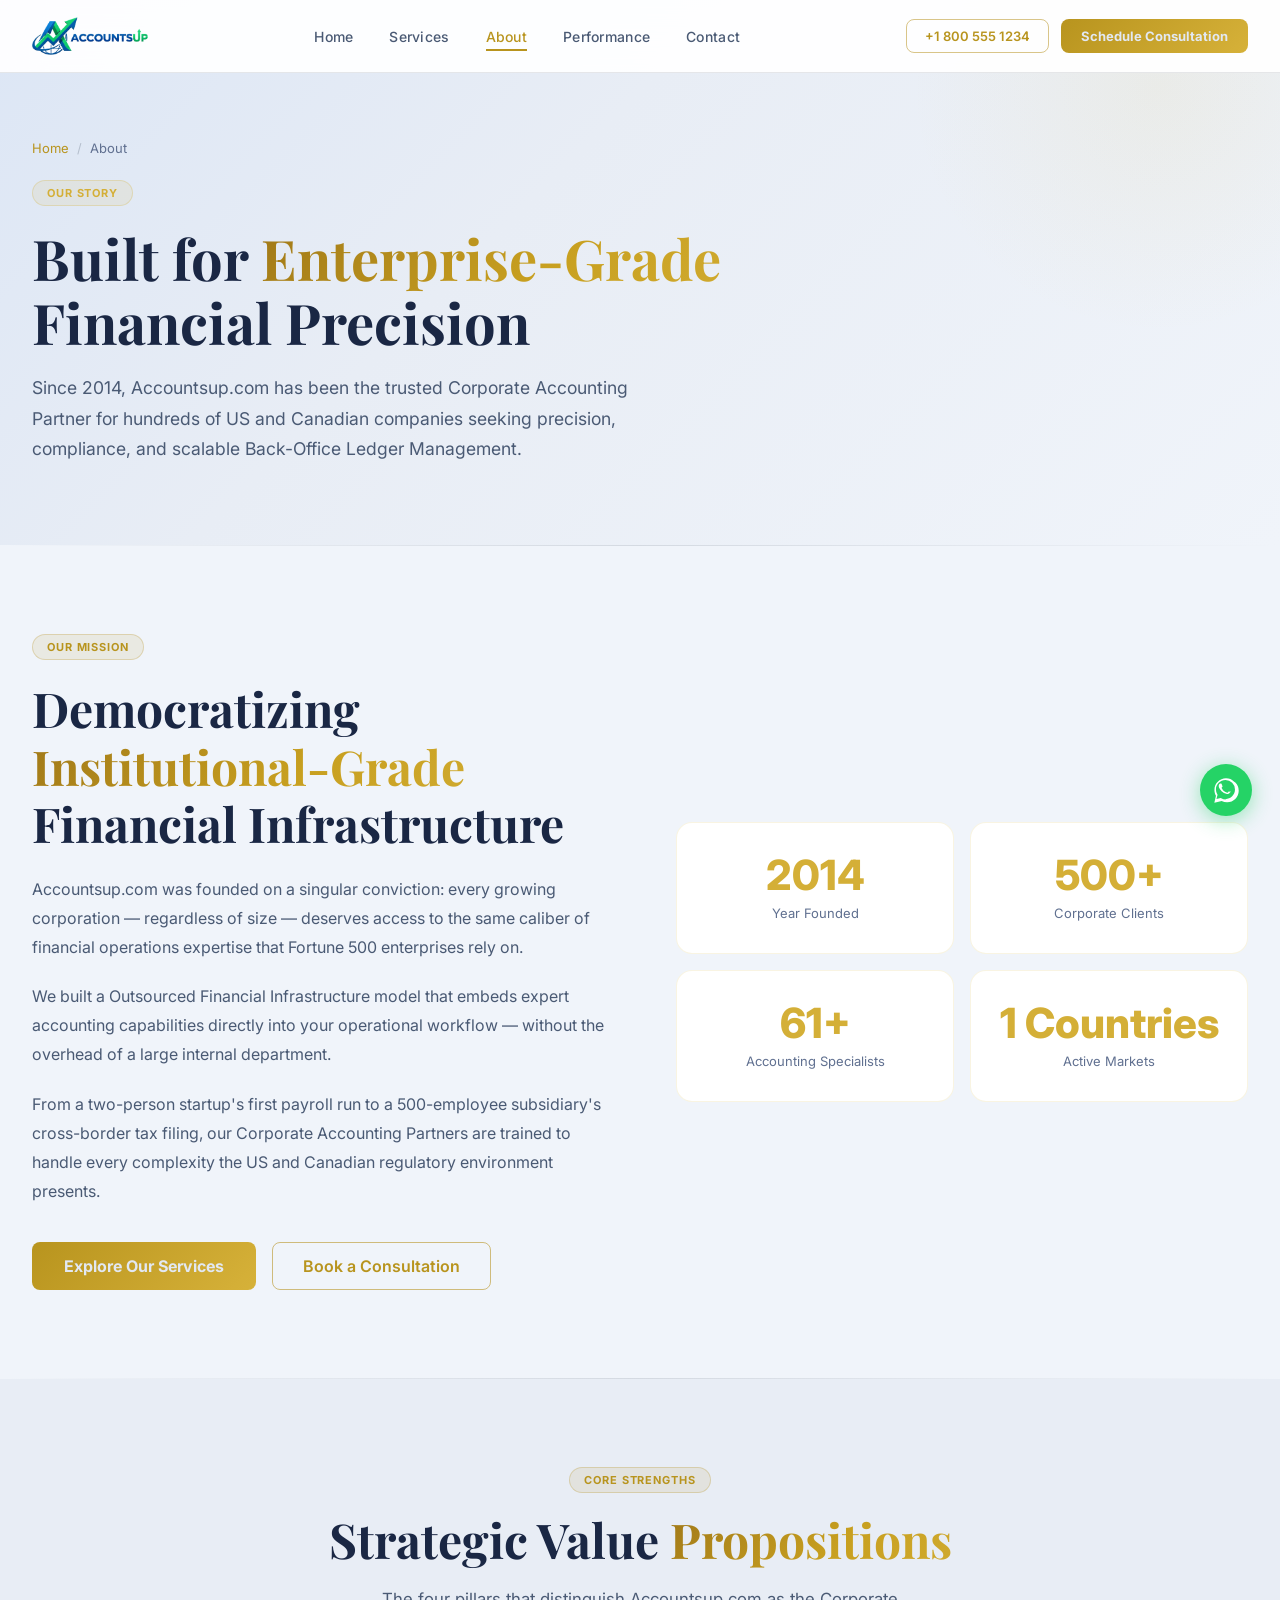
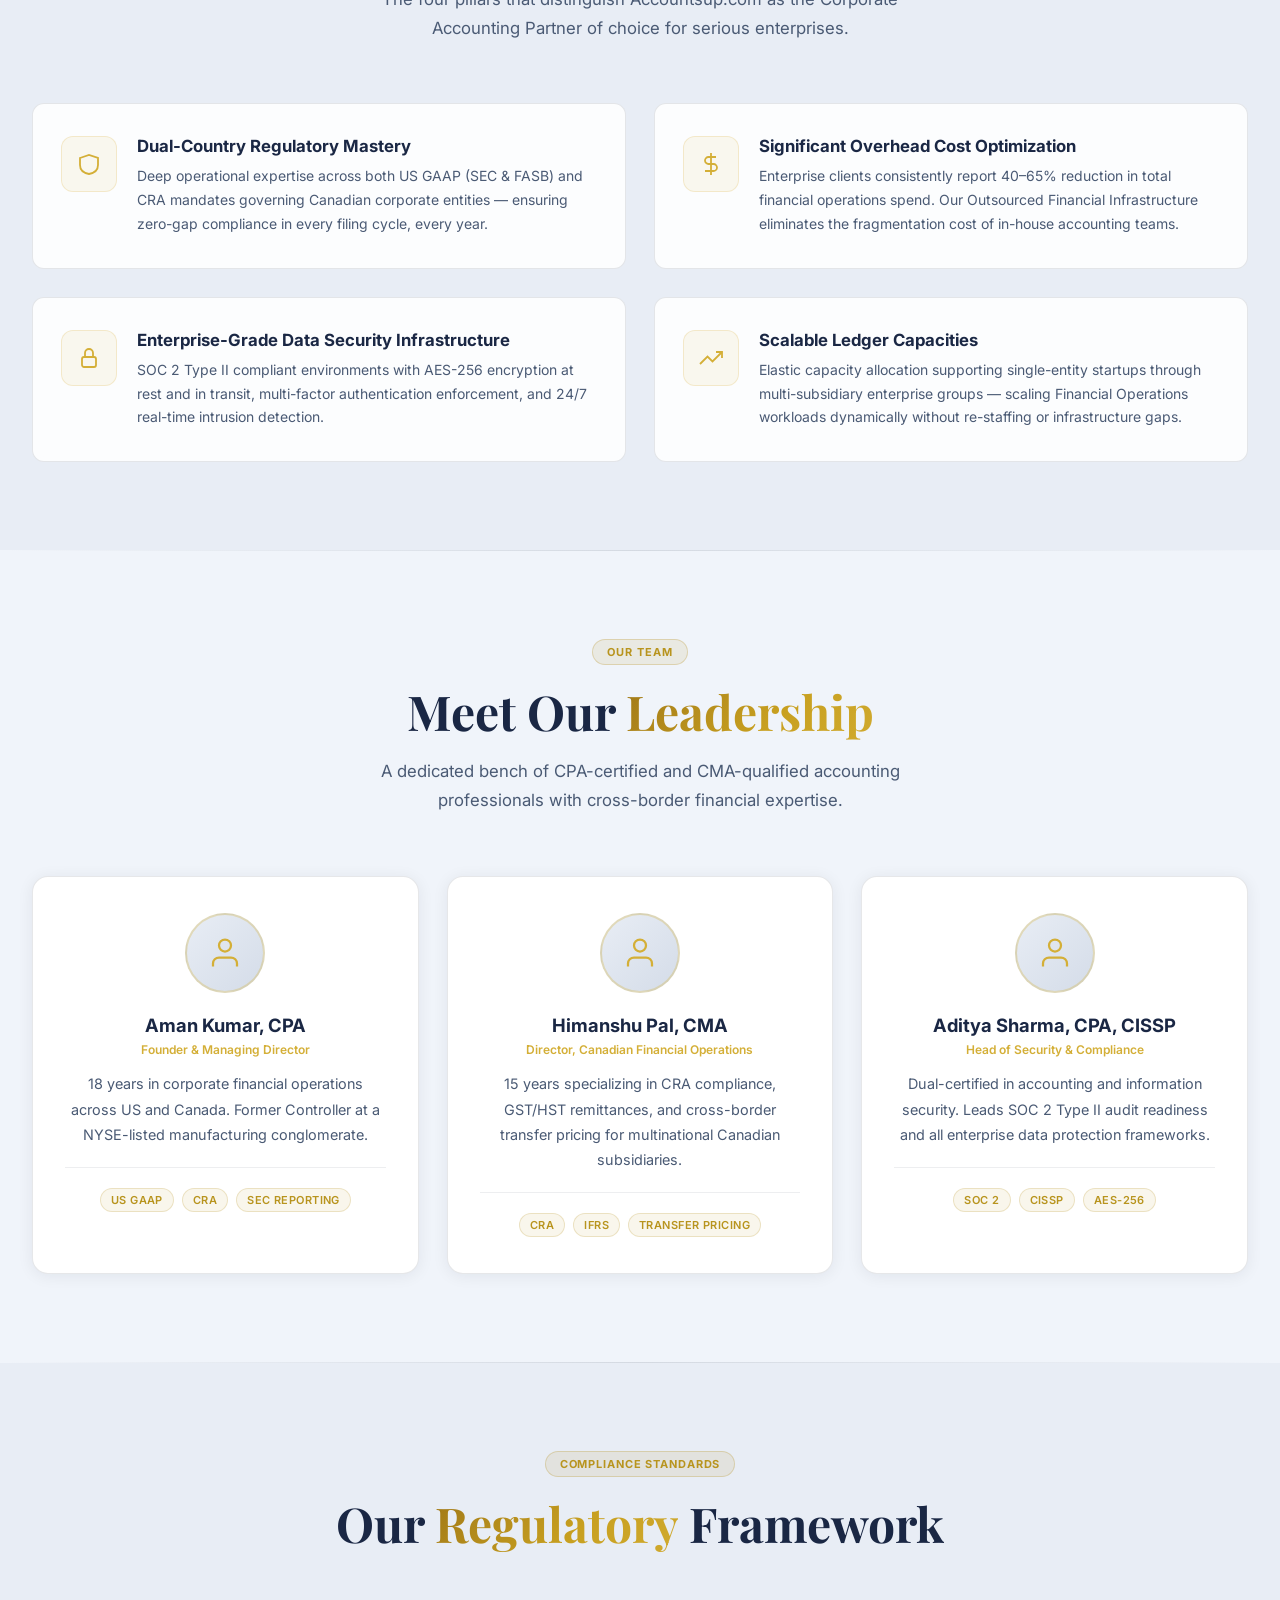
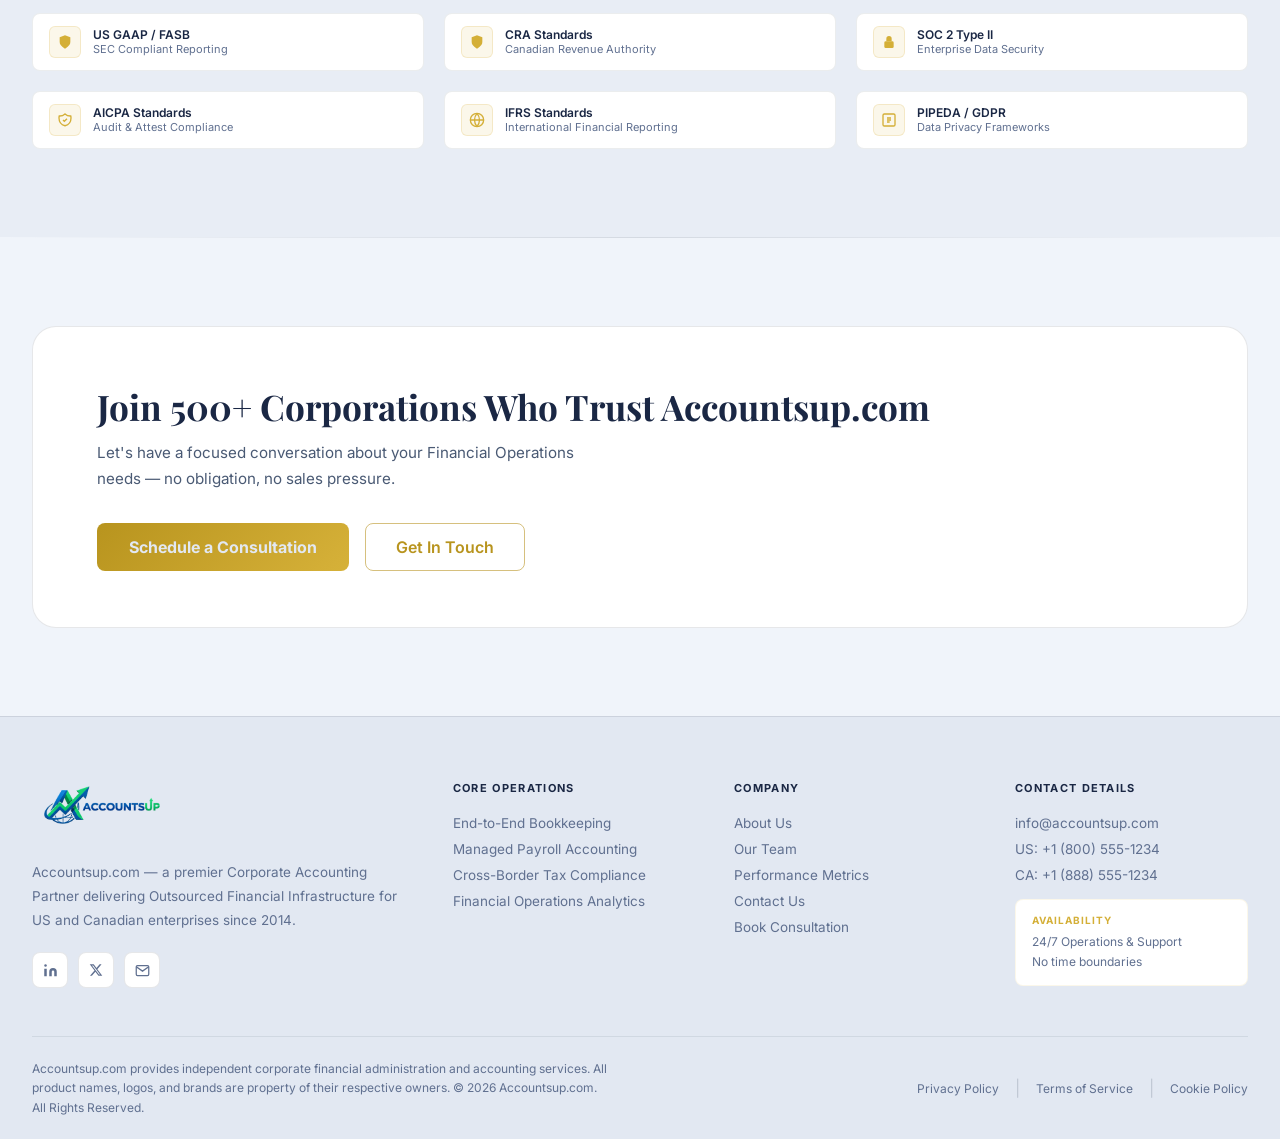
==== about.html @ 9b6dbac3 "Update terminology, WhatsApp icon, hide theme toggle, extract and crop transparent logo" ====
﻿<!DOCTYPE html>
<html lang="en">
<head>
<meta charset="UTF-8">
<meta name="viewport" content="width=device-width, initial-scale=1.0">
<meta name="description" content="About Accountsup.com — Our story, mission, and the Corporate Accounting Partner team delivering Outsourced Financial Infrastructure across US and Canada.">
<title>About Us | Accountsup.com</title>
<link rel="stylesheet" href="css/global.css?v=2?v=2">
</head>
<body class="page-fade-in">

<header id="main-nav">
  <div class="nav-inner">
    <a href="index.html" class="nav-logo">LOGO AREA</a>
    <nav class="nav-links" aria-label="Primary navigation">
      <a href="index.html" class="nav-link" id="nav-home">Home</a>
      <a href="services.html" class="nav-link" id="nav-services">Services</a>
      <a href="about.html" class="nav-link" id="nav-about">About</a>
      <a href="performance.html" class="nav-link" id="nav-performance">Performance</a>
      <a href="contact.html" class="nav-link" id="nav-contact">Contact</a>
    </nav>
    <div class="nav-actions">
      <a href="tel:+18005551234" class="btn-outline-sm">+1 800 555 1234</a>
      <a href="consultation.html" class="btn-gold-sm" id="nav-consultation">Schedule Consultation</a>
    </div>
    <button class="hamburger" id="hamburger-btn" aria-label="Toggle menu"><span></span><span></span><span></span></button>
  </div>
</header>
<div id="mobile-menu">
  <a href="index.html" class="mobile-nav-link" id="mob-nav-home">Home</a>
  <a href="services.html" class="mobile-nav-link" id="mob-nav-services">Services</a>
  <a href="about.html" class="mobile-nav-link" id="mob-nav-about">About</a>
  <a href="performance.html" class="mobile-nav-link" id="mob-nav-performance">Performance</a>
  <a href="contact.html" class="mobile-nav-link" id="mob-nav-contact">Contact</a>
  <a href="consultation.html" class="mobile-cta" id="mob-nav-consultation">Schedule Consultation</a>
</div>

<main>
  <div class="page-hero">
    <div class="page-hero-inner">
      <div class="breadcrumb"><a href="index.html">Home</a><span class="breadcrumb-sep">/</span><span>About</span></div>
      <div class="page-hero-chip">Our Story</div>
      <h1>Built for <span class="gold-gradient-text">Enterprise-Grade</span><br>Financial Precision</h1>
      <p>Since 2014, Accountsup.com has been the trusted Corporate Accounting Partner for hundreds of US and Canadian companies seeking precision, compliance, and scalable Back-Office Ledger Management.</p>
    </div>
  </div>

  <div class="section-divider"></div>

  <section class="section">
    <div class="section-inner">
      <div style="display:grid;grid-template-columns:1fr 1fr;gap:72px;align-items:center;">
        <div class="reveal">
          <div class="section-chip" style="margin-bottom:20px;">Our Mission</div>
          <h2 class="section-title" style="text-align:left;margin-bottom:22px;">Democratizing <span class="gold-gradient-text">Institutional-Grade</span> Financial Infrastructure</h2>
          <p style="color:var(--slate-mid);line-height:1.82;margin-bottom:20px;">Accountsup.com was founded on a singular conviction: every growing corporation — regardless of size — deserves access to the same caliber of financial operations expertise that Fortune 500 enterprises rely on.</p>
          <p style="color:var(--slate-mid);line-height:1.82;margin-bottom:20px;">We built a Outsourced Financial Infrastructure model that embeds expert accounting capabilities directly into your operational workflow — without the overhead of a large internal department.</p>
          <p style="color:var(--slate-mid);line-height:1.82;margin-bottom:36px;">From a two-person startup's first payroll run to a 500-employee subsidiary's cross-border tax filing, our Corporate Accounting Partners are trained to handle every complexity the US and Canadian regulatory environment presents.</p>
          <div style="display:flex;gap:16px;flex-wrap:wrap;">
            <a href="services.html" class="btn-gold" id="about-services-link">Explore Our Services</a>
            <a href="consultation.html" class="btn-outline" id="about-consult-link">Book a Consultation</a>
          </div>
        </div>
        <div class="reveal reveal-delay-2">
          <div style="display:grid;grid-template-columns:1fr 1fr;gap:16px;">
            <div style="background:var(--navy-800);border:1px solid rgba(212,175,55,0.14);border-radius:16px;padding:32px 24px;text-align:center;">
              <div style="font-size:2.6rem;font-weight:800;color:var(--gold);line-height:1;margin-bottom:8px;" data-count="2014" data-suffix="">0</div>
              <div style="font-size:13px;color:var(--slate-soft);">Year Founded</div>
            </div>
            <div style="background:var(--navy-800);border:1px solid rgba(212,175,55,0.14);border-radius:16px;padding:32px 24px;text-align:center;">
              <div style="font-size:2.6rem;font-weight:800;color:var(--gold);line-height:1;margin-bottom:8px;" data-count="500" data-suffix="+">0+</div>
              <div style="font-size:13px;color:var(--slate-soft);">Corporate Clients</div>
            </div>
            <div style="background:var(--navy-800);border:1px solid rgba(212,175,55,0.14);border-radius:16px;padding:32px 24px;text-align:center;">
              <div style="font-size:2.6rem;font-weight:800;color:var(--gold);line-height:1;margin-bottom:8px;" data-count="85" data-suffix="+">0+</div>
              <div style="font-size:13px;color:var(--slate-soft);">Accounting Specialists</div>
            </div>
            <div style="background:var(--navy-800);border:1px solid rgba(212,175,55,0.14);border-radius:16px;padding:32px 24px;text-align:center;">
              <div style="font-size:2.6rem;font-weight:800;color:var(--gold);line-height:1;margin-bottom:8px;" data-count="2" data-suffix=" Countries">0</div>
              <div style="font-size:13px;color:var(--slate-soft);">Active Markets</div>
            </div>
          </div>
        </div>
      </div>
    </div>
  </section>

  <div class="section-divider"></div>

  <section class="section section-alt">
    <div class="section-inner">
      <div class="section-header reveal">
        <div class="section-chip">Core Strengths</div>
        <h2 class="section-title">Strategic Value <span class="gold-gradient-text">Propositions</span></h2>
        <p class="section-subtitle">The four pillars that distinguish Accountsup.com as the Corporate Accounting Partner of choice for serious enterprises.</p>
      </div>
      <div class="grid-2">
        <div class="value-card reveal" id="about-vp-reg">
          <div class="card-icon" style="flex-shrink:0;"><svg width="24" height="24" viewBox="0 0 24 24" fill="none" stroke="var(--gold)" stroke-width="1.8"><path d="M3 6l9-3 9 3v7c0 4.5-3.5 8-9 9C6.5 21 3 17.5 3 13V6z"/></svg></div>
          <div><h3>Dual-Country Regulatory Mastery</h3><p>Deep operational expertise across both US GAAP (SEC &amp; FASB) and CRA mandates governing Canadian corporate entities — ensuring zero-gap compliance in every filing cycle, every year.</p></div>
        </div>
        <div class="value-card reveal reveal-delay-1" id="about-vp-cost">
          <div class="card-icon" style="flex-shrink:0;"><svg width="24" height="24" viewBox="0 0 24 24" fill="none" stroke="var(--gold)" stroke-width="1.8"><path d="M12 1v22M17 5H9.5a3.5 3.5 0 000 7h5a3.5 3.5 0 010 7H6"/></svg></div>
          <div><h3>Significant Overhead Cost Optimization</h3><p>Enterprise clients consistently report 40–65% reduction in total financial operations spend. Our Outsourced Financial Infrastructure eliminates the fragmentation cost of in-house accounting teams.</p></div>
        </div>
        <div class="value-card reveal reveal-delay-2" id="about-vp-sec">
          <div class="card-icon" style="flex-shrink:0;"><svg width="24" height="24" viewBox="0 0 24 24" fill="none" stroke="var(--gold)" stroke-width="1.8"><rect x="5" y="11" width="14" height="10" rx="2"/><path d="M8 11V7a4 4 0 018 0v4"/></svg></div>
          <div><h3>Enterprise-Grade Data Security Infrastructure</h3><p>SOC 2 Type II compliant environments with AES-256 encryption at rest and in transit, multi-factor authentication enforcement, and 24/7 real-time intrusion detection.</p></div>
        </div>
        <div class="value-card reveal reveal-delay-3" id="about-vp-scale">
          <div class="card-icon" style="flex-shrink:0;"><svg width="24" height="24" viewBox="0 0 24 24" fill="none" stroke="var(--gold)" stroke-width="1.8"><polyline points="23 6 13.5 15.5 8.5 10.5 1 18"/><polyline points="17 6 23 6 23 12"/></svg></div>
          <div><h3>Scalable Ledger Capacities</h3><p>Elastic capacity allocation supporting single-entity startups through multi-subsidiary enterprise groups — scaling Financial Operations workloads dynamically without re-staffing or infrastructure gaps.</p></div>
        </div>
      </div>
    </div>
  </section>

  <div class="section-divider"></div>

  <section class="section" id="team">
    <div class="section-inner">
      <div class="section-header reveal">
        <div class="section-chip">Our Team</div>
        <h2 class="section-title">Meet Our <span class="gold-gradient-text">Leadership</span></h2>
        <p class="section-subtitle">A dedicated bench of CPA-certified and CMA-qualified accounting professionals with cross-border financial expertise.</p>
      </div>
      <div class="grid-3">
        <div class="card reveal" id="team-card-1" style="text-align:center;">
          <div style="width:80px;height:80px;border-radius:50%;background:linear-gradient(135deg,var(--navy-700),var(--navy-600));border:2px solid rgba(212,175,55,0.3);margin:0 auto 20px;display:flex;align-items:center;justify-content:center;">
            <svg width="36" height="36" viewBox="0 0 24 24" fill="none" stroke="var(--gold)" stroke-width="1.5"><path d="M20 21v-2a4 4 0 00-4-4H8a4 4 0 00-4 4v2"/><circle cx="12" cy="7" r="4"/></svg>
          </div>
          <h3 class="card-title" style="margin-bottom:4px;">Aman Kumar, CPA</h3>
          <div style="font-size:12px;color:var(--gold);font-weight:600;margin-bottom:14px;">Founder &amp; Managing Director</div>
          <p class="card-text">18 years in corporate financial operations across US and Canada. Former Controller at a NYSE-listed manufacturing conglomerate.</p>
          <div class="card-footer" style="justify-content:center;">
            <span class="tech-badge">US GAAP</span><span class="tech-badge">CRA</span><span class="tech-badge">SEC Reporting</span>
          </div>
        </div>
        <div class="card reveal reveal-delay-1" id="team-card-2" style="text-align:center;">
          <div style="width:80px;height:80px;border-radius:50%;background:linear-gradient(135deg,var(--navy-700),var(--navy-600));border:2px solid rgba(212,175,55,0.3);margin:0 auto 20px;display:flex;align-items:center;justify-content:center;">
            <svg width="36" height="36" viewBox="0 0 24 24" fill="none" stroke="var(--gold)" stroke-width="1.5"><path d="M20 21v-2a4 4 0 00-4-4H8a4 4 0 00-4 4v2"/><circle cx="12" cy="7" r="4"/></svg>
          </div>
          <h3 class="card-title" style="margin-bottom:4px;">Himanshu Pal, CMA</h3>
          <div style="font-size:12px;color:var(--gold);font-weight:600;margin-bottom:14px;">Director, Canadian Financial Operations</div>
          <p class="card-text">15 years specializing in CRA compliance, GST/HST remittances, and cross-border transfer pricing for multinational Canadian subsidiaries.</p>
          <div class="card-footer" style="justify-content:center;">
            <span class="tech-badge">CRA</span><span class="tech-badge">IFRS</span><span class="tech-badge">Transfer Pricing</span>
          </div>
        </div>
        <div class="card reveal reveal-delay-2" id="team-card-3" style="text-align:center;">
          <div style="width:80px;height:80px;border-radius:50%;background:linear-gradient(135deg,var(--navy-700),var(--navy-600));border:2px solid rgba(212,175,55,0.3);margin:0 auto 20px;display:flex;align-items:center;justify-content:center;">
            <svg width="36" height="36" viewBox="0 0 24 24" fill="none" stroke="var(--gold)" stroke-width="1.5"><path d="M20 21v-2a4 4 0 00-4-4H8a4 4 0 00-4 4v2"/><circle cx="12" cy="7" r="4"/></svg>
          </div>
          <h3 class="card-title" style="margin-bottom:4px;">Aditya Sharma, CPA, CISSP</h3>
          <div style="font-size:12px;color:var(--gold);font-weight:600;margin-bottom:14px;">Head of Security &amp; Compliance</div>
          <p class="card-text">Dual-certified in accounting and information security. Leads SOC 2 Type II audit readiness and all enterprise data protection frameworks.</p>
          <div class="card-footer" style="justify-content:center;">
            <span class="tech-badge">SOC 2</span><span class="tech-badge">CISSP</span><span class="tech-badge">AES-256</span>
          </div>
        </div>
      </div>
    </div>
  </section>

  <div class="section-divider"></div>

  <section class="section section-alt">
    <div class="section-inner">
      <div class="section-header reveal">
        <div class="section-chip">Compliance Standards</div>
        <h2 class="section-title">Our <span class="gold-gradient-text">Regulatory</span> Framework</h2>
      </div>
      <div style="display:grid;grid-template-columns:repeat(3,1fr);gap:20px;" class="reveal" id="compliance-grid">
        <div class="compliance-badge"><div class="compliance-badge-icon"><svg width="16" height="16" viewBox="0 0 24 24" fill="var(--gold)"><path d="M12 22s8-4 8-10V5l-8-3-8 3v7c0 6 8 10 8 10z"/></svg></div><div><div class="compliance-badge-title">US GAAP / FASB</div><div class="compliance-badge-sub">SEC Compliant Reporting</div></div></div>
        <div class="compliance-badge"><div class="compliance-badge-icon"><svg width="16" height="16" viewBox="0 0 24 24" fill="var(--gold)"><path d="M12 22s8-4 8-10V5l-8-3-8 3v7c0 6 8 10 8 10z"/></svg></div><div><div class="compliance-badge-title">CRA Standards</div><div class="compliance-badge-sub">Canadian Revenue Authority</div></div></div>
        <div class="compliance-badge"><div class="compliance-badge-icon"><svg width="16" height="16" viewBox="0 0 24 24" fill="var(--gold)"><rect x="5" y="11" width="14" height="10" rx="2"/><path d="M8 11V7a4 4 0 018 0v4"/></svg></div><div><div class="compliance-badge-title">SOC 2 Type II</div><div class="compliance-badge-sub">Enterprise Data Security</div></div></div>
        <div class="compliance-badge"><div class="compliance-badge-icon"><svg width="16" height="16" viewBox="0 0 24 24" fill="none" stroke="var(--gold)" stroke-width="2"><path d="M9 12l2 2 4-4m5.618-4.016A11.955 11.955 0 0112 2.944a11.955 11.955 0 01-8.618 3.04A12.02 12.02 0 003 9c0 5.591 3.824 10.29 9 11.622 5.176-1.332 9-6.03 9-11.622 0-1.042-.133-2.052-.382-3.016z"/></svg></div><div><div class="compliance-badge-title">AICPA Standards</div><div class="compliance-badge-sub">Audit &amp; Attest Compliance</div></div></div>
        <div class="compliance-badge"><div class="compliance-badge-icon"><svg width="16" height="16" viewBox="0 0 24 24" fill="none" stroke="var(--gold)" stroke-width="2"><circle cx="12" cy="12" r="10"/><path d="M2 12h20M12 2a15.3 15.3 0 010 20M12 2a15.3 15.3 0 000 20"/></svg></div><div><div class="compliance-badge-title">IFRS Standards</div><div class="compliance-badge-sub">International Financial Reporting</div></div></div>
        <div class="compliance-badge"><div class="compliance-badge-icon"><svg width="16" height="16" viewBox="0 0 24 24" fill="none" stroke="var(--gold)" stroke-width="2"><rect x="3" y="3" width="18" height="18" rx="2"/><path d="M9 9h6M9 12h6M9 15h4"/></svg></div><div><div class="compliance-badge-title">PIPEDA / GDPR</div><div class="compliance-badge-sub">Data Privacy Frameworks</div></div></div>
      </div>
    </div>
  </section>

  <div class="section-divider"></div>

  <section class="section">
    <div class="section-inner">
      <div class="cta-banner reveal">
        <div><h2>Join 500+ Corporations Who Trust Accountsup.com</h2><p>Let's have a focused conversation about your Financial Operations needs — no obligation, no sales pressure.</p></div>
        <div class="cta-actions">
          <a href="consultation.html" class="btn-gold" id="about-cta-consult">Schedule a Consultation</a>
          <a href="contact.html" class="btn-outline" id="about-cta-contact">Get In Touch</a>
        </div>
      </div>
    </div>
  </section>
</main>

<footer id="main-footer">
  <div class="footer-inner">
    <div class="footer-grid">
      <div><div class="nav-logo" style="margin-bottom:16px;width:140px;height:48px;">LOGO AREA</div><p class="footer-brand-desc">Accountsup.com — a premier Corporate Accounting Partner delivering Outsourced Financial Infrastructure for US and Canadian enterprises since 2014.</p><div class="footer-socials"><a href="#" class="footer-social" aria-label="LinkedIn"><svg width="15" height="15" viewBox="0 0 24 24" fill="currentColor"><path d="M16 8a6 6 0 016 6v7h-4v-7a2 2 0 00-4 0v7h-4v-7a6 6 0 016-6zM2 9h4v12H2z"/><circle cx="4" cy="4" r="2"/></svg></a><a href="#" class="footer-social" aria-label="Twitter"><svg width="14" height="14" viewBox="0 0 24 24" fill="currentColor"><path d="M18.244 2.25h3.308l-7.227 8.26 8.502 11.24H16.17l-5.214-6.817L4.99 21.75H1.68l7.73-8.835L1.254 2.25H8.08l4.713 6.231zm-1.161 17.52h1.833L7.084 4.126H5.117z"/></svg></a><a href="mailto:info@accountsup.com" class="footer-social" aria-label="Email"><svg width="15" height="15" viewBox="0 0 24 24" fill="none" stroke="currentColor" stroke-width="2"><path d="M4 4h16c1.1 0 2 .9 2 2v12c0 1.1-.9 2-2 2H4c-1.1 0-2-.9-2-2V6c0-1.1.9-2 2-2z"/><polyline points="22,6 12,13 2,6"/></svg></a></div></div>
      <div><div class="footer-col-title">Core Operations</div><a href="services.html#bookkeeping" class="footer-link">End-to-End Bookkeeping</a><a href="services.html#payroll" class="footer-link">Managed Payroll Accounting</a><a href="services.html#tax" class="footer-link">Cross-Border Tax Compliance</a><a href="performance.html" class="footer-link">Financial Operations Analytics</a></div>
      <div><div class="footer-col-title">Company</div><a href="about.html" class="footer-link">About Us</a><a href="about.html#team" class="footer-link">Our Team</a><a href="performance.html" class="footer-link">Performance Metrics</a><a href="contact.html" class="footer-link">Contact Us</a><a href="consultation.html" class="footer-link">Book Consultation</a></div>
      <div><div class="footer-col-title">Contact Details</div><a href="mailto:info@accountsup.com" class="footer-link">info@accountsup.com</a><a href="tel:+18005551234" class="footer-link">US: +1 (800) 555-1234</a><a href="tel:+18885551234" class="footer-link">CA: +1 (888) 555-1234</a><div style="margin-top:16px;background:var(--navy-800);border:1px solid rgba(212,175,55,0.1);border-radius:8px;padding:14px 16px;"><div style="font-size:10px;font-weight:700;color:var(--gold);letter-spacing:.1em;text-transform:uppercase;margin-bottom:6px;">Availability</div><div style="font-size:12px;color:var(--slate-soft);line-height:1.6;">24/7 Operations & Support<br>No time boundaries</div></div></div>
    </div>
    <div class="footer-bottom"><p class="footer-legal">Accountsup.com provides independent corporate financial administration and accounting services. All product names, logos, and brands are property of their respective owners. © 2026 Accountsup.com. All Rights Reserved.</p><div class="footer-policy-links"><a href="#">Privacy Policy</a><span>|</span><a href="#">Terms of Service</a><span>|</span><a href="#">Cookie Policy</a></div></div>
  </div>
</footer>
<button id="back-to-top" aria-label="Back to top"><svg width="20" height="20" viewBox="0 0 24 24" fill="none" stroke="#040d1a" stroke-width="2.8"><path d="M18 15l-6-6-6 6"/></svg></button>
<style>@media(max-width:900px){[style*="grid-template-columns:1fr 1fr"]{grid-template-columns:1fr!important}[style*="grid-template-columns:repeat(3,1fr)"]{grid-template-columns:1fr 1fr!important}}</style>
<script src="js/nav.js?v=2?v=2"></script>
</body>
</html>
---- css/global.css ----
@import url('https://fonts.googleapis.com/css2?family=Inter:wght@300;400;500;600;700;800;900&family=Playfair+Display:wght@600;700;800&display=swap');

:root {
  --teal: #20c997;
  --navy-950: #040d1a;
  --navy-900: #0A192F;
  --navy-800: #0d2244;
  --navy-700: #112b57;
  --navy-600: #163769;
  --gold: #D4AF37;
  --gold-light: #e8c84a;
  --gold-dark: #b8941e;
  --gold-pale: #f5e9b0;
  --slate-soft: #8892a4;
  --slate-mid: #a8b2c4;
  --slate-light: #cdd5e0;
  --white: #ffffff;
  --green-400: #4ade80;
  --font-sans: 'Inter', system-ui, sans-serif;
  --font-display: 'Playfair Display', Georgia, serif;
  --transition-base: all 0.3s cubic-bezier(0.25, 0.46, 0.45, 0.94);
  --shadow-card: 0 4px 24px rgba(0,0,0,0.18), 0 1px 4px rgba(0,0,0,0.12);
  --shadow-card-hover: 0 12px 40px rgba(0,0,0,0.32), 0 4px 12px rgba(0,0,0,0.18);
  --shadow-gold: 0 0 32px rgba(212,175,55,0.2);
  --radius-sm: 8px;
  --radius-md: 12px;
  --radius-lg: 16px;
  --radius-xl: 24px;
}

*, *::before, *::after { box-sizing: border-box; margin: 0; padding: 0; }
html { scroll-behavior: smooth; font-size: 16px; }
body {
  font-family: var(--font-sans);
  background: var(--navy-900);
  color: var(--slate-light);
  overflow-x: hidden;
  -webkit-font-smoothing: antialiased;
  -moz-osx-font-smoothing: grayscale;
}
a { text-decoration: none; color: inherit; }
img { max-width: 100%; display: block; }
ul { list-style: none; }
button { cursor: pointer; border: none; background: none; font-family: inherit; }
input, textarea, select { font-family: inherit; }

.page-fade-in { animation: pageFadeIn 0.5s ease both; }
@keyframes pageFadeIn { from { opacity: 0; transform: translateY(12px); } to { opacity: 1; transform: translateY(0); } }

/* ===== NAVIGATION ===== */
#main-nav {
  position: fixed;
  top: 0; left: 0; right: 0;
  z-index: 1000;
  background: rgba(4, 13, 26, 0.88);
  backdrop-filter: blur(20px);
  -webkit-backdrop-filter: blur(20px);
  border-bottom: 1px solid rgba(212, 175, 55, 0.15);
  transition: var(--transition-base), padding 0.3s ease;
}
#main-nav.scrolled {
  background: rgba(4, 13, 26, 0.97);
  box-shadow: 0 4px 32px rgba(4, 13, 26, 0.9);
}
.nav-inner {
  max-width: 1280px;
  margin: 0 auto;
  padding: 0 32px;
  height: 72px;
  display: flex;
  align-items: center;
  justify-content: space-between;
  gap: 24px;
}
.nav-logo {
  display: flex;
  align-items: center;
  justify-content: flex-start;
  width: 180px;
  height: 48px;
  border: none;
  flex-shrink: 0;
  transition: var(--transition-base);
  text-decoration: none;
}
.nav-logo:hover {
  opacity: 0.85;
}
.nav-logo-badge {
  background: transparent !important;
  padding: 0 !important;
  border-radius: 0 !important;
  display: inline-flex;
  align-items: center;
  justify-content: center;
  height: 48px;
  width: auto;
  box-shadow: none !important;
  transition: var(--transition-base);
}
.nav-logo-badge:hover {
  transform: translateY(-1px);
  box-shadow: none !important;
  opacity: 1 !important;
}
.logo-img {
  height: 38px !important;
  width: auto;
  object-fit: contain;
  transition: var(--transition-base);
}
body:not(.light-theme) .logo-img {
  filter: drop-shadow(0 0 1.5px rgba(255, 255, 255, 0.85)) drop-shadow(0 0 4px rgba(255, 255, 255, 0.3));
}
body.light-theme .logo-img {
  filter: none !important;
}
.nav-links {
  display: flex;
  align-items: center;
  gap: 36px;
}
.nav-link {
  color: var(--slate-mid);
  font-size: 14px;
  font-weight: 500;
  letter-spacing: 0.02em;
  position: relative;
  transition: color 0.2s ease;
  padding: 4px 0;
}
.nav-link::after {
  content: '';
  position: absolute;
  bottom: -2px; left: 0;
  width: 0; height: 1.5px;
  background: var(--gold);
  transition: width 0.3s ease;
}
.nav-link:hover { color: var(--gold); }
.nav-link:hover::after { width: 100%; }
.nav-link.active { color: var(--gold); }
.nav-link.active::after { width: 100%; }

.nav-actions { display: flex; align-items: center; gap: 12px; }
.btn-outline-sm {
  border: 1.5px solid rgba(212, 175, 55, 0.5);
  color: var(--gold);
  padding: 8px 18px;
  border-radius: var(--radius-sm);
  font-size: 13px;
  font-weight: 600;
  transition: var(--transition-base);
  white-space: nowrap;
}

/* Secondary outline button using teal for hover */
.btn-outline-teal {
  border: 1.5px solid var(--teal);
  color: var(--teal);
}
.btn-outline-teal:hover {
  background: rgba(32, 201, 151, 0.1);
  border-color: var(--teal);
  box-shadow: 0 0 20px rgba(32, 201, 151, 0.18);
}
.btn-outline-sm:hover {
  background: rgba(212, 175, 55, 0.1);
  border-color: var(--gold);
  box-shadow: 0 0 20px rgba(212, 175, 55, 0.15);
}
.btn-gold-sm {
  background: linear-gradient(135deg, var(--gold-dark), var(--gold), var(--gold-light));
  background-size: 200% auto;
  color: var(--navy-950);
  padding: 9px 20px;
  border-radius: var(--radius-sm);
  font-size: 13px;
  font-weight: 700;
  transition: var(--transition-base);
  white-space: nowrap;
}
.btn-gold-sm:hover {
  background-position: right center;
  box-shadow: 0 6px 24px rgba(212, 175, 55, 0.4);
  transform: translateY(-1px);
}

.hamburger {
  display: none;
  flex-direction: column;
  gap: 5px;
  padding: 6px;
  cursor: pointer;
}
.hamburger span {
  display: block;
  height: 2px;
  background: var(--gold);
  border-radius: 2px;
  transition: var(--transition-base);
}
.hamburger span:nth-child(1) { width: 24px; }
.hamburger span:nth-child(2) { width: 24px; }
.hamburger span:nth-child(3) { width: 16px; }
.hamburger.open span:nth-child(1) { transform: translateY(7px) rotate(45deg); }
.hamburger.open span:nth-child(2) { opacity: 0; transform: scaleX(0); }
.hamburger.open span:nth-child(3) { width: 24px; transform: translateY(-7px) rotate(-45deg); }

#mobile-menu {
  display: none;
  position: fixed;
  top: 72px; left: 0; right: 0;
  background: rgba(4, 13, 26, 0.98);
  backdrop-filter: blur(20px);
  border-bottom: 1px solid rgba(212, 175, 55, 0.15);
  padding: 20px 32px 28px;
  z-index: 999;
  animation: slideDown 0.3s ease;
}
@keyframes slideDown { from { opacity: 0; transform: translateY(-10px); } to { opacity: 1; transform: translateY(0); } }
#mobile-menu.open { display: block; }
.mobile-nav-link {
  display: block;
  color: var(--slate-mid);
  font-size: 15px;
  font-weight: 500;
  padding: 12px 0;
  border-bottom: 1px solid rgba(255,255,255,0.05);
  transition: color 0.2s ease;
}
.mobile-nav-link:hover, .mobile-nav-link.active { color: var(--gold); }
.mobile-cta {
  display: block;
  margin-top: 16px;
  background: linear-gradient(135deg, var(--gold-dark), var(--gold));
  color: var(--navy-950);
  text-align: center;
  padding: 13px;
  border-radius: var(--radius-sm);
  font-weight: 700;
  font-size: 14px;
}

/* ===== PAGE HERO / INNER BANNER ===== */
.page-hero {
  padding: 140px 0 80px;
  background: radial-gradient(ellipse at 60% 40%, #112b57 0%, var(--navy-900) 55%, var(--navy-950) 100%);
  position: relative;
  overflow: hidden;
}
.page-hero::before {
  content: '';
  position: absolute;
  top: -30%; right: -10%;
  width: 500px; height: 500px;
  background: radial-gradient(circle, rgba(212,175,55,0.06) 0%, transparent 70%);
  border-radius: 50%;
  pointer-events: none;
}
.page-hero-inner { max-width: 1280px; margin: 0 auto; padding: 0 32px; }
.page-hero-chip {
  display: inline-flex;
  align-items: center;
  gap: 6px;
  background: rgba(212, 175, 55, 0.1);
  border: 1px solid rgba(212, 175, 55, 0.25);
  border-radius: 20px;
  padding: 5px 14px;
  font-size: 11px;
  font-weight: 700;
  color: var(--gold);
  letter-spacing: 0.08em;
  text-transform: uppercase;
  margin-bottom: 20px;
}
.page-hero h1 {
  font-family: var(--font-display);
  font-size: clamp(2.4rem, 5vw, 3.5rem);
  font-weight: 700;
  color: var(--white);
  line-height: 1.15;
  margin-bottom: 18px;
}
.page-hero p {
  font-size: 1.1rem;
  color: var(--slate-mid);
  line-height: 1.75;
  max-width: 640px;
}
.gold-text { color: var(--gold); }
.gold-gradient-text {
  background: linear-gradient(135deg, var(--gold-dark), var(--gold), var(--gold-light), var(--gold));
  background-size: 200% auto;
  -webkit-background-clip: text;
  -webkit-text-fill-color: transparent;
  background-clip: text;
  animation: shimmer 3s linear infinite;
}
@keyframes shimmer { 0% { background-position: 0% center; } 100% { background-position: 200% center; } }

/* ===== SECTION LAYOUT ===== */
.section { padding: 88px 0; }
.section-alt { background: var(--navy-950); }
.section-inner { max-width: 1280px; margin: 0 auto; padding: 0 32px; }
.section-divider { height: 1px; background: linear-gradient(90deg, transparent, rgba(212,175,55,0.25), transparent); }
.section-header { text-align: center; margin-bottom: 60px; }
.section-chip {
  display: inline-flex;
  align-items: center;
  gap: 6px;
  background: rgba(212, 175, 55, 0.1);
  border: 1px solid rgba(212, 175, 55, 0.25);
  border-radius: 20px;
  padding: 5px 14px;
  font-size: 11px;
  font-weight: 700;
  color: var(--gold);
  letter-spacing: 0.08em;
  text-transform: uppercase;
  margin-bottom: 18px;
}
.section-title {
  font-family: var(--font-display);
  font-size: clamp(2rem, 4vw, 3rem);
  font-weight: 700;
  color: var(--white);
  line-height: 1.2;
  margin-bottom: 16px;
}
.section-subtitle {
  font-size: 1.05rem;
  color: var(--slate-mid);
  max-width: 580px;
  margin: 0 auto;
  line-height: 1.75;
}

/* ===== CARDS ===== */
.grid-3 { display: grid; grid-template-columns: repeat(3, 1fr); gap: 28px; }
.grid-2 { display: grid; grid-template-columns: repeat(2, 1fr); gap: 28px; }
.grid-4 { display: grid; grid-template-columns: repeat(4, 1fr); gap: 24px; }

.card {
  background: linear-gradient(145deg, var(--navy-800) 0%, var(--navy-900) 100%);
  border: 1px solid rgba(212, 175, 55, 0.12);
  border-radius: var(--radius-lg);
  padding: 36px 32px;
  position: relative;
  overflow: hidden;
  transition: var(--transition-base);
}
.card::before {
  content: '';
  position: absolute;
  top: 0; left: 0; right: 0;
  height: 2px;
  background: linear-gradient(90deg, transparent, var(--gold), transparent);
  opacity: 0;
  transition: opacity 0.4s ease;
}
.card:hover { transform: translateY(-6px); box-shadow: var(--shadow-card-hover); border-color: rgba(212, 175, 55, 0.3); }
.card:hover::before { opacity: 1; }

.card-icon {
  width: 56px; height: 56px;
  background: rgba(212, 175, 55, 0.08);
  border: 1px solid rgba(212, 175, 55, 0.2);
  border-radius: var(--radius-md);
  display: flex;
  align-items: center;
  justify-content: center;
  margin-bottom: 24px;
  flex-shrink: 0;
}
.card-label {
  font-size: 11px;
  font-weight: 700;
  color: rgba(212, 175, 55, 0.5);
  letter-spacing: 0.12em;
  text-transform: uppercase;
  margin-bottom: 8px;
}
.card-title {
  font-size: 1.15rem;
  font-weight: 700;
  color: var(--white);
  margin-bottom: 14px;
  line-height: 1.4;
}
.card-text {
  font-size: 0.9rem;
  color: var(--slate-mid);
  line-height: 1.75;
  margin-bottom: 20px;
}
.card-list { margin-bottom: 24px; }
.card-list li {
  display: flex;
  align-items: flex-start;
  gap: 8px;
  font-size: 0.875rem;
  color: var(--slate-light);
  margin-bottom: 8px;
}
.card-list li svg { flex-shrink: 0; margin-top: 2px; }
.card-footer {
  padding-top: 20px;
  border-top: 1px solid rgba(255,255,255,0.06);
  display: flex;
  flex-wrap: wrap;
  gap: 8px;
}

.tech-badge {
  background: rgba(212, 175, 55, 0.07);
  border: 1px solid rgba(212, 175, 55, 0.2);
  color: var(--gold);
  padding: 4px 10px;
  border-radius: 20px;
  font-size: 11px;
  font-weight: 600;
  letter-spacing: 0.04em;
  text-transform: uppercase;
  transition: var(--transition-base);
}
.tech-badge:hover { background: rgba(212, 175, 55, 0.15); }

/* ===== BUTTONS ===== */
.btn-gold {
  display: inline-flex;
  align-items: center;
  justify-content: center;
  gap: 8px;
  background: linear-gradient(135deg, var(--gold-dark), var(--gold), var(--gold-light));
  background-size: 200% auto;
  color: var(--navy-950);
  font-weight: 700;
  font-size: 1rem;
  padding: 14px 32px;
  border-radius: var(--radius-sm);
  transition: var(--transition-base);
  border: none;
  cursor: pointer;
  font-family: inherit;
}
.btn-gold:hover {
  background-position: right center;
  box-shadow: 0 8px 32px rgba(212, 175, 55, 0.42);
  transform: translateY(-2px);
}
.btn-outline {
  display: inline-flex;
  align-items: center;
  justify-content: center;
  gap: 8px;
  border: 1.5px solid rgba(212, 175, 55, 0.55);
  color: var(--gold);
  font-weight: 600;
  font-size: 1rem;
  padding: 13px 30px;
  border-radius: var(--radius-sm);
  transition: var(--transition-base);
  background: transparent;
  cursor: pointer;
  font-family: inherit;
}
.btn-outline:hover {
  background: rgba(212, 175, 55, 0.1);
  border-color: var(--gold);
  box-shadow: 0 0 20px rgba(212, 175, 55, 0.18);
}
.btn-sm { padding: 10px 22px; font-size: 0.875rem; }

/* ===== VALUE CARD ===== */
.value-card {
  background: rgba(13, 34, 68, 0.55);
  border: 1px solid rgba(212, 175, 55, 0.1);
  border-radius: var(--radius-md);
  padding: 32px 28px;
  display: flex;
  align-items: flex-start;
  gap: 20px;
  transition: var(--transition-base);
  backdrop-filter: blur(6px);
}
.value-card:hover {
  background: rgba(13, 34, 68, 0.9);
  border-color: rgba(212, 175, 55, 0.28);
  transform: translateY(-4px);
}
.value-card h3 { font-size: 1.05rem; font-weight: 700; color: var(--white); margin-bottom: 8px; }
.value-card p { font-size: 0.875rem; color: var(--slate-mid); line-height: 1.7; }

/* ===== STAT BAR ===== */
.stats-bar {
  display: flex;
  align-items: center;
  justify-content: center;
  gap: 0;
  flex-wrap: wrap;
  background: var(--navy-800);
  border-top: 1px solid rgba(212, 175, 55, 0.12);
  border-bottom: 1px solid rgba(212, 175, 55, 0.12);
  padding: 36px 32px;
}
.stat-item {
  text-align: center;
  flex: 1;
  min-width: 160px;
  padding: 12px 24px;
}
.stat-item + .stat-item { border-left: 1px solid rgba(255,255,255,0.07); }
.stat-number {
  font-size: 2.5rem;
  font-weight: 800;
  color: var(--gold);
  font-variant-numeric: tabular-nums;
  line-height: 1;
  margin-bottom: 6px;
}
.stat-label { font-size: 0.8rem; color: var(--slate-soft); letter-spacing: 0.05em; text-transform: uppercase; font-weight: 600; }

/* ===== FORMS ===== */
.form-group { margin-bottom: 22px; }
.form-label {
  display: block;
  font-size: 13px;
  font-weight: 600;
  color: var(--slate-light);
  margin-bottom: 8px;
}
.form-label .req { color: var(--gold); margin-left: 2px; }
.form-input, .form-select, .form-textarea {
  width: 100%;
  background: var(--navy-900);
  border: 1.5px solid rgba(255,255,255,0.1);
  border-radius: var(--radius-sm);
  padding: 12px 16px;
  font-size: 14px;
  color: var(--white);
  transition: border-color 0.2s ease, box-shadow 0.2s ease;
  outline: none;
  font-family: inherit;
}
.form-input::placeholder, .form-textarea::placeholder { color: rgba(136,146,164,0.5); }
.form-input:focus, .form-select:focus, .form-textarea:focus {
  border-color: rgba(212, 175, 55, 0.55);
  box-shadow: 0 0 0 3px rgba(212, 175, 55, 0.08);
}
.form-input.error, .form-select.error, .form-textarea.error {
  border-color: rgba(239, 68, 68, 0.7);
  box-shadow: 0 0 0 3px rgba(239, 68, 68, 0.08);
}
.form-select { appearance: none; cursor: pointer; color: var(--slate-mid); }
.form-select option { background: var(--navy-900); color: var(--white); }
.form-textarea { resize: vertical; min-height: 120px; line-height: 1.6; }
.form-error { font-size: 12px; color: #f87171; margin-top: 5px; display: none; }
.form-error.visible { display: block; }
.form-row { display: grid; grid-template-columns: 1fr 1fr; gap: 20px; }
.form-container {
  background: var(--navy-800);
  border: 1px solid rgba(212, 175, 55, 0.14);
  border-radius: var(--radius-xl);
  padding: 48px;
  box-shadow: var(--shadow-card);
}

/* ===== FOOTER ===== */
#main-footer {
  background: var(--navy-950);
  border-top: 1px solid rgba(212, 175, 55, 0.1);
  padding: 64px 0 0;
}
.footer-inner {
  max-width: 1280px;
  margin: 0 auto;
  padding: 0 32px;
}
.footer-grid {
  display: grid;
  grid-template-columns: 1.6fr 1fr 1fr 1fr;
  gap: 48px;
  padding-bottom: 48px;
  border-bottom: 1px solid rgba(255,255,255,0.06);
}
.footer-brand-desc { font-size: 13.5px; color: var(--slate-soft); line-height: 1.75; margin: 16px 0 20px; }
.footer-socials { display: flex; gap: 10px; }
.footer-social {
  width: 36px; height: 36px;
  background: var(--navy-800);
  border: 1px solid rgba(255,255,255,0.08);
  border-radius: var(--radius-sm);
  display: flex;
  align-items: center;
  justify-content: center;
  color: var(--slate-mid);
  transition: var(--transition-base);
}
.footer-social:hover { color: var(--gold); border-color: rgba(212,175,55,0.3); }
.footer-col-title {
  font-size: 11px;
  font-weight: 700;
  color: var(--white);
  letter-spacing: 0.12em;
  text-transform: uppercase;
  margin-bottom: 20px;
}
.footer-link {
  display: block;
  font-size: 13.5px;
  color: var(--slate-soft);
  margin-bottom: 10px;
  transition: color 0.2s ease;
}
.footer-link:hover { color: var(--gold); }
.footer-bottom {
  padding: 22px 0;
  display: flex;
  align-items: center;
  justify-content: space-between;
  flex-wrap: wrap;
  gap: 12px;
}
.footer-legal { font-size: 12px; color: var(--slate-soft); line-height: 1.6; max-width: 580px; }
.footer-policy-links { display: flex; align-items: center; gap: 16px; flex-shrink: 0; }
.footer-policy-links a { font-size: 12px; color: var(--slate-soft); transition: color 0.2s; }
.footer-policy-links a:hover { color: var(--gold); }
.footer-policy-links span { color: rgba(255,255,255,0.15); }

/* ===== BACK TO TOP ===== */
#back-to-top {
  position: fixed;
  bottom: 28px;
  right: 28px;
  width: 46px;
  height: 46px;
  background: linear-gradient(135deg, var(--gold-dark), var(--gold));
  border-radius: 50%;
  display: flex;
  align-items: center;
  justify-content: center;
  z-index: 500;
  cursor: pointer;
  box-shadow: 0 4px 20px rgba(212, 175, 55, 0.4);
  opacity: 0;
  transform: translateY(16px);
  transition: opacity 0.3s ease, transform 0.3s ease;
  border: none;
}
#back-to-top.visible { opacity: 1; transform: translateY(0); }
#back-to-top:hover { box-shadow: 0 8px 32px rgba(212, 175, 55, 0.55); transform: translateY(-3px); }

/* ===== CTA BANNER ===== */
.cta-banner {
  background: var(--navy-800);
  border: 1px solid rgba(212, 175, 55, 0.18);
  border-radius: var(--radius-xl);
  padding: 56px 64px;
  display: flex;
  align-items: center;
  justify-content: space-between;
  gap: 32px;
  flex-wrap: wrap;
}
.cta-banner h2 {
  font-family: var(--font-display);
  font-size: clamp(1.5rem, 3vw, 2.2rem);
  color: var(--white);
  font-weight: 700;
  margin-bottom: 10px;
}
.cta-banner p { font-size: 0.95rem; color: var(--slate-mid); line-height: 1.7; max-width: 520px; }
.cta-actions { display: flex; gap: 16px; flex-shrink: 0; flex-wrap: wrap; }

/* ===== BREADCRUMB ===== */
.breadcrumb {
  display: flex;
  align-items: center;
  gap: 8px;
  font-size: 13px;
  color: var(--slate-soft);
  margin-bottom: 24px;
}
.breadcrumb a { color: var(--gold); transition: opacity 0.2s; }
.breadcrumb a:hover { opacity: 0.8; }
.breadcrumb-sep { color: rgba(255,255,255,0.2); }

/* ===== SCROLL REVEAL ===== */
.reveal { opacity: 0; transform: translateY(28px); transition: opacity 0.65s ease, transform 0.65s ease; }
.reveal.revealed { opacity: 1; transform: translateY(0); }
.reveal-delay-1 { transition-delay: 0.1s; }
.reveal-delay-2 { transition-delay: 0.2s; }
.reveal-delay-3 { transition-delay: 0.3s; }
.reveal-delay-4 { transition-delay: 0.4s; }

/* ===== COMPLIANCE BADGE ===== */
.compliance-badge {
  display: flex;
  align-items: center;
  gap: 12px;
  background: var(--navy-800);
  border: 1px solid rgba(255,255,255,0.06);
  border-radius: var(--radius-sm);
  padding: 12px 16px;
  transition: var(--transition-base);
}
.compliance-badge:hover { border-color: rgba(212,175,55,0.25); }
.compliance-badge-icon {
  width: 32px; height: 32px;
  background: rgba(212, 175, 55, 0.1);
  border: 1px solid rgba(212, 175, 55, 0.2);
  border-radius: 6px;
  display: flex;
  align-items: center;
  justify-content: center;
  flex-shrink: 0;
}
.compliance-badge-title { font-size: 12px; font-weight: 600; color: var(--white); }
.compliance-badge-sub { font-size: 11px; color: var(--slate-soft); }

/* ===== SUCCESS STATE ===== */
.success-state {
  text-align: center;
  padding: 48px 24px;
  display: none;
}
.success-state.show { display: block; }
.success-icon {
  width: 72px; height: 72px;
  background: rgba(74, 222, 128, 0.1);
  border: 2px solid rgba(74, 222, 128, 0.35);
  border-radius: 50%;
  display: flex;
  align-items: center;
  justify-content: center;
  margin: 0 auto 24px;
}

/* ===== RESPONSIVE ===== */
@media (max-width: 1024px) {
  .footer-grid { grid-template-columns: 1fr 1fr; gap: 36px; }
  .grid-3 { grid-template-columns: 1fr 1fr; }
  .grid-4 { grid-template-columns: repeat(2, 1fr); }
  .cta-banner { padding: 40px; }
}
@media (max-width: 768px) {
  .nav-links, .nav-actions { display: none; }
  .hamburger { display: flex; }
  .nav-inner { padding: 0 20px; }
  .section { padding: 60px 0; }
  .section-inner { padding: 0 20px; }
  .page-hero { padding: 110px 0 56px; }
  .page-hero-inner { padding: 0 20px; }
  .grid-3, .grid-2 { grid-template-columns: 1fr; }
  .grid-4 { grid-template-columns: 1fr 1fr; }
  .footer-grid { grid-template-columns: 1fr; gap: 32px; }
  .footer-inner { padding: 0 20px; }
  .form-row { grid-template-columns: 1fr; }
  .form-container { padding: 28px 20px; }
  .cta-banner { padding: 32px 24px; flex-direction: column; }
  .stats-bar { gap: 0; }
  .stat-item { min-width: 130px; }
  .stat-number { font-size: 1.9rem; }
  .footer-bottom { flex-direction: column; text-align: center; }
}
@media (max-width: 480px) {
  .grid-4 { grid-template-columns: 1fr; }
  .stat-item + .stat-item { border-left: none; border-top: 1px solid rgba(255,255,255,0.07); }
}

/* ===== WHATSAPP FLOATING BUTTON ===== */
#whatsapp-btn {
  position: fixed;
  bottom: 84px;
  right: 28px;
  width: 52px;
  height: 52px;
  background: #25D366;
  border-radius: 50%;
  display: flex;
  align-items: center;
  justify-content: center;
  z-index: 500;
  cursor: pointer;
  box-shadow: 0 4px 20px rgba(37, 211, 102, 0.45);
  border: none;
  transition: transform 0.3s ease, box-shadow 0.3s ease;
  text-decoration: none;
  animation: waPulse 2.5s ease-in-out infinite;
}
#whatsapp-btn:hover {
  transform: scale(1.12) translateY(-2px);
  box-shadow: 0 10px 36px rgba(37, 211, 102, 0.6);
  animation: none;
}
#whatsapp-btn svg { flex-shrink: 0; }

#whatsapp-tooltip {
  position: fixed;
  bottom: 96px;
  right: 88px;
  background: #1a1a2e;
  color: #fff;
  font-size: 12px;
  font-weight: 600;
  padding: 7px 13px;
  border-radius: 8px;
  white-space: nowrap;
  z-index: 499;
  opacity: 0;
  transform: translateX(8px);
  transition: opacity 0.25s ease, transform 0.25s ease;
  pointer-events: none;
}
#whatsapp-tooltip::after {
  content: '';
  position: absolute;
  right: -5px;
  top: 50%;
  transform: translateY(-50%);
  width: 0; height: 0;
  border-top: 5px solid transparent;
  border-bottom: 5px solid transparent;
  border-left: 6px solid #1a1a2e;
}
#whatsapp-btn:hover + #whatsapp-tooltip,
#whatsapp-tooltip.show { opacity: 1; transform: translateX(0); }

@keyframes waPulse {
  0%, 100% { box-shadow: 0 4px 20px rgba(37,211,102,0.45); }
  50% { box-shadow: 0 4px 20px rgba(37,211,102,0.45), 0 0 0 10px rgba(37,211,102,0); }
}

/* ===== THEME TOGGLE BUTTON (Nav Bar) ===== */
#theme-toggle {
  width: 48px;
  height: 26px;
  background: rgba(212, 175, 55, 0.12);
  border: 1.5px solid rgba(212, 175, 55, 0.3);
  border-radius: 13px;
  cursor: pointer;
  transition: background 0.35s ease, border-color 0.35s ease;
  display: flex;
  align-items: center;
  padding: 2px;
  flex-shrink: 0;
  position: relative;
}
#theme-toggle:hover {
  background: rgba(212, 175, 55, 0.22);
  border-color: rgba(212, 175, 55, 0.6);
}
#theme-toggle-knob {
  width: 20px;
  height: 20px;
  border-radius: 50%;
  background: linear-gradient(135deg, var(--gold-dark), var(--gold));
  display: flex;
  align-items: center;
  justify-content: center;
  transition: transform 0.35s cubic-bezier(0.34, 1.56, 0.64, 1);
  box-shadow: 0 2px 8px rgba(212, 175, 55, 0.5);
  flex-shrink: 0;
}
body.light-theme #theme-toggle { background: rgba(10, 25, 47, 0.08); border-color: rgba(10, 25, 47, 0.22); }
body.light-theme #theme-toggle:hover { background: rgba(10, 25, 47, 0.14); }
body.light-theme #theme-toggle-knob { transform: translateX(22px); background: linear-gradient(135deg, #0A192F, #163769); }
body.light-theme #theme-toggle-knob svg.icon-moon { display: none; }
body.light-theme #theme-toggle-knob svg.icon-sun { display: flex; }
#theme-toggle-knob svg.icon-sun { display: none; }
#theme-toggle-knob svg.icon-moon { display: flex; }

/* Theme toggle tooltip */
#theme-toggle::after {
  content: attr(data-tooltip);
  position: absolute;
  top: calc(100% + 10px);
  right: 0;
  background: rgba(4, 13, 26, 0.92);
  color: #fff;
  font-size: 11px;
  font-weight: 600;
  padding: 5px 10px;
  border-radius: 6px;
  white-space: nowrap;
  opacity: 0;
  transform: translateY(-4px);
  transition: opacity 0.2s ease, transform 0.2s ease;
  pointer-events: none;
  letter-spacing: 0.03em;
  border: 1px solid rgba(212,175,55,0.15);
}
body.light-theme #theme-toggle::after { background: rgba(26,39,68,0.95); border-color: rgba(10,25,47,0.15); }
#theme-toggle:hover::after { opacity: 1; transform: translateY(0); }

/* Mobile theme toggle in mobile menu */
#mobile-theme-row {
  display: flex;
  align-items: center;
  justify-content: space-between;
  padding: 14px 0;
  border-bottom: 1px solid rgba(255,255,255,0.05);
}
body.light-theme #mobile-theme-row { border-bottom-color: rgba(10,25,47,0.06); }
#mobile-theme-label {
  font-size: 14px;
  font-weight: 500;
  color: var(--slate-mid);
}

/* ===== LIGHT THEME OVERRIDES ===== */
body.light-theme {
  background: #f0f4fa;
  color: #253555;
  --navy-950: #e2e8f2;
  --navy-900: #f0f4fa;
  --navy-800: #ffffff;
  --navy-700: #e8edf5;
  --navy-600: #d4dce8;
  --slate-soft: #607090;
  --slate-mid: #4a5a74;
  --slate-light: #2a3a54;
  --white: #1a2744;
  --shadow-card: 0 4px 24px rgba(10,25,47,0.10), 0 1px 4px rgba(10,25,47,0.06);
  --shadow-card-hover: 0 12px 40px rgba(10,25,47,0.16), 0 4px 12px rgba(10,25,47,0.10);
}

body.light-theme #main-nav {
  background: rgba(255, 255, 255, 0.92);
  border-bottom-color: rgba(10, 25, 47, 0.1);
}
body.light-theme #main-nav.scrolled {
  background: rgba(255, 255, 255, 0.99);
  box-shadow: 0 4px 24px rgba(10, 25, 47, 0.1);
}
body.light-theme .nav-link { color: #4a5a74; }
body.light-theme .nav-link:hover,
body.light-theme .nav-link.active { color: var(--gold-dark); }
body.light-theme .nav-link::after { background: var(--gold-dark); }
body.light-theme .nav-logo { color: rgba(180, 140, 20, 0.7); border-color: rgba(180, 140, 20, 0.4); }
body.light-theme .btn-outline-sm { border-color: rgba(180, 140, 20, 0.5); color: var(--gold-dark); }
body.light-theme .hamburger span { background: var(--gold-dark); }

body.light-theme #mobile-menu {
  background: rgba(255, 255, 255, 0.98);
  border-bottom-color: rgba(10, 25, 47, 0.1);
}
body.light-theme .mobile-nav-link { color: #4a5a74; border-bottom-color: rgba(10,25,47,0.06); }
body.light-theme .mobile-nav-link:hover, body.light-theme .mobile-nav-link.active { color: var(--gold-dark); }

body.light-theme .page-hero {
  background: linear-gradient(135deg, #dce6f5 0%, #e8edf5 40%, #f0f4fa 100%);
}
body.light-theme .page-hero h1 { color: #1a2744; }
body.light-theme .page-hero p { color: #4a5a74; }
body.light-theme .page-hero::before { background: radial-gradient(circle, rgba(212,175,55,0.08) 0%, transparent 70%); }

body.light-theme .section-alt { background: #e8edf5; }
body.light-theme .section-title { color: #1a2744; }
body.light-theme .section-subtitle { color: #4a5a74; }
body.light-theme .section-chip { background: rgba(180,140,20,0.1); border-color: rgba(180,140,20,0.25); color: var(--gold-dark); }
body.light-theme .section-divider { background: linear-gradient(90deg, transparent, rgba(10,25,47,0.12), transparent); }

body.light-theme .card {
  background: #ffffff;
  border-color: rgba(10, 25, 47, 0.1);
  box-shadow: 0 2px 16px rgba(10,25,47,0.07);
}
body.light-theme .card:hover {
  box-shadow: 0 12px 40px rgba(10,25,47,0.14);
  border-color: rgba(180, 140, 20, 0.35);
}
body.light-theme .card-title { color: #1a2744; }
body.light-theme .card-text { color: #4a5a74; }
body.light-theme .card-footer { border-top-color: rgba(10,25,47,0.07); }
body.light-theme .card-list li { color: #2a3a54; }

body.light-theme .value-card {
  background: rgba(255, 255, 255, 0.85);
  border-color: rgba(10, 25, 47, 0.1);
}
body.light-theme .value-card:hover { background: #ffffff; border-color: rgba(180,140,20,0.3); }
body.light-theme .value-card h3 { color: #1a2744; }
body.light-theme .value-card p { color: #4a5a74; }

body.light-theme .stats-bar { background: #ffffff; border-color: rgba(10,25,47,0.08); }
body.light-theme .stat-item + .stat-item { border-left-color: rgba(10,25,47,0.08); }
body.light-theme .stat-label { color: #607090; }

body.light-theme .form-input,
body.light-theme .form-select,
body.light-theme .form-textarea {
  background: #f8fafc;
  border-color: rgba(10, 25, 47, 0.15);
  color: #1a2744;
}
body.light-theme .form-input::placeholder,
body.light-theme .form-textarea::placeholder { color: rgba(74, 90, 116, 0.45); }
body.light-theme .form-input:focus,
body.light-theme .form-select:focus,
body.light-theme .form-textarea:focus {
  border-color: rgba(180, 140, 20, 0.55);
  box-shadow: 0 0 0 3px rgba(180, 140, 20, 0.08);
}
body.light-theme .form-select { color: #4a5a74; }
body.light-theme .form-select option { background: #ffffff; color: #1a2744; }
body.light-theme .form-label { color: #2a3a54; }
body.light-theme .form-container { background: #ffffff; border-color: rgba(10,25,47,0.1); }

body.light-theme .cta-banner { background: #ffffff; border-color: rgba(10,25,47,0.1); }
body.light-theme .cta-banner h2 { color: #1a2744; }
body.light-theme .cta-banner p { color: #4a5a74; }

body.light-theme .btn-outline {
  border-color: rgba(180,140,20,0.55);
  color: var(--gold-dark);
}
body.light-theme .btn-outline:hover { background: rgba(180,140,20,0.08); }

body.light-theme #main-footer {
  background: #e2e8f2;
  border-top-color: rgba(10, 25, 47, 0.1);
}
body.light-theme .footer-brand-desc { color: #607090; }
body.light-theme .footer-social { background: #ffffff; border-color: rgba(10,25,47,0.1); color: #607090; }
body.light-theme .footer-col-title { color: #1a2744; }
body.light-theme .footer-link { color: #607090; }
body.light-theme .footer-legal { color: #607090; }
body.light-theme .footer-policy-links a { color: #607090; }
body.light-theme .footer-policy-links span { color: rgba(10,25,47,0.15); }
body.light-theme .footer-grid { border-bottom-color: rgba(10,25,47,0.08); }

body.light-theme .compliance-badge { background: #ffffff; border-color: rgba(10,25,47,0.08); }
body.light-theme .compliance-badge-title { color: #1a2744; }
body.light-theme .compliance-badge-sub { color: #607090; }

body.light-theme .breadcrumb { color: #607090; }
body.light-theme .breadcrumb-sep { color: rgba(10,25,47,0.2); }
body.light-theme .breadcrumb a { color: var(--gold-dark); }

body.light-theme .tech-badge { background: rgba(180,140,20,0.08); border-color: rgba(180,140,20,0.2); color: var(--gold-dark); }
body.light-theme .gold-gradient-text {
  background: linear-gradient(135deg, #a07818, #c8a020, #d4af37, #c8a020);
  background-size: 200% auto;
  -webkit-background-clip: text;
  -webkit-text-fill-color: transparent;
  background-clip: text;
}
body.light-theme .gold-text { color: var(--gold-dark); }

body.light-theme #back-to-top { box-shadow: 0 4px 20px rgba(180,140,20,0.35); }

body.light-theme #whatsapp-tooltip { background: #1a2744; }
body.light-theme #whatsapp-tooltip::after { border-left-color: #1a2744; }
body.light-theme #theme-label { color: #607090; }

@media (max-width: 480px) {
  #theme-label { display: none; }
  #whatsapp-tooltip { display: none; }
}

#theme-toggle, #theme-label, #mobile-theme-row {
  display: none !important;
}
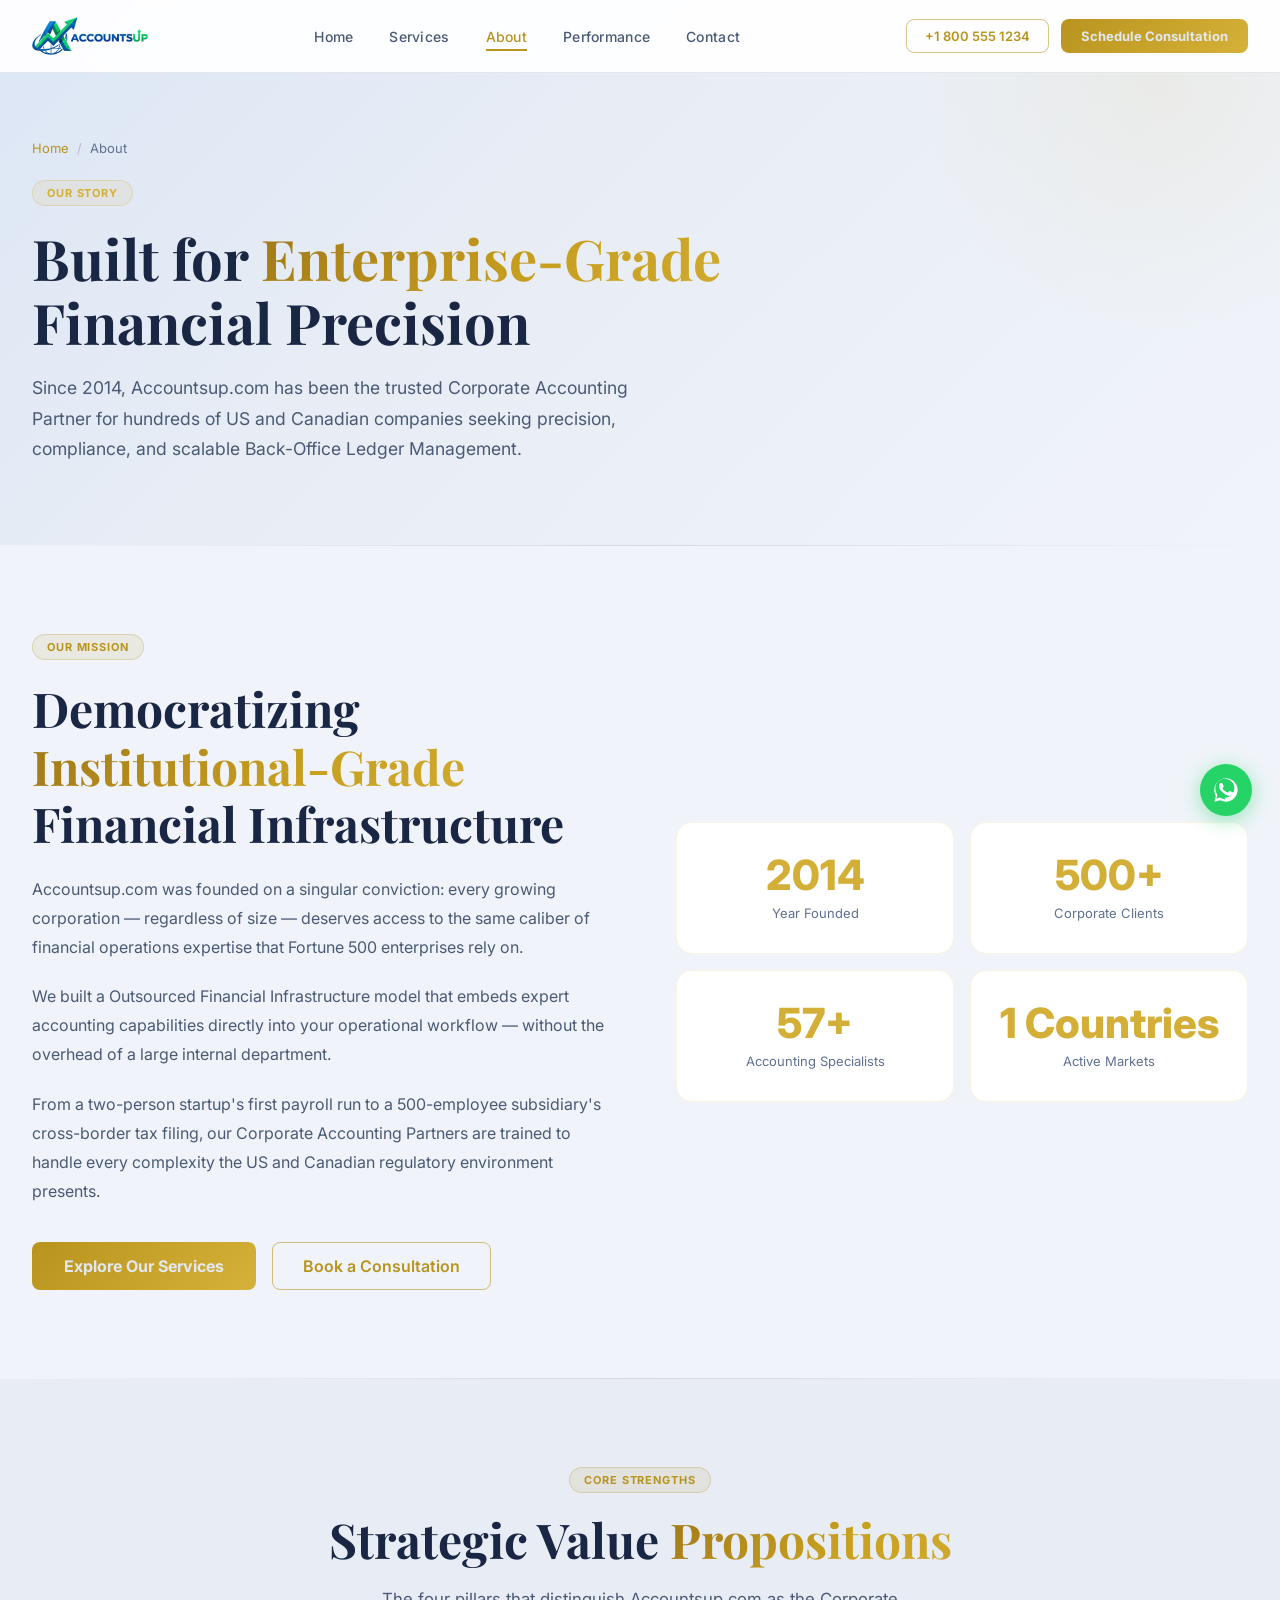
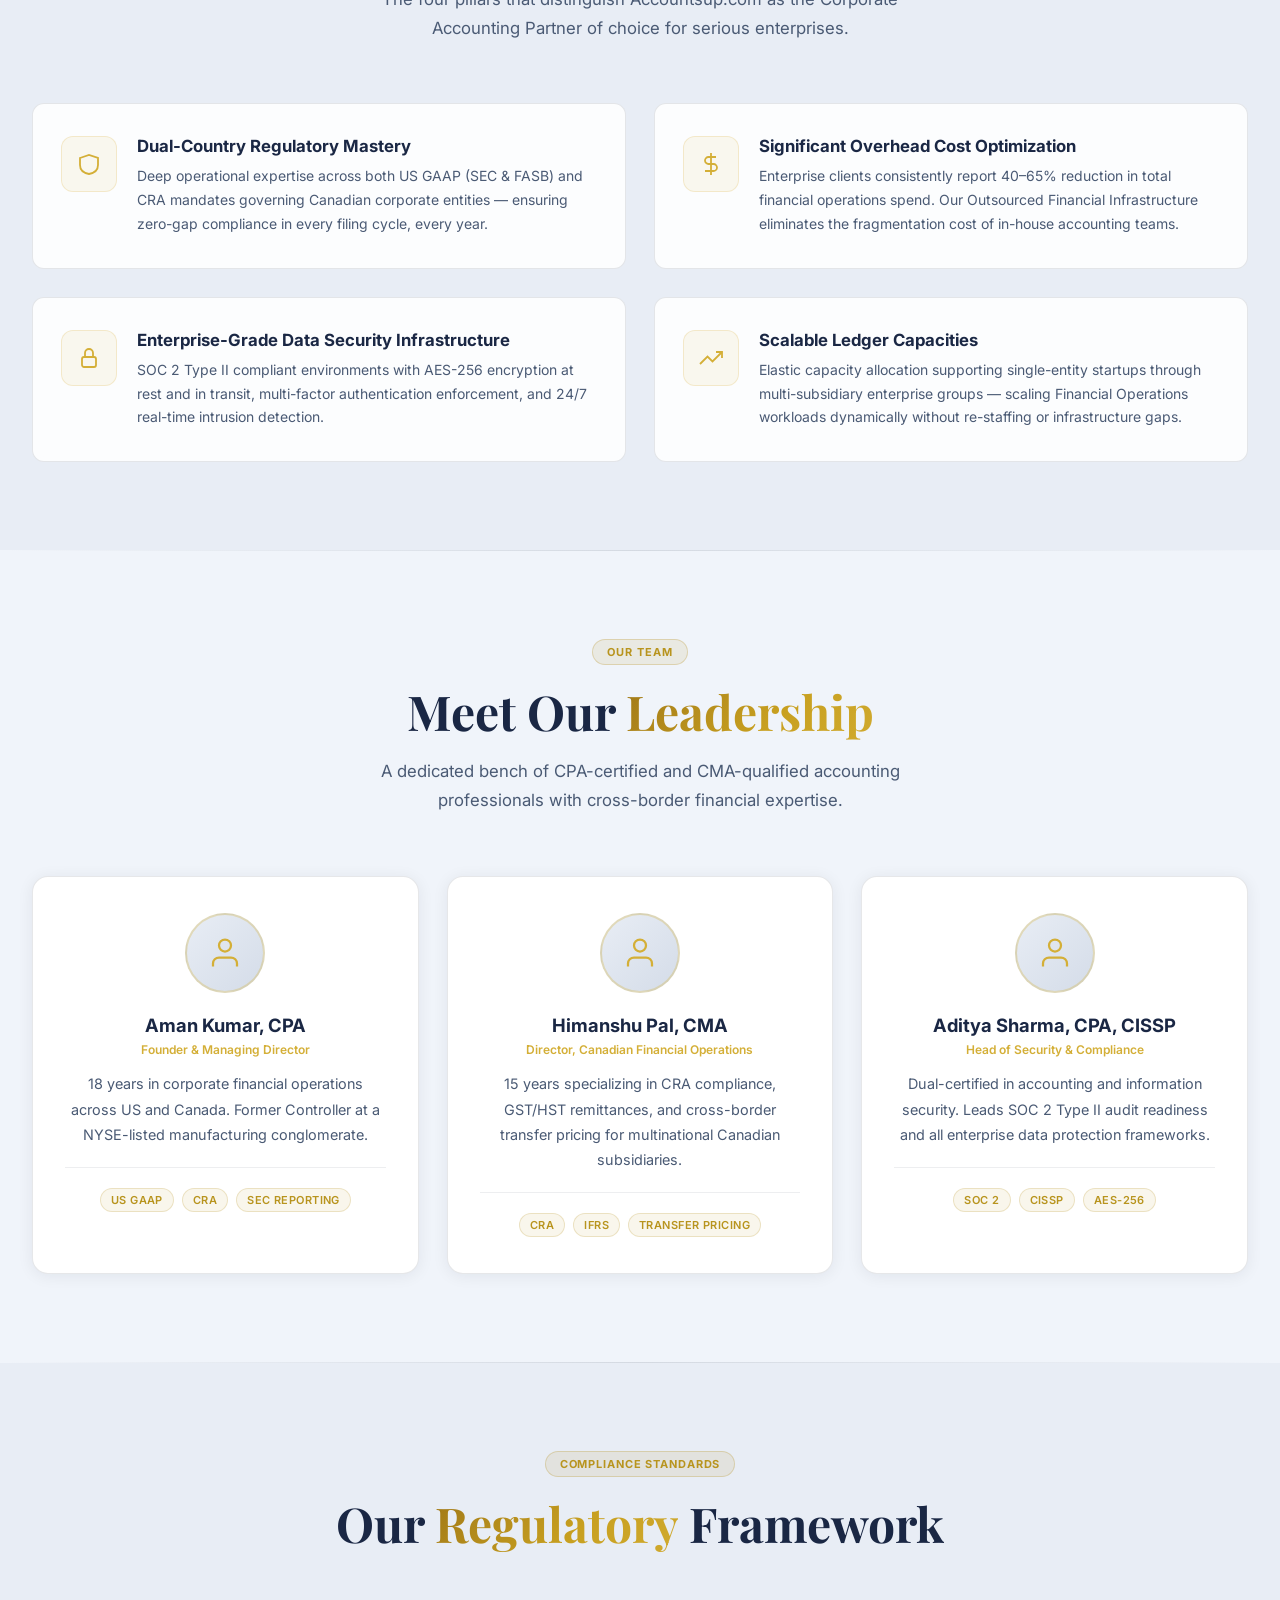
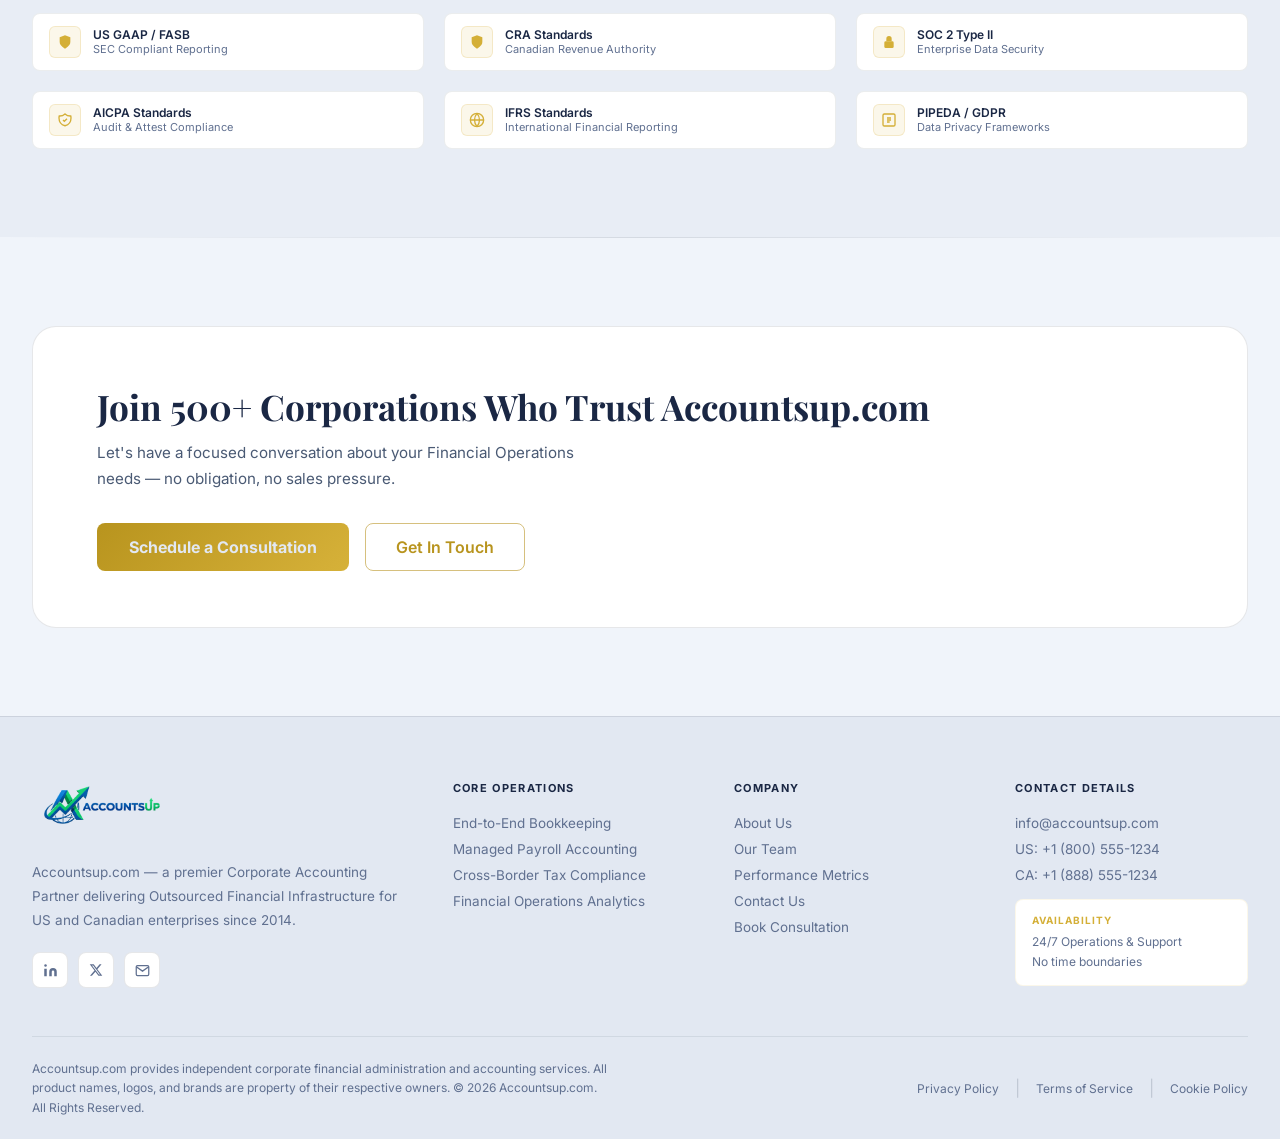
==== commit 4204f96d: "Update terminology, WhatsApp icon, hide theme toggle, extract and crop transparent logo" ====
--- a/about.html
+++ b/about.html
@@ -5,7 +5,7 @@
 <meta name="viewport" content="width=device-width, initial-scale=1.0">
 <meta name="description" content="About Accountsup.com — Our story, mission, and the Corporate Accounting Partner team delivering Outsourced Financial Infrastructure across US and Canada.">
 <title>About Us | Accountsup.com</title>
-<link rel="stylesheet" href="css/global.css?v=2?v=2">
+<link rel="stylesheet" href="css/global.css?v=3?v=2?v=2">
 </head>
 <body class="page-fade-in">
 
@@ -209,6 +209,6 @@
 </footer>
 <button id="back-to-top" aria-label="Back to top"><svg width="20" height="20" viewBox="0 0 24 24" fill="none" stroke="#040d1a" stroke-width="2.8"><path d="M18 15l-6-6-6 6"/></svg></button>
 <style>@media(max-width:900px){[style*="grid-template-columns:1fr 1fr"]{grid-template-columns:1fr!important}[style*="grid-template-columns:repeat(3,1fr)"]{grid-template-columns:1fr 1fr!important}}</style>
-<script src="js/nav.js?v=2?v=2"></script>
+<script src="js/nav.js?v=3?v=2?v=2"></script>
 </body>
 </html>
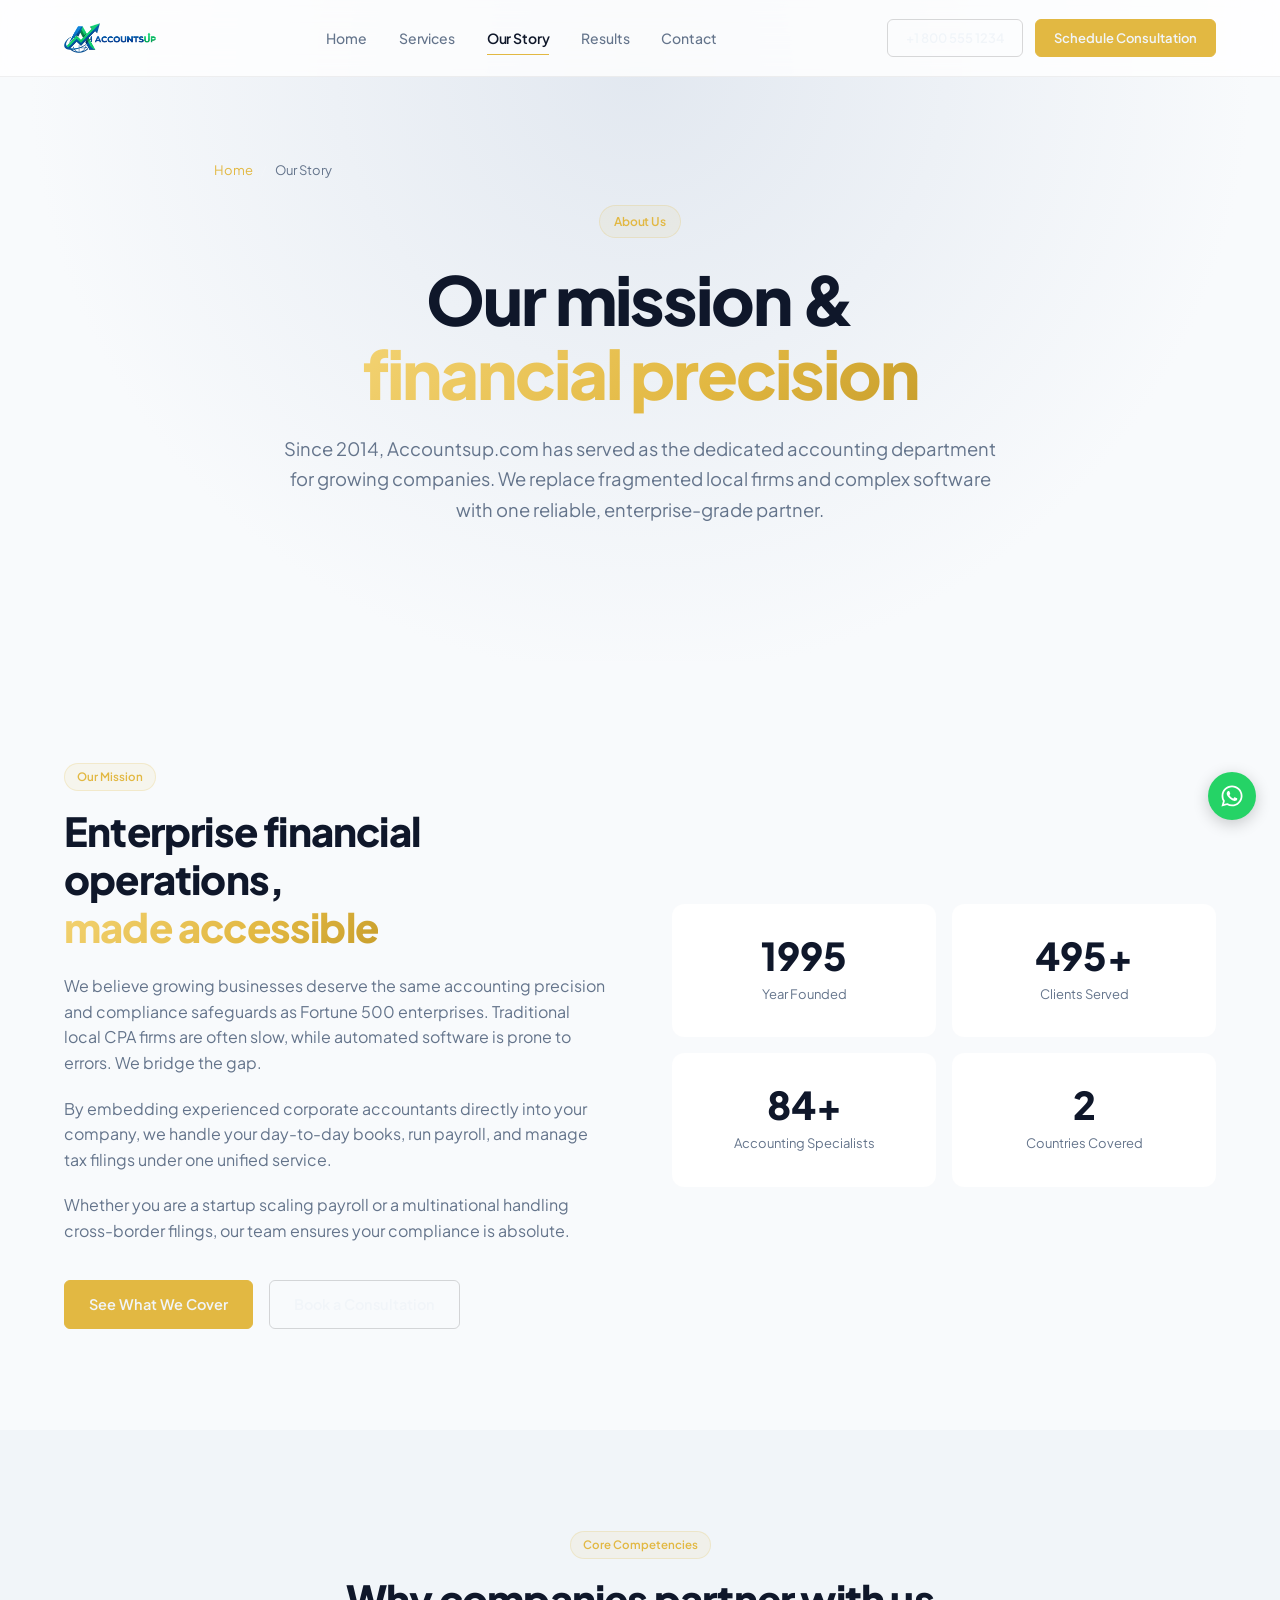
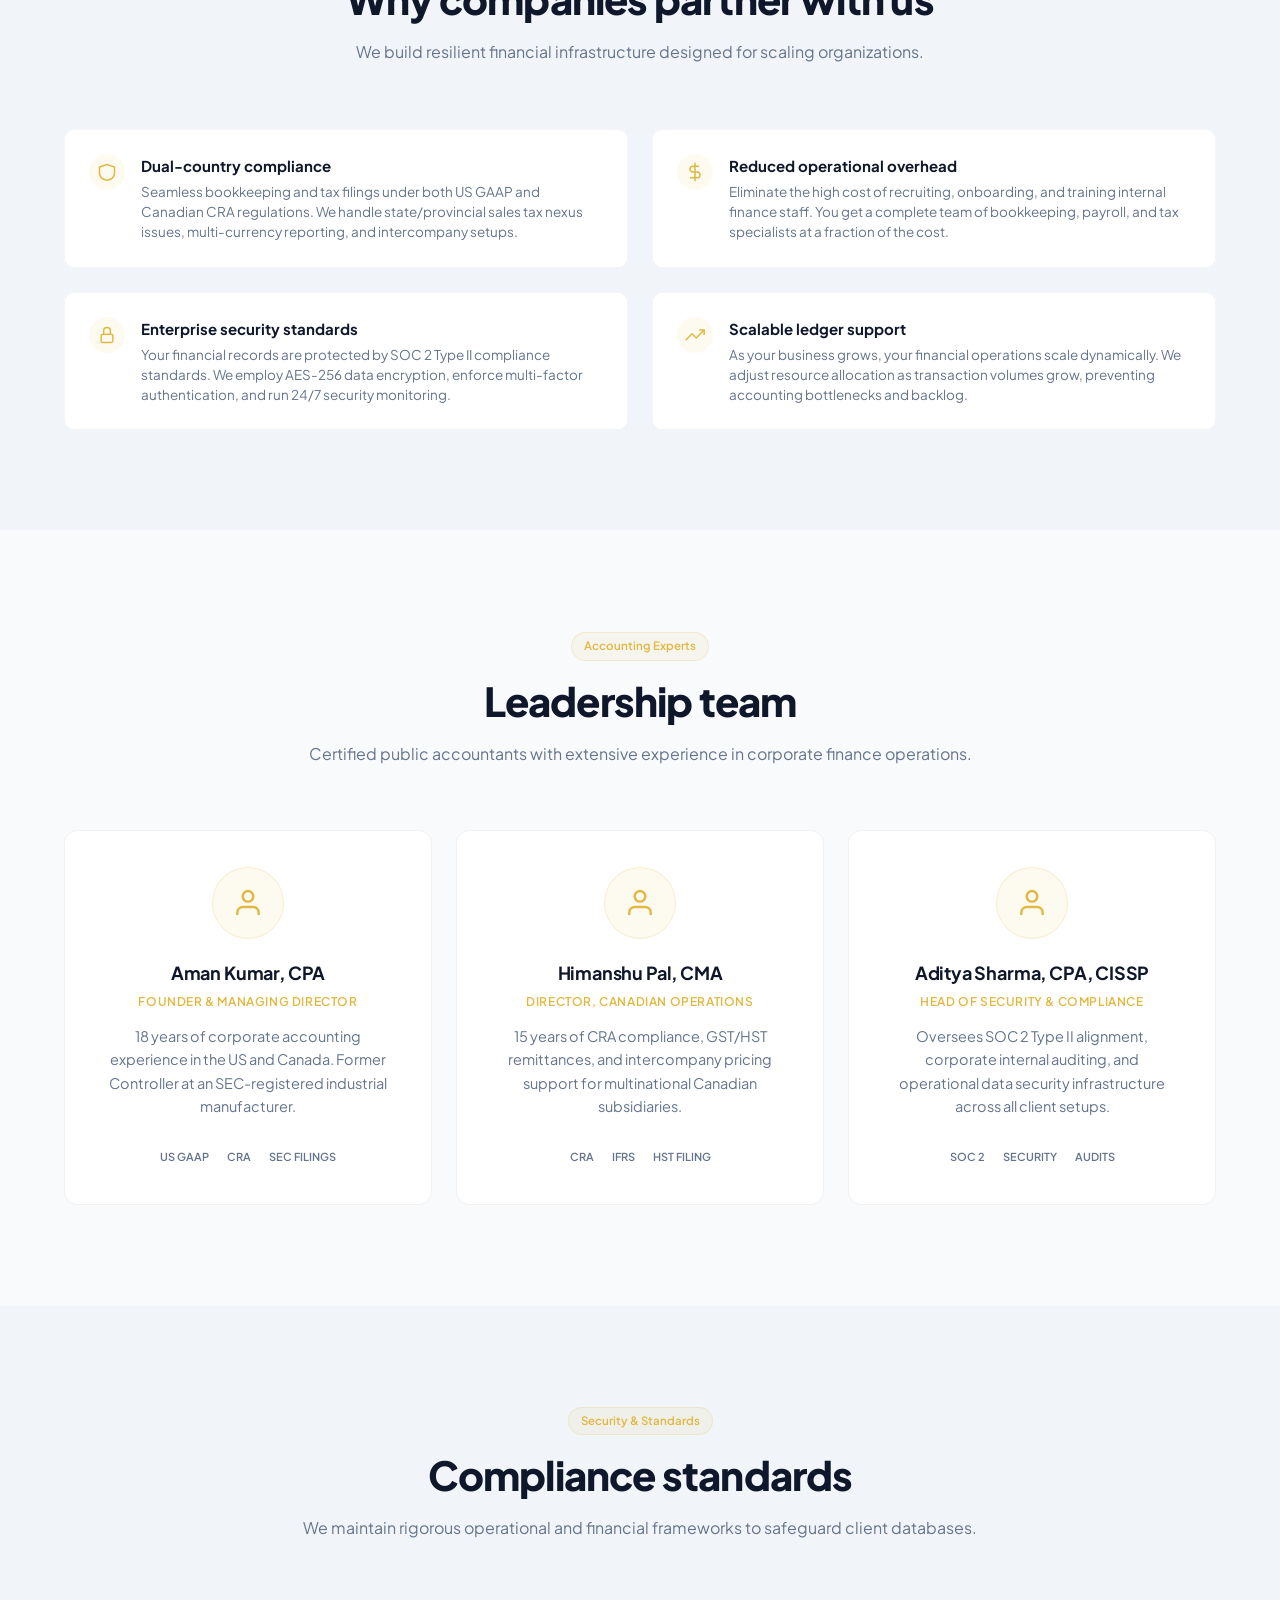
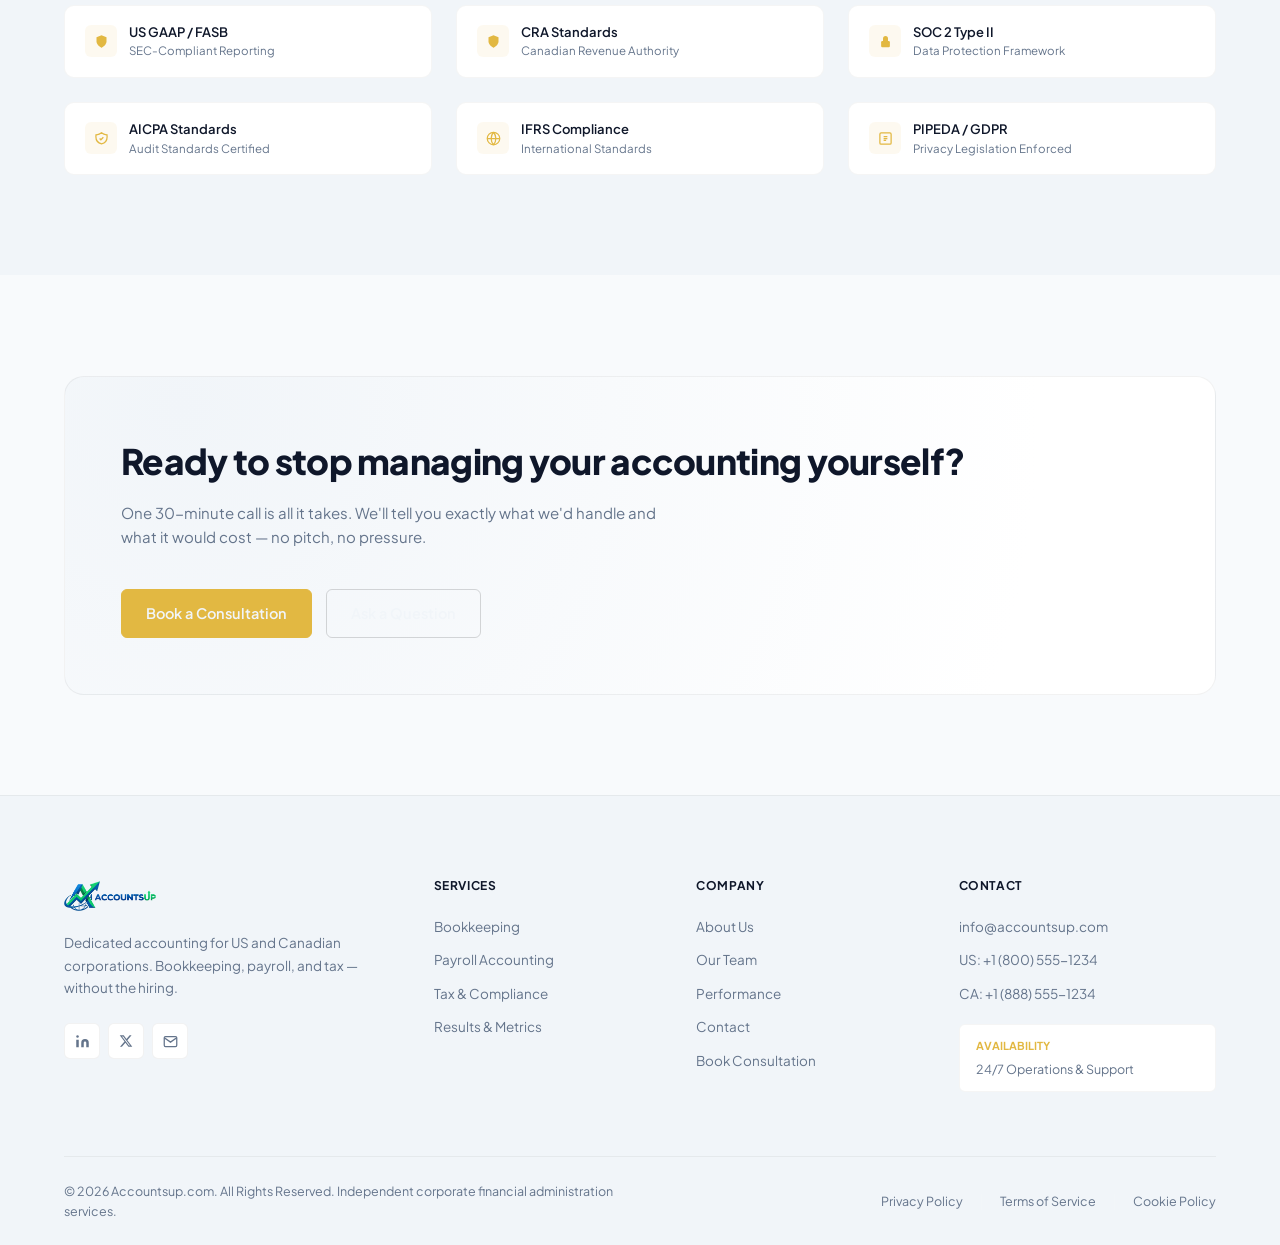
==== commit f4dcd594: "Update terminology, WhatsApp icon, hide theme toggle, extract and crop transparent logo" ====
--- a/about.html
+++ b/about.html
@@ -3,81 +3,90 @@
 <head>
 <meta charset="UTF-8">
 <meta name="viewport" content="width=device-width, initial-scale=1.0">
-<meta name="description" content="About Accountsup.com — Our story, mission, and the Corporate Accounting Partner team delivering Outsourced Financial Infrastructure across US and Canada.">
-<title>About Us | Accountsup.com</title>
-<link rel="stylesheet" href="css/global.css?v=3?v=2?v=2">
+<meta name="description" content="About Accountsup.com — Our story, mission, and leadership team delivering corporate bookkeeping, payroll, and tax compliance across US and Canada.">
+<meta name="theme-color" content="#040d1a">
+<title>Our Story | Accountsup.com</title>
+<link rel="icon" type="image/png" href="assets/logo.png?v=3">
+<link rel="preconnect" href="https://fonts.googleapis.com">
+<link rel="preconnect" href="https://fonts.gstatic.com" crossorigin>
+<link rel="stylesheet" href="css/global.css?v=3">
 </head>
 <body class="page-fade-in">
 
+<a class="skip-link" href="#main-content">Skip to main content</a>
+
 <header id="main-nav">
   <div class="nav-inner">
-    <a href="index.html" class="nav-logo">LOGO AREA</a>
-    <nav class="nav-links" aria-label="Primary navigation">
+    <a href="index.html" class="nav-logo" id="logo-nav" aria-label="Accountsup home"></a>
+    <nav class="nav-links" aria-label="Primary navigation" role="navigation">
       <a href="index.html" class="nav-link" id="nav-home">Home</a>
       <a href="services.html" class="nav-link" id="nav-services">Services</a>
-      <a href="about.html" class="nav-link" id="nav-about">About</a>
-      <a href="performance.html" class="nav-link" id="nav-performance">Performance</a>
+      <a href="about.html" class="nav-link" id="nav-about">Our Story</a>
+      <a href="performance.html" class="nav-link" id="nav-performance">Results</a>
       <a href="contact.html" class="nav-link" id="nav-contact">Contact</a>
     </nav>
     <div class="nav-actions">
-      <a href="tel:+18005551234" class="btn-outline-sm">+1 800 555 1234</a>
+      <a href="tel:+18005551234" class="btn-outline-sm" aria-label="Call US office">+1 800 555 1234</a>
       <a href="consultation.html" class="btn-gold-sm" id="nav-consultation">Schedule Consultation</a>
     </div>
-    <button class="hamburger" id="hamburger-btn" aria-label="Toggle menu"><span></span><span></span><span></span></button>
+    <button class="hamburger" id="hamburger-btn" aria-label="Toggle navigation menu" aria-expanded="false">
+      <span></span><span></span><span></span>
+    </button>
   </div>
 </header>
-<div id="mobile-menu">
+
+<div id="mobile-menu" role="navigation" aria-label="Mobile navigation">
   <a href="index.html" class="mobile-nav-link" id="mob-nav-home">Home</a>
   <a href="services.html" class="mobile-nav-link" id="mob-nav-services">Services</a>
-  <a href="about.html" class="mobile-nav-link" id="mob-nav-about">About</a>
-  <a href="performance.html" class="mobile-nav-link" id="mob-nav-performance">Performance</a>
+  <a href="about.html" class="mobile-nav-link" id="mob-nav-about">Our Story</a>
+  <a href="performance.html" class="mobile-nav-link" id="mob-nav-performance">Results</a>
   <a href="contact.html" class="mobile-nav-link" id="mob-nav-contact">Contact</a>
   <a href="consultation.html" class="mobile-cta" id="mob-nav-consultation">Schedule Consultation</a>
 </div>
 
-<main>
+<main id="main-content">
   <div class="page-hero">
     <div class="page-hero-inner">
-      <div class="breadcrumb"><a href="index.html">Home</a><span class="breadcrumb-sep">/</span><span>About</span></div>
-      <div class="page-hero-chip">Our Story</div>
-      <h1>Built for <span class="gold-gradient-text">Enterprise-Grade</span><br>Financial Precision</h1>
-      <p>Since 2014, Accountsup.com has been the trusted Corporate Accounting Partner for hundreds of US and Canadian companies seeking precision, compliance, and scalable Back-Office Ledger Management.</p>
+      <div class="breadcrumb"><a href="index.html">Home</a><span class="breadcrumb-sep">/</span><span>Our Story</span></div>
+      <div class="page-hero-chip">About Us</div>
+      <h1>Our mission &amp;<br><span class="gold-gradient-text">financial precision</span></h1>
+      <p class="hero-sub">Since 2014, Accountsup.com has served as the dedicated accounting department for growing companies. We replace fragmented local firms and complex software with one reliable, enterprise-grade partner.</p>
     </div>
   </div>
 
   <div class="section-divider"></div>
 
-  <section class="section">
-    <div class="section-inner">
-      <div style="display:grid;grid-template-columns:1fr 1fr;gap:72px;align-items:center;">
+  <section class="section" aria-labelledby="mission-heading">
+    <div class="section-inner">
+      <div class="two-col-grid">
         <div class="reveal">
-          <div class="section-chip" style="margin-bottom:20px;">Our Mission</div>
-          <h2 class="section-title" style="text-align:left;margin-bottom:22px;">Democratizing <span class="gold-gradient-text">Institutional-Grade</span> Financial Infrastructure</h2>
-          <p style="color:var(--slate-mid);line-height:1.82;margin-bottom:20px;">Accountsup.com was founded on a singular conviction: every growing corporation — regardless of size — deserves access to the same caliber of financial operations expertise that Fortune 500 enterprises rely on.</p>
-          <p style="color:var(--slate-mid);line-height:1.82;margin-bottom:20px;">We built a Outsourced Financial Infrastructure model that embeds expert accounting capabilities directly into your operational workflow — without the overhead of a large internal department.</p>
-          <p style="color:var(--slate-mid);line-height:1.82;margin-bottom:36px;">From a two-person startup's first payroll run to a 500-employee subsidiary's cross-border tax filing, our Corporate Accounting Partners are trained to handle every complexity the US and Canadian regulatory environment presents.</p>
+          <div class="section-chip">Our Mission</div>
+          <h2 class="section-title" style="text-align:left;margin-bottom:22px;" id="mission-heading">Enterprise financial operations,<br><span class="gold-gradient-text">made accessible</span></h2>
+          <p class="body-text" style="margin-bottom:20px; color:var(--slate-soft);">We believe growing businesses deserve the same accounting precision and compliance safeguards as Fortune 500 enterprises. Traditional local CPA firms are often slow, while automated software is prone to errors. We bridge the gap.</p>
+          <p class="body-text" style="margin-bottom:20px; color:var(--slate-soft);">By embedding experienced corporate accountants directly into your company, we handle your day-to-day books, run payroll, and manage tax filings under one unified service.</p>
+          <p class="body-text" style="margin-bottom:36px; color:var(--slate-soft);">Whether you are a startup scaling payroll or a multinational handling cross-border filings, our team ensures your compliance is absolute.</p>
           <div style="display:flex;gap:16px;flex-wrap:wrap;">
-            <a href="services.html" class="btn-gold" id="about-services-link">Explore Our Services</a>
+            <a href="services.html" class="btn-gold" id="about-services-link">See What We Cover</a>
             <a href="consultation.html" class="btn-outline" id="about-consult-link">Book a Consultation</a>
           </div>
         </div>
         <div class="reveal reveal-delay-2">
           <div style="display:grid;grid-template-columns:1fr 1fr;gap:16px;">
-            <div style="background:var(--navy-800);border:1px solid rgba(212,175,55,0.14);border-radius:16px;padding:32px 24px;text-align:center;">
-              <div style="font-size:2.6rem;font-weight:800;color:var(--gold);line-height:1;margin-bottom:8px;" data-count="2014" data-suffix="">0</div>
+            <div style="background:var(--navy-800);border:1px solid rgba(255,255,255,0.04);border-radius:12px;padding:32px 24px;text-align:center;">
+              <div style="font-size:2.4rem;font-weight:800;color:var(--white);line-height:1;margin-bottom:8px;" data-count="2014">0</div>
               <div style="font-size:13px;color:var(--slate-soft);">Year Founded</div>
             </div>
-            <div style="background:var(--navy-800);border:1px solid rgba(212,175,55,0.14);border-radius:16px;padding:32px 24px;text-align:center;">
-              <div style="font-size:2.6rem;font-weight:800;color:var(--gold);line-height:1;margin-bottom:8px;" data-count="500" data-suffix="+">0+</div>
-              <div style="font-size:13px;color:var(--slate-soft);">Corporate Clients</div>
+            <div style="background:var(--navy-800);border:1px solid rgba(255,255,255,0.04);border-radius:12px;padding:32px 24px;text-align:center;">
+              <div style="font-size:2.4rem;font-weight:800;color:var(--white);line-height:1;margin-bottom:8px;" data-count="500" data-suffix="+">0+</div>
+              <div style="font-size:13px;color:var(--slate-soft);">Clients Served</div>
             </div>
-            <div style="background:var(--navy-800);border:1px solid rgba(212,175,55,0.14);border-radius:16px;padding:32px 24px;text-align:center;">
-              <div style="font-size:2.6rem;font-weight:800;color:var(--gold);line-height:1;margin-bottom:8px;" data-count="85" data-suffix="+">0+</div>
+            <div style="background:var(--navy-800);border:1px solid rgba(255,255,255,0.04);border-radius:12px;padding:32px 24px;text-align:center;">
+              <div style="font-size:2.4rem;font-weight:800;color:var(--white);line-height:1;margin-bottom:8px;" data-count="85" data-suffix="+">0+</div>
               <div style="font-size:13px;color:var(--slate-soft);">Accounting Specialists</div>
             </div>
-            <div style="background:var(--navy-800);border:1px solid rgba(212,175,55,0.14);border-radius:16px;padding:32px 24px;text-align:center;">
-              <div style="font-size:2.6rem;font-weight:800;color:var(--gold);line-height:1;margin-bottom:8px;" data-count="2" data-suffix=" Countries">0</div>
-              <div style="font-size:13px;color:var(--slate-soft);">Active Markets</div>
+            <div style="background:var(--navy-800);border:1px solid rgba(255,255,255,0.04);border-radius:12px;padding:32px 24px;text-align:center;">
+              <div style="font-size:2.4rem;font-weight:800;color:var(--white);line-height:1;margin-bottom:8px;" data-count="2">0</div>
+              <div style="font-size:13px;color:var(--slate-soft);">Countries Covered</div>
             </div>
           </div>
         </div>
@@ -87,109 +96,182 @@
 
   <div class="section-divider"></div>
 
-  <section class="section section-alt">
+  <section class="section section-alt" aria-labelledby="why-partner-heading">
     <div class="section-inner">
       <div class="section-header reveal">
-        <div class="section-chip">Core Strengths</div>
-        <h2 class="section-title">Strategic Value <span class="gold-gradient-text">Propositions</span></h2>
-        <p class="section-subtitle">The four pillars that distinguish Accountsup.com as the Corporate Accounting Partner of choice for serious enterprises.</p>
+        <div class="section-chip">Core Competencies</div>
+        <h2 class="section-title" id="why-partner-heading">Why companies partner with us</h2>
+        <p class="section-subtitle">We build resilient financial infrastructure designed for scaling organizations.</p>
       </div>
       <div class="grid-2">
         <div class="value-card reveal" id="about-vp-reg">
-          <div class="card-icon" style="flex-shrink:0;"><svg width="24" height="24" viewBox="0 0 24 24" fill="none" stroke="var(--gold)" stroke-width="1.8"><path d="M3 6l9-3 9 3v7c0 4.5-3.5 8-9 9C6.5 21 3 17.5 3 13V6z"/></svg></div>
-          <div><h3>Dual-Country Regulatory Mastery</h3><p>Deep operational expertise across both US GAAP (SEC &amp; FASB) and CRA mandates governing Canadian corporate entities — ensuring zero-gap compliance in every filing cycle, every year.</p></div>
+          <div class="value-icon" style="flex-shrink:0;">
+            <svg width="20" height="20" viewBox="0 0 24 24" fill="none" stroke="var(--gold)" stroke-width="1.8"><path d="M3 6l9-3 9 3v7c0 4.5-3.5 8-9 9C6.5 21 3 17.5 3 13V6z"/></svg>
+          </div>
+          <div>
+            <h4 class="value-title">Dual-country compliance</h4>
+            <p class="value-text">Seamless bookkeeping and tax filings under both US GAAP and Canadian CRA regulations. We handle state/provincial sales tax nexus issues, multi-currency reporting, and intercompany setups.</p>
+          </div>
         </div>
         <div class="value-card reveal reveal-delay-1" id="about-vp-cost">
-          <div class="card-icon" style="flex-shrink:0;"><svg width="24" height="24" viewBox="0 0 24 24" fill="none" stroke="var(--gold)" stroke-width="1.8"><path d="M12 1v22M17 5H9.5a3.5 3.5 0 000 7h5a3.5 3.5 0 010 7H6"/></svg></div>
-          <div><h3>Significant Overhead Cost Optimization</h3><p>Enterprise clients consistently report 40–65% reduction in total financial operations spend. Our Outsourced Financial Infrastructure eliminates the fragmentation cost of in-house accounting teams.</p></div>
+          <div class="value-icon" style="flex-shrink:0;">
+            <svg width="20" height="20" viewBox="0 0 24 24" fill="none" stroke="var(--gold)" stroke-width="1.8"><path d="M12 1v22M17 5H9.5a3.5 3.5 0 000 7h5a3.5 3.5 0 010 7H6"/></svg>
+          </div>
+          <div>
+            <h4 class="value-title">Reduced operational overhead</h4>
+            <p class="value-text">Eliminate the high cost of recruiting, onboarding, and training internal finance staff. You get a complete team of bookkeeping, payroll, and tax specialists at a fraction of the cost.</p>
+          </div>
         </div>
         <div class="value-card reveal reveal-delay-2" id="about-vp-sec">
-          <div class="card-icon" style="flex-shrink:0;"><svg width="24" height="24" viewBox="0 0 24 24" fill="none" stroke="var(--gold)" stroke-width="1.8"><rect x="5" y="11" width="14" height="10" rx="2"/><path d="M8 11V7a4 4 0 018 0v4"/></svg></div>
-          <div><h3>Enterprise-Grade Data Security Infrastructure</h3><p>SOC 2 Type II compliant environments with AES-256 encryption at rest and in transit, multi-factor authentication enforcement, and 24/7 real-time intrusion detection.</p></div>
+          <div class="value-icon" style="flex-shrink:0;">
+            <svg width="20" height="20" viewBox="0 0 24 24" fill="none" stroke="var(--gold)" stroke-width="1.8"><rect x="5" y="11" width="14" height="10" rx="2"/><path d="M8 11V7a4 4 0 018 0v4"/></svg>
+          </div>
+          <div>
+            <h4 class="value-title">Enterprise security standards</h4>
+            <p class="value-text">Your financial records are protected by SOC 2 Type II compliance standards. We employ AES-256 data encryption, enforce multi-factor authentication, and run 24/7 security monitoring.</p>
+          </div>
         </div>
         <div class="value-card reveal reveal-delay-3" id="about-vp-scale">
-          <div class="card-icon" style="flex-shrink:0;"><svg width="24" height="24" viewBox="0 0 24 24" fill="none" stroke="var(--gold)" stroke-width="1.8"><polyline points="23 6 13.5 15.5 8.5 10.5 1 18"/><polyline points="17 6 23 6 23 12"/></svg></div>
-          <div><h3>Scalable Ledger Capacities</h3><p>Elastic capacity allocation supporting single-entity startups through multi-subsidiary enterprise groups — scaling Financial Operations workloads dynamically without re-staffing or infrastructure gaps.</p></div>
-        </div>
-      </div>
-    </div>
-  </section>
-
-  <div class="section-divider"></div>
-
-  <section class="section" id="team">
+          <div class="value-icon" style="flex-shrink:0;">
+            <svg width="20" height="20" viewBox="0 0 24 24" fill="none" stroke="var(--gold)" stroke-width="1.8"><polyline points="23 6 13.5 15.5 8.5 10.5 1 18"/><polyline points="17 6 23 6 23 12"/></svg>
+          </div>
+          <div>
+            <h4 class="value-title">Scalable ledger support</h4>
+            <p class="value-text">As your business grows, your financial operations scale dynamically. We adjust resource allocation as transaction volumes grow, preventing accounting bottlenecks and backlog.</p>
+          </div>
+        </div>
+      </div>
+    </div>
+  </section>
+
+  <div class="section-divider"></div>
+
+  <section class="section" id="team" aria-labelledby="team-heading">
     <div class="section-inner">
       <div class="section-header reveal">
-        <div class="section-chip">Our Team</div>
-        <h2 class="section-title">Meet Our <span class="gold-gradient-text">Leadership</span></h2>
-        <p class="section-subtitle">A dedicated bench of CPA-certified and CMA-qualified accounting professionals with cross-border financial expertise.</p>
+        <div class="section-chip">Accounting Experts</div>
+        <h2 class="section-title" id="team-heading">Leadership team</h2>
+        <p class="section-subtitle">Certified public accountants with extensive experience in corporate finance operations.</p>
       </div>
       <div class="grid-3">
         <div class="card reveal" id="team-card-1" style="text-align:center;">
-          <div style="width:80px;height:80px;border-radius:50%;background:linear-gradient(135deg,var(--navy-700),var(--navy-600));border:2px solid rgba(212,175,55,0.3);margin:0 auto 20px;display:flex;align-items:center;justify-content:center;">
-            <svg width="36" height="36" viewBox="0 0 24 24" fill="none" stroke="var(--gold)" stroke-width="1.5"><path d="M20 21v-2a4 4 0 00-4-4H8a4 4 0 00-4 4v2"/><circle cx="12" cy="7" r="4"/></svg>
+          <div style="width:72px;height:72px;border-radius:50%;background:rgba(226, 184, 66, 0.08);border:1.5px solid rgba(226, 184, 66, 0.2);margin:0 auto 20px;display:flex;align-items:center;justify-content:center;">
+            <svg width="32" height="32" viewBox="0 0 24 24" fill="none" stroke="var(--gold)" stroke-width="1.8" aria-hidden="true"><path d="M20 21v-2a4 4 0 00-4-4H8a4 4 0 00-4 4v2"/><circle cx="12" cy="7" r="4"/></svg>
           </div>
           <h3 class="card-title" style="margin-bottom:4px;">Aman Kumar, CPA</h3>
-          <div style="font-size:12px;color:var(--gold);font-weight:600;margin-bottom:14px;">Founder &amp; Managing Director</div>
-          <p class="card-text">18 years in corporate financial operations across US and Canada. Former Controller at a NYSE-listed manufacturing conglomerate.</p>
+          <div style="font-size:12px;color:var(--gold);font-weight:600;margin-bottom:14px;text-transform:uppercase;letter-spacing:0.05em;">Founder &amp; Managing Director</div>
+          <p class="card-text">18 years of corporate accounting experience in the US and Canada. Former Controller at an SEC-registered industrial manufacturer.</p>
           <div class="card-footer" style="justify-content:center;">
-            <span class="tech-badge">US GAAP</span><span class="tech-badge">CRA</span><span class="tech-badge">SEC Reporting</span>
+            <span class="tech-badge">US GAAP</span><span class="tech-badge">CRA</span><span class="tech-badge">SEC Filings</span>
           </div>
         </div>
         <div class="card reveal reveal-delay-1" id="team-card-2" style="text-align:center;">
-          <div style="width:80px;height:80px;border-radius:50%;background:linear-gradient(135deg,var(--navy-700),var(--navy-600));border:2px solid rgba(212,175,55,0.3);margin:0 auto 20px;display:flex;align-items:center;justify-content:center;">
-            <svg width="36" height="36" viewBox="0 0 24 24" fill="none" stroke="var(--gold)" stroke-width="1.5"><path d="M20 21v-2a4 4 0 00-4-4H8a4 4 0 00-4 4v2"/><circle cx="12" cy="7" r="4"/></svg>
+          <div style="width:72px;height:72px;border-radius:50%;background:rgba(226, 184, 66, 0.08);border:1.5px solid rgba(226, 184, 66, 0.2);margin:0 auto 20px;display:flex;align-items:center;justify-content:center;">
+            <svg width="32" height="32" viewBox="0 0 24 24" fill="none" stroke="var(--gold)" stroke-width="1.8" aria-hidden="true"><path d="M20 21v-2a4 4 0 00-4-4H8a4 4 0 00-4 4v2"/><circle cx="12" cy="7" r="4"/></svg>
           </div>
           <h3 class="card-title" style="margin-bottom:4px;">Himanshu Pal, CMA</h3>
-          <div style="font-size:12px;color:var(--gold);font-weight:600;margin-bottom:14px;">Director, Canadian Financial Operations</div>
-          <p class="card-text">15 years specializing in CRA compliance, GST/HST remittances, and cross-border transfer pricing for multinational Canadian subsidiaries.</p>
+          <div style="font-size:12px;color:var(--gold);font-weight:600;margin-bottom:14px;text-transform:uppercase;letter-spacing:0.05em;">Director, Canadian Operations</div>
+          <p class="card-text">15 years of CRA compliance, GST/HST remittances, and intercompany pricing support for multinational Canadian subsidiaries.</p>
           <div class="card-footer" style="justify-content:center;">
-            <span class="tech-badge">CRA</span><span class="tech-badge">IFRS</span><span class="tech-badge">Transfer Pricing</span>
+            <span class="tech-badge">CRA</span><span class="tech-badge">IFRS</span><span class="tech-badge">HST Filing</span>
           </div>
         </div>
         <div class="card reveal reveal-delay-2" id="team-card-3" style="text-align:center;">
-          <div style="width:80px;height:80px;border-radius:50%;background:linear-gradient(135deg,var(--navy-700),var(--navy-600));border:2px solid rgba(212,175,55,0.3);margin:0 auto 20px;display:flex;align-items:center;justify-content:center;">
-            <svg width="36" height="36" viewBox="0 0 24 24" fill="none" stroke="var(--gold)" stroke-width="1.5"><path d="M20 21v-2a4 4 0 00-4-4H8a4 4 0 00-4 4v2"/><circle cx="12" cy="7" r="4"/></svg>
+          <div style="width:72px;height:72px;border-radius:50%;background:rgba(226, 184, 66, 0.08);border:1.5px solid rgba(226, 184, 66, 0.2);margin:0 auto 20px;display:flex;align-items:center;justify-content:center;">
+            <svg width="32" height="32" viewBox="0 0 24 24" fill="none" stroke="var(--gold)" stroke-width="1.8" aria-hidden="true"><path d="M20 21v-2a4 4 0 00-4-4H8a4 4 0 00-4 4v2"/><circle cx="12" cy="7" r="4"/></svg>
           </div>
           <h3 class="card-title" style="margin-bottom:4px;">Aditya Sharma, CPA, CISSP</h3>
-          <div style="font-size:12px;color:var(--gold);font-weight:600;margin-bottom:14px;">Head of Security &amp; Compliance</div>
-          <p class="card-text">Dual-certified in accounting and information security. Leads SOC 2 Type II audit readiness and all enterprise data protection frameworks.</p>
+          <div style="font-size:12px;color:var(--gold);font-weight:600;margin-bottom:14px;text-transform:uppercase;letter-spacing:0.05em;">Head of Security &amp; Compliance</div>
+          <p class="card-text">Oversees SOC 2 Type II alignment, corporate internal auditing, and operational data security infrastructure across all client setups.</p>
           <div class="card-footer" style="justify-content:center;">
-            <span class="tech-badge">SOC 2</span><span class="tech-badge">CISSP</span><span class="tech-badge">AES-256</span>
-          </div>
-        </div>
-      </div>
-    </div>
-  </section>
-
-  <div class="section-divider"></div>
-
-  <section class="section section-alt">
+            <span class="tech-badge">SOC 2</span><span class="tech-badge">Security</span><span class="tech-badge">Audits</span>
+          </div>
+        </div>
+      </div>
+    </div>
+  </section>
+
+  <div class="section-divider"></div>
+
+  <section class="section section-alt" aria-labelledby="compliance-heading">
     <div class="section-inner">
       <div class="section-header reveal">
-        <div class="section-chip">Compliance Standards</div>
-        <h2 class="section-title">Our <span class="gold-gradient-text">Regulatory</span> Framework</h2>
-      </div>
-      <div style="display:grid;grid-template-columns:repeat(3,1fr);gap:20px;" class="reveal" id="compliance-grid">
-        <div class="compliance-badge"><div class="compliance-badge-icon"><svg width="16" height="16" viewBox="0 0 24 24" fill="var(--gold)"><path d="M12 22s8-4 8-10V5l-8-3-8 3v7c0 6 8 10 8 10z"/></svg></div><div><div class="compliance-badge-title">US GAAP / FASB</div><div class="compliance-badge-sub">SEC Compliant Reporting</div></div></div>
-        <div class="compliance-badge"><div class="compliance-badge-icon"><svg width="16" height="16" viewBox="0 0 24 24" fill="var(--gold)"><path d="M12 22s8-4 8-10V5l-8-3-8 3v7c0 6 8 10 8 10z"/></svg></div><div><div class="compliance-badge-title">CRA Standards</div><div class="compliance-badge-sub">Canadian Revenue Authority</div></div></div>
-        <div class="compliance-badge"><div class="compliance-badge-icon"><svg width="16" height="16" viewBox="0 0 24 24" fill="var(--gold)"><rect x="5" y="11" width="14" height="10" rx="2"/><path d="M8 11V7a4 4 0 018 0v4"/></svg></div><div><div class="compliance-badge-title">SOC 2 Type II</div><div class="compliance-badge-sub">Enterprise Data Security</div></div></div>
-        <div class="compliance-badge"><div class="compliance-badge-icon"><svg width="16" height="16" viewBox="0 0 24 24" fill="none" stroke="var(--gold)" stroke-width="2"><path d="M9 12l2 2 4-4m5.618-4.016A11.955 11.955 0 0112 2.944a11.955 11.955 0 01-8.618 3.04A12.02 12.02 0 003 9c0 5.591 3.824 10.29 9 11.622 5.176-1.332 9-6.03 9-11.622 0-1.042-.133-2.052-.382-3.016z"/></svg></div><div><div class="compliance-badge-title">AICPA Standards</div><div class="compliance-badge-sub">Audit &amp; Attest Compliance</div></div></div>
-        <div class="compliance-badge"><div class="compliance-badge-icon"><svg width="16" height="16" viewBox="0 0 24 24" fill="none" stroke="var(--gold)" stroke-width="2"><circle cx="12" cy="12" r="10"/><path d="M2 12h20M12 2a15.3 15.3 0 010 20M12 2a15.3 15.3 0 000 20"/></svg></div><div><div class="compliance-badge-title">IFRS Standards</div><div class="compliance-badge-sub">International Financial Reporting</div></div></div>
-        <div class="compliance-badge"><div class="compliance-badge-icon"><svg width="16" height="16" viewBox="0 0 24 24" fill="none" stroke="var(--gold)" stroke-width="2"><rect x="3" y="3" width="18" height="18" rx="2"/><path d="M9 9h6M9 12h6M9 15h4"/></svg></div><div><div class="compliance-badge-title">PIPEDA / GDPR</div><div class="compliance-badge-sub">Data Privacy Frameworks</div></div></div>
-      </div>
-    </div>
-  </section>
-
-  <div class="section-divider"></div>
-
-  <section class="section">
+        <div class="section-chip">Security &amp; Standards</div>
+        <h2 class="section-title" id="compliance-heading">Compliance standards</h2>
+        <p class="section-subtitle">We maintain rigorous operational and financial frameworks to safeguard client databases.</p>
+      </div>
+      <div class="grid-3" id="compliance-grid">
+        <div class="compliance-badge">
+          <div class="compliance-badge-icon" aria-hidden="true">
+            <svg width="15" height="15" viewBox="0 0 24 24" fill="var(--gold)"><path d="M12 22s8-4 8-10V5l-8-3-8 3v7c0 6 8 10 8 10z"/></svg>
+          </div>
+          <div>
+            <div class="compliance-badge-title">US GAAP / FASB</div>
+            <div class="compliance-badge-sub">SEC-Compliant Reporting</div>
+          </div>
+        </div>
+        <div class="compliance-badge">
+          <div class="compliance-badge-icon" aria-hidden="true">
+            <svg width="15" height="15" viewBox="0 0 24 24" fill="var(--gold)"><path d="M12 22s8-4 8-10V5l-8-3-8 3v7c0 6 8 10 8 10z"/></svg>
+          </div>
+          <div>
+            <div class="compliance-badge-title">CRA Standards</div>
+            <div class="compliance-badge-sub">Canadian Revenue Authority</div>
+          </div>
+        </div>
+        <div class="compliance-badge">
+          <div class="compliance-badge-icon" aria-hidden="true">
+            <svg width="15" height="15" viewBox="0 0 24 24" fill="var(--gold)"><rect x="5" y="11" width="14" height="10" rx="2"/><path d="M8 11V7a4 4 0 018 0v4"/></svg>
+          </div>
+          <div>
+            <div class="compliance-badge-title">SOC 2 Type II</div>
+            <div class="compliance-badge-sub">Data Protection Framework</div>
+          </div>
+        </div>
+        <div class="compliance-badge">
+          <div class="compliance-badge-icon" aria-hidden="true">
+            <svg width="15" height="15" viewBox="0 0 24 24" fill="none" stroke="var(--gold)" stroke-width="2"><path d="M9 12l2 2 4-4m5.618-4.016A11.955 11.955 0 0112 2.944a11.955 11.955 0 01-8.618 3.04A12.02 12.02 0 003 9c0 5.591 3.824 10.29 9 11.622 5.176-1.332 9-6.03 9-11.622 0-1.042-.133-2.052-.382-3.016z"/></svg>
+          </div>
+          <div>
+            <div class="compliance-badge-title">AICPA Standards</div>
+            <div class="compliance-badge-sub">Audit Standards Certified</div>
+          </div>
+        </div>
+        <div class="compliance-badge">
+          <div class="compliance-badge-icon" aria-hidden="true">
+            <svg width="15" height="15" viewBox="0 0 24 24" fill="none" stroke="var(--gold)" stroke-width="2"><circle cx="12" cy="12" r="10"/><path d="M2 12h20M12 2a15.3 15.3 0 010 20M12 2a15.3 15.3 0 000 20"/></svg>
+          </div>
+          <div>
+            <div class="compliance-badge-title">IFRS Compliance</div>
+            <div class="compliance-badge-sub">International Standards</div>
+          </div>
+        </div>
+        <div class="compliance-badge">
+          <div class="compliance-badge-icon" aria-hidden="true">
+            <svg width="15" height="15" viewBox="0 0 24 24" fill="none" stroke="var(--gold)" stroke-width="2"><rect x="3" y="3" width="18" height="18" rx="2"/><path d="M9 9h6M9 12h6M9 15h4"/></svg>
+          </div>
+          <div>
+            <div class="compliance-badge-title">PIPEDA / GDPR</div>
+            <div class="compliance-badge-sub">Privacy Legislation Enforced</div>
+          </div>
+        </div>
+      </div>
+    </div>
+  </section>
+
+  <div class="section-divider"></div>
+
+  <!-- CTA -->
+  <section class="section" aria-labelledby="cta-heading">
     <div class="section-inner">
       <div class="cta-banner reveal">
-        <div><h2>Join 500+ Corporations Who Trust Accountsup.com</h2><p>Let's have a focused conversation about your Financial Operations needs — no obligation, no sales pressure.</p></div>
+        <div>
+          <h2 id="cta-heading">Ready to stop managing your accounting yourself?</h2>
+          <p>One 30-minute call is all it takes. We'll tell you exactly what we'd handle and what it would cost — no pitch, no pressure.</p>
+        </div>
         <div class="cta-actions">
-          <a href="consultation.html" class="btn-gold" id="about-cta-consult">Schedule a Consultation</a>
-          <a href="contact.html" class="btn-outline" id="about-cta-contact">Get In Touch</a>
+          <a href="consultation.html" class="btn-gold" id="about-cta-consult">Book a Consultation</a>
+          <a href="contact.html" class="btn-outline" id="about-cta-contact">Ask a Question</a>
         </div>
       </div>
     </div>
@@ -199,16 +281,54 @@
 <footer id="main-footer">
   <div class="footer-inner">
     <div class="footer-grid">
-      <div><div class="nav-logo" style="margin-bottom:16px;width:140px;height:48px;">LOGO AREA</div><p class="footer-brand-desc">Accountsup.com — a premier Corporate Accounting Partner delivering Outsourced Financial Infrastructure for US and Canadian enterprises since 2014.</p><div class="footer-socials"><a href="#" class="footer-social" aria-label="LinkedIn"><svg width="15" height="15" viewBox="0 0 24 24" fill="currentColor"><path d="M16 8a6 6 0 016 6v7h-4v-7a2 2 0 00-4 0v7h-4v-7a6 6 0 016-6zM2 9h4v12H2z"/><circle cx="4" cy="4" r="2"/></svg></a><a href="#" class="footer-social" aria-label="Twitter"><svg width="14" height="14" viewBox="0 0 24 24" fill="currentColor"><path d="M18.244 2.25h3.308l-7.227 8.26 8.502 11.24H16.17l-5.214-6.817L4.99 21.75H1.68l7.73-8.835L1.254 2.25H8.08l4.713 6.231zm-1.161 17.52h1.833L7.084 4.126H5.117z"/></svg></a><a href="mailto:info@accountsup.com" class="footer-social" aria-label="Email"><svg width="15" height="15" viewBox="0 0 24 24" fill="none" stroke="currentColor" stroke-width="2"><path d="M4 4h16c1.1 0 2 .9 2 2v12c0 1.1-.9 2-2 2H4c-1.1 0-2-.9-2-2V6c0-1.1.9-2 2-2z"/><polyline points="22,6 12,13 2,6"/></svg></a></div></div>
-      <div><div class="footer-col-title">Core Operations</div><a href="services.html#bookkeeping" class="footer-link">End-to-End Bookkeeping</a><a href="services.html#payroll" class="footer-link">Managed Payroll Accounting</a><a href="services.html#tax" class="footer-link">Cross-Border Tax Compliance</a><a href="performance.html" class="footer-link">Financial Operations Analytics</a></div>
-      <div><div class="footer-col-title">Company</div><a href="about.html" class="footer-link">About Us</a><a href="about.html#team" class="footer-link">Our Team</a><a href="performance.html" class="footer-link">Performance Metrics</a><a href="contact.html" class="footer-link">Contact Us</a><a href="consultation.html" class="footer-link">Book Consultation</a></div>
-      <div><div class="footer-col-title">Contact Details</div><a href="mailto:info@accountsup.com" class="footer-link">info@accountsup.com</a><a href="tel:+18005551234" class="footer-link">US: +1 (800) 555-1234</a><a href="tel:+18885551234" class="footer-link">CA: +1 (888) 555-1234</a><div style="margin-top:16px;background:var(--navy-800);border:1px solid rgba(212,175,55,0.1);border-radius:8px;padding:14px 16px;"><div style="font-size:10px;font-weight:700;color:var(--gold);letter-spacing:.1em;text-transform:uppercase;margin-bottom:6px;">Availability</div><div style="font-size:12px;color:var(--slate-soft);line-height:1.6;">24/7 Operations & Support<br>No time boundaries</div></div></div>
-    </div>
-    <div class="footer-bottom"><p class="footer-legal">Accountsup.com provides independent corporate financial administration and accounting services. All product names, logos, and brands are property of their respective owners. © 2026 Accountsup.com. All Rights Reserved.</p><div class="footer-policy-links"><a href="#">Privacy Policy</a><span>|</span><a href="#">Terms of Service</a><span>|</span><a href="#">Cookie Policy</a></div></div>
+      <div>
+        <a href="index.html" class="nav-logo footer-logo" aria-label="Accountsup home"></a>
+        <p class="footer-brand-desc">Dedicated accounting for US and Canadian corporations. Bookkeeping, payroll, and tax — without the hiring.</p>
+        <div class="footer-socials">
+          <a href="#" class="footer-social" aria-label="LinkedIn"><svg width="15" height="15" viewBox="0 0 24 24" fill="currentColor" aria-hidden="true"><path d="M16 8a6 6 0 016 6v7h-4v-7a2 2 0 00-4 0v7h-4v-7a6 6 0 016-6zM2 9h4v12H2z"/><circle cx="4" cy="4" r="2"/></svg></a>
+          <a href="#" class="footer-social" aria-label="X (Twitter)"><svg width="14" height="14" viewBox="0 0 24 24" fill="currentColor" aria-hidden="true"><path d="M18.244 2.25h3.308l-7.227 8.26 8.502 11.24H16.17l-5.214-6.817L4.99 21.75H1.68l7.73-8.835L1.254 2.25H8.08l4.713 6.231zm-1.161 17.52h1.833L7.084 4.126H5.117z"/></svg></a>
+          <a href="mailto:info@accountsup.com" class="footer-social" aria-label="Email us"><svg width="15" height="15" viewBox="0 0 24 24" fill="none" stroke="currentColor" stroke-width="2" aria-hidden="true"><path d="M4 4h16c1.1 0 2 .9 2 2v12c0 1.1-.9 2-2 2H4c-1.1 0-2-.9-2-2V6c0-1.1.9-2 2-2z"/><polyline points="22,6 12,13 2,6"/></svg></a>
+        </div>
+      </div>
+      <div>
+        <div class="footer-col-title">Services</div>
+        <a href="services.html#bookkeeping" class="footer-link">Bookkeeping</a>
+        <a href="services.html#payroll" class="footer-link">Payroll Accounting</a>
+        <a href="services.html#tax" class="footer-link">Tax &amp; Compliance</a>
+        <a href="performance.html" class="footer-link">Results &amp; Metrics</a>
+      </div>
+      <div>
+        <div class="footer-col-title">Company</div>
+        <a href="about.html" class="footer-link">About Us</a>
+        <a href="about.html#team" class="footer-link">Our Team</a>
+        <a href="performance.html" class="footer-link">Performance</a>
+        <a href="contact.html" class="footer-link">Contact</a>
+        <a href="consultation.html" class="footer-link">Book Consultation</a>
+      </div>
+      <div>
+        <div class="footer-col-title">Contact</div>
+        <a href="mailto:info@accountsup.com" class="footer-link">info@accountsup.com</a>
+        <a href="tel:+18005551234" class="footer-link">US: +1 (800) 555-1234</a>
+        <a href="tel:+18885551234" class="footer-link">CA: +1 (888) 555-1234</a>
+        <div class="footer-availability">
+          <div class="footer-availability-label">Availability</div>
+          <div class="footer-availability-text">24/7 Operations &amp; Support</div>
+        </div>
+      </div>
+    </div>
+    <div class="footer-bottom">
+      <p class="footer-legal">© 2026 Accountsup.com. All Rights Reserved. Independent corporate financial administration services.</p>
+      <div class="footer-policy-links">
+        <a href="#">Privacy Policy</a><span aria-hidden="true">|</span><a href="#">Terms of Service</a><span aria-hidden="true">|</span><a href="#">Cookie Policy</a>
+      </div>
+    </div>
   </div>
 </footer>
-<button id="back-to-top" aria-label="Back to top"><svg width="20" height="20" viewBox="0 0 24 24" fill="none" stroke="#040d1a" stroke-width="2.8"><path d="M18 15l-6-6-6 6"/></svg></button>
-<style>@media(max-width:900px){[style*="grid-template-columns:1fr 1fr"]{grid-template-columns:1fr!important}[style*="grid-template-columns:repeat(3,1fr)"]{grid-template-columns:1fr 1fr!important}}</style>
-<script src="js/nav.js?v=3?v=2?v=2"></script>
+
+<button id="back-to-top" aria-label="Back to top">
+  <svg width="18" height="18" viewBox="0 0 24 24" fill="none" stroke="#040d1a" stroke-width="2.8" aria-hidden="true"><path d="M18 15l-6-6-6 6"/></svg>
+</button>
+
+<script src="js/nav.js?v=3"></script>
 </body>
 </html>
--- a/css/global.css
+++ b/css/global.css
@@ -1,72 +1,96 @@
-@import url('https://fonts.googleapis.com/css2?family=Inter:wght@300;400;500;600;700;800;900&family=Playfair+Display:wght@600;700;800&display=swap');
+@import url('https://fonts.googleapis.com/css2?family=Plus+Jakarta+Sans:wght@300;400;500;600;700;800&family=Playfair+Display:ital,wght@0,600;0,700;1,600&display=swap');
 
 :root {
-  --teal: #20c997;
-  --navy-950: #040d1a;
-  --navy-900: #0A192F;
-  --navy-800: #0d2244;
-  --navy-700: #112b57;
-  --navy-600: #163769;
-  --gold: #D4AF37;
-  --gold-light: #e8c84a;
-  --gold-dark: #b8941e;
-  --gold-pale: #f5e9b0;
-  --slate-soft: #8892a4;
-  --slate-mid: #a8b2c4;
-  --slate-light: #cdd5e0;
+  --teal: #14b8a6;
+  --navy-950: #030712;
+  --navy-900: #0b0f19;
+  --navy-800: #151b2c;
+  --navy-700: #1f293d;
+  --navy-600: #2e3e5a;
+  --gold: #e2b842;
+  --gold-light: #f3d373;
+  --gold-dark: #b88e1e;
+  --gold-pale: #fcf1ce;
+  --slate-soft: #9ca3af;
+  --slate-mid: #cbd5e1;
+  --slate-light: #f1f5f9;
   --white: #ffffff;
-  --green-400: #4ade80;
-  --font-sans: 'Inter', system-ui, sans-serif;
+  --green-400: #10b981;
+  --font-sans: 'Plus Jakarta Sans', system-ui, -apple-system, sans-serif;
   --font-display: 'Playfair Display', Georgia, serif;
-  --transition-base: all 0.3s cubic-bezier(0.25, 0.46, 0.45, 0.94);
-  --shadow-card: 0 4px 24px rgba(0,0,0,0.18), 0 1px 4px rgba(0,0,0,0.12);
-  --shadow-card-hover: 0 12px 40px rgba(0,0,0,0.32), 0 4px 12px rgba(0,0,0,0.18);
-  --shadow-gold: 0 0 32px rgba(212,175,55,0.2);
-  --radius-sm: 8px;
-  --radius-md: 12px;
-  --radius-lg: 16px;
-  --radius-xl: 24px;
-}
-
+  --transition-base: all 0.25s cubic-bezier(0.16, 1, 0.3, 1);
+  --shadow-card: 0 4px 30px rgba(0, 0, 0, 0.3), 0 1px 3px rgba(0, 0, 0, 0.1);
+  --shadow-card-hover: 0 12px 48px rgba(0, 0, 0, 0.45), 0 4px 12px rgba(0, 0, 0, 0.2);
+  --radius-sm: 6px;
+  --radius-md: 10px;
+  --radius-lg: 14px;
+  --radius-xl: 20px;
+}
+
+/* Base resets & styles */
 *, *::before, *::after { box-sizing: border-box; margin: 0; padding: 0; }
-html { scroll-behavior: smooth; font-size: 16px; }
+html { scroll-behavior: smooth; font-size: 16px; -webkit-tap-highlight-color: transparent; }
 body {
   font-family: var(--font-sans);
   background: var(--navy-900);
-  color: var(--slate-light);
+  color: var(--slate-mid);
   overflow-x: hidden;
   -webkit-font-smoothing: antialiased;
   -moz-osx-font-smoothing: grayscale;
-}
-a { text-decoration: none; color: inherit; }
-img { max-width: 100%; display: block; }
+  line-height: 1.6;
+}
+a { text-decoration: none; color: inherit; transition: var(--transition-base); }
+img { max-width: 100%; display: block; height: auto; }
 ul { list-style: none; }
-button { cursor: pointer; border: none; background: none; font-family: inherit; }
+button { cursor: pointer; border: none; background: none; font-family: inherit; color: inherit; }
 input, textarea, select { font-family: inherit; }
 
-.page-fade-in { animation: pageFadeIn 0.5s ease both; }
-@keyframes pageFadeIn { from { opacity: 0; transform: translateY(12px); } to { opacity: 1; transform: translateY(0); } }
+/* Skip Link for accessibility */
+.skip-link {
+  position: absolute;
+  top: -80px;
+  left: 20px;
+  background: var(--gold);
+  color: var(--navy-950);
+  padding: 10px 20px;
+  font-weight: 700;
+  border-radius: var(--radius-sm);
+  z-index: 9999;
+  transition: top 0.2s ease;
+}
+.skip-link:focus { top: 20px; outline: 3px solid var(--white); }
+
+/* Global Focus States for WCAG AA */
+a:focus-visible, button:focus-visible, input:focus-visible, select:focus-visible, textarea:focus-visible {
+  outline: 2px solid var(--gold);
+  outline-offset: 3px;
+}
+
+/* Page fade-in transition */
+.page-fade-in { animation: pageFadeIn 0.4s cubic-bezier(0.16, 1, 0.3, 1) both; }
+@keyframes pageFadeIn { from { opacity: 0; transform: translateY(8px); } to { opacity: 1; transform: translateY(0); } }
 
 /* ===== NAVIGATION ===== */
 #main-nav {
   position: fixed;
   top: 0; left: 0; right: 0;
   z-index: 1000;
-  background: rgba(4, 13, 26, 0.88);
-  backdrop-filter: blur(20px);
-  -webkit-backdrop-filter: blur(20px);
-  border-bottom: 1px solid rgba(212, 175, 55, 0.15);
+  background: rgba(11, 15, 25, 0.8);
+  backdrop-filter: blur(16px);
+  -webkit-backdrop-filter: blur(16px);
+  border-bottom: 1px solid rgba(255, 255, 255, 0.05);
   transition: var(--transition-base), padding 0.3s ease;
 }
 #main-nav.scrolled {
-  background: rgba(4, 13, 26, 0.97);
-  box-shadow: 0 4px 32px rgba(4, 13, 26, 0.9);
+  background: rgba(11, 15, 25, 0.95);
+  border-bottom: 1px solid rgba(255, 255, 255, 0.08);
+  box-shadow: 0 8px 30px rgba(0, 0, 0, 0.3);
 }
 .nav-inner {
-  max-width: 1280px;
+  max-width: 1200px;
   margin: 0 auto;
-  padding: 0 32px;
-  height: 72px;
+  padding: 0 24px;
+  height: 76px;
   display: flex;
   align-items: center;
   justify-content: space-between;
@@ -76,116 +100,115 @@
   display: flex;
   align-items: center;
   justify-content: flex-start;
-  width: 180px;
-  height: 48px;
-  border: none;
+  height: 40px;
   flex-shrink: 0;
-  transition: var(--transition-base);
-  text-decoration: none;
-}
-.nav-logo:hover {
-  opacity: 0.85;
 }
 .nav-logo-badge {
-  background: transparent !important;
-  padding: 0 !important;
-  border-radius: 0 !important;
-  display: inline-flex;
-  align-items: center;
-  justify-content: center;
-  height: 48px;
-  width: auto;
-  box-shadow: none !important;
-  transition: var(--transition-base);
-}
-.nav-logo-badge:hover {
-  transform: translateY(-1px);
-  box-shadow: none !important;
-  opacity: 1 !important;
+  background: transparent;
+  padding: 0;
+  border-radius: 0;
+  box-shadow: none;
 }
 .logo-img {
-  height: 38px !important;
+  height: 30px;
   width: auto;
   object-fit: contain;
-  transition: var(--transition-base);
-}
-body:not(.light-theme) .logo-img {
-  filter: drop-shadow(0 0 1.5px rgba(255, 255, 255, 0.85)) drop-shadow(0 0 4px rgba(255, 255, 255, 0.3));
-}
-body.light-theme .logo-img {
-  filter: none !important;
 }
 .nav-links {
   display: flex;
   align-items: center;
-  gap: 36px;
+  gap: 32px;
 }
 .nav-link {
-  color: var(--slate-mid);
+  color: var(--slate-soft);
   font-size: 14px;
   font-weight: 500;
-  letter-spacing: 0.02em;
+  letter-spacing: -0.01em;
   position: relative;
-  transition: color 0.2s ease;
-  padding: 4px 0;
+  padding: 6px 0;
 }
 .nav-link::after {
   content: '';
   position: absolute;
-  bottom: -2px; left: 0;
+  bottom: 0; left: 0;
   width: 0; height: 1.5px;
   background: var(--gold);
-  transition: width 0.3s ease;
-}
-.nav-link:hover { color: var(--gold); }
-.nav-link:hover::after { width: 100%; }
-.nav-link.active { color: var(--gold); }
-.nav-link.active::after { width: 100%; }
+  transition: width 0.25s cubic-bezier(0.16, 1, 0.3, 1);
+}
+.nav-link:hover { color: var(--white); }
+.nav-link:hover::after, .nav-link.active::after { width: 100%; }
+.nav-link.active { color: var(--white); font-weight: 600; }
 
 .nav-actions { display: flex; align-items: center; gap: 12px; }
-.btn-outline-sm {
-  border: 1.5px solid rgba(212, 175, 55, 0.5);
-  color: var(--gold);
+
+/* ===== BUTTONS (Standardized) ===== */
+.btn-gold {
+  display: inline-flex;
+  align-items: center;
+  justify-content: center;
+  gap: 8px;
+  background: var(--gold);
+  color: var(--navy-950);
+  font-weight: 600;
+  font-size: 14.5px;
+  padding: 12px 24px;
+  border-radius: var(--radius-sm);
+  transition: var(--transition-base);
+  border: 1px solid var(--gold);
+}
+.btn-gold:hover {
+  background: var(--gold-light);
+  border-color: var(--gold-light);
+  transform: translateY(-1px);
+  box-shadow: 0 4px 20px rgba(226, 184, 66, 0.25);
+}
+.btn-outline {
+  display: inline-flex;
+  align-items: center;
+  justify-content: center;
+  gap: 8px;
+  border: 1px solid rgba(255, 255, 255, 0.15);
+  color: var(--white);
+  font-weight: 600;
+  font-size: 14.5px;
+  padding: 12px 24px;
+  border-radius: var(--radius-sm);
+  transition: var(--transition-base);
+  background: transparent;
+}
+.btn-outline:hover {
+  background: rgba(255, 255, 255, 0.05);
+  border-color: rgba(255, 255, 255, 0.3);
+  transform: translateY(-1px);
+}
+.btn-gold-sm {
+  background: var(--gold);
+  color: var(--navy-950);
   padding: 8px 18px;
   border-radius: var(--radius-sm);
   font-size: 13px;
   font-weight: 600;
-  transition: var(--transition-base);
-  white-space: nowrap;
-}
-
-/* Secondary outline button using teal for hover */
-.btn-outline-teal {
-  border: 1.5px solid var(--teal);
-  color: var(--teal);
-}
-.btn-outline-teal:hover {
-  background: rgba(32, 201, 151, 0.1);
-  border-color: var(--teal);
-  box-shadow: 0 0 20px rgba(32, 201, 151, 0.18);
-}
-.btn-outline-sm:hover {
-  background: rgba(212, 175, 55, 0.1);
-  border-color: var(--gold);
-  box-shadow: 0 0 20px rgba(212, 175, 55, 0.15);
-}
-.btn-gold-sm {
-  background: linear-gradient(135deg, var(--gold-dark), var(--gold), var(--gold-light));
-  background-size: 200% auto;
-  color: var(--navy-950);
-  padding: 9px 20px;
+  border: 1px solid var(--gold);
+}
+.btn-gold-sm:hover {
+  background: var(--gold-light);
+  border-color: var(--gold-light);
+}
+.btn-outline-sm {
+  border: 1px solid rgba(255, 255, 255, 0.15);
+  color: var(--white);
+  padding: 8px 18px;
   border-radius: var(--radius-sm);
   font-size: 13px;
-  font-weight: 700;
-  transition: var(--transition-base);
-  white-space: nowrap;
-}
-.btn-gold-sm:hover {
-  background-position: right center;
-  box-shadow: 0 6px 24px rgba(212, 175, 55, 0.4);
-  transform: translateY(-1px);
-}
-
+  font-weight: 600;
+}
+.btn-outline-sm:hover {
+  background: rgba(255, 255, 255, 0.05);
+  border-color: rgba(255, 255, 255, 0.3);
+}
+.btn-sm { padding: 8px 16px; font-size: 13px; }
+
+/* Hamburger */
 .hamburger {
   display: none;
   flex-direction: column;
@@ -196,303 +219,292 @@
 .hamburger span {
   display: block;
   height: 2px;
-  background: var(--gold);
+  background: var(--white);
   border-radius: 2px;
   transition: var(--transition-base);
 }
-.hamburger span:nth-child(1) { width: 24px; }
-.hamburger span:nth-child(2) { width: 24px; }
-.hamburger span:nth-child(3) { width: 16px; }
+.hamburger span:nth-child(1) { width: 20px; }
+.hamburger span:nth-child(2) { width: 20px; }
+.hamburger span:nth-child(3) { width: 14px; }
 .hamburger.open span:nth-child(1) { transform: translateY(7px) rotate(45deg); }
-.hamburger.open span:nth-child(2) { opacity: 0; transform: scaleX(0); }
-.hamburger.open span:nth-child(3) { width: 24px; transform: translateY(-7px) rotate(-45deg); }
-
+.hamburger.open span:nth-child(2) { opacity: 0; }
+.hamburger.open span:nth-child(3) { width: 20px; transform: translateY(-7px) rotate(-45deg); }
+
+/* Mobile Menu */
 #mobile-menu {
   display: none;
   position: fixed;
-  top: 72px; left: 0; right: 0;
-  background: rgba(4, 13, 26, 0.98);
-  backdrop-filter: blur(20px);
-  border-bottom: 1px solid rgba(212, 175, 55, 0.15);
-  padding: 20px 32px 28px;
+  top: 76px; left: 0; right: 0;
+  background: var(--navy-950);
+  border-bottom: 1px solid rgba(255, 255, 255, 0.08);
+  padding: 16px 24px 24px;
   z-index: 999;
-  animation: slideDown 0.3s ease;
-}
-@keyframes slideDown { from { opacity: 0; transform: translateY(-10px); } to { opacity: 1; transform: translateY(0); } }
+  animation: slideDown 0.25s cubic-bezier(0.16, 1, 0.3, 1);
+}
+@keyframes slideDown { from { opacity: 0; transform: translateY(-8px); } to { opacity: 1; transform: translateY(0); } }
 #mobile-menu.open { display: block; }
 .mobile-nav-link {
   display: block;
-  color: var(--slate-mid);
+  color: var(--slate-soft);
   font-size: 15px;
   font-weight: 500;
   padding: 12px 0;
-  border-bottom: 1px solid rgba(255,255,255,0.05);
-  transition: color 0.2s ease;
-}
-.mobile-nav-link:hover, .mobile-nav-link.active { color: var(--gold); }
+  border-bottom: 1px solid rgba(255, 255, 255, 0.05);
+}
+.mobile-nav-link:hover, .mobile-nav-link.active { color: var(--white); }
 .mobile-cta {
   display: block;
   margin-top: 16px;
-  background: linear-gradient(135deg, var(--gold-dark), var(--gold));
+  background: var(--gold);
   color: var(--navy-950);
   text-align: center;
-  padding: 13px;
+  padding: 12px;
   border-radius: var(--radius-sm);
-  font-weight: 700;
+  font-weight: 600;
   font-size: 14px;
 }
 
-/* ===== PAGE HERO / INNER BANNER ===== */
+/* ===== HERO ===== */
 .page-hero {
-  padding: 140px 0 80px;
-  background: radial-gradient(ellipse at 60% 40%, #112b57 0%, var(--navy-900) 55%, var(--navy-950) 100%);
+  padding: 160px 0 100px;
+  background: radial-gradient(circle at 50% 10%, #162035 0%, var(--navy-900) 70%);
   position: relative;
-  overflow: hidden;
-}
-.page-hero::before {
-  content: '';
-  position: absolute;
-  top: -30%; right: -10%;
-  width: 500px; height: 500px;
-  background: radial-gradient(circle, rgba(212,175,55,0.06) 0%, transparent 70%);
-  border-radius: 50%;
-  pointer-events: none;
-}
-.page-hero-inner { max-width: 1280px; margin: 0 auto; padding: 0 32px; }
+}
+.page-hero-inner { max-width: 900px; margin: 0 auto; padding: 0 24px; text-align: center; }
 .page-hero-chip {
   display: inline-flex;
   align-items: center;
-  gap: 6px;
-  background: rgba(212, 175, 55, 0.1);
-  border: 1px solid rgba(212, 175, 55, 0.25);
-  border-radius: 20px;
-  padding: 5px 14px;
-  font-size: 11px;
-  font-weight: 700;
+  background: rgba(226, 184, 66, 0.08);
+  border: 1px solid rgba(226, 184, 66, 0.2);
+  border-radius: 99px;
+  padding: 6px 14px;
+  font-size: 12px;
+  font-weight: 600;
   color: var(--gold);
-  letter-spacing: 0.08em;
-  text-transform: uppercase;
-  margin-bottom: 20px;
+  margin-bottom: 24px;
+  letter-spacing: -0.01em;
 }
 .page-hero h1 {
-  font-family: var(--font-display);
-  font-size: clamp(2.4rem, 5vw, 3.5rem);
-  font-weight: 700;
+  font-size: clamp(2.5rem, 6.5vw, 4.2rem);
+  font-weight: 800;
   color: var(--white);
-  line-height: 1.15;
-  margin-bottom: 18px;
-}
-.page-hero p {
-  font-size: 1.1rem;
-  color: var(--slate-mid);
-  line-height: 1.75;
-  max-width: 640px;
-}
-.gold-text { color: var(--gold); }
+  line-height: 1.1;
+  margin-bottom: 24px;
+  letter-spacing: -0.03em;
+}
+.hero-sub {
+  font-size: clamp(1rem, 2.5vw, 1.15rem);
+  color: var(--slate-soft);
+  line-height: 1.65;
+  max-width: 720px;
+  margin: 0 auto 36px;
+}
+.hero-cta-row { display: flex; gap: 14px; justify-content: center; flex-wrap: wrap; margin-bottom: 40px; }
+.hero-trust-row { display: flex; gap: 24px; justify-content: center; flex-wrap: wrap; font-size: 13px; color: var(--slate-soft); }
+.hero-trust-item { display: inline-flex; align-items: center; gap: 6px; }
+
+/* Text Gradient & Styles */
 .gold-gradient-text {
-  background: linear-gradient(135deg, var(--gold-dark), var(--gold), var(--gold-light), var(--gold));
+  background: linear-gradient(135deg, var(--gold-light), var(--gold), var(--gold-dark), var(--gold-light));
   background-size: 200% auto;
   -webkit-background-clip: text;
   -webkit-text-fill-color: transparent;
   background-clip: text;
-  animation: shimmer 3s linear infinite;
-}
-@keyframes shimmer { 0% { background-position: 0% center; } 100% { background-position: 200% center; } }
+}
 
 /* ===== SECTION LAYOUT ===== */
-.section { padding: 88px 0; }
+.section { padding: 100px 0; }
 .section-alt { background: var(--navy-950); }
-.section-inner { max-width: 1280px; margin: 0 auto; padding: 0 32px; }
-.section-divider { height: 1px; background: linear-gradient(90deg, transparent, rgba(212,175,55,0.25), transparent); }
-.section-header { text-align: center; margin-bottom: 60px; }
+.section-inner { max-width: 1200px; margin: 0 auto; padding: 0 24px; }
+.section-divider { height: 1px; background: linear-gradient(90deg, transparent, rgba(255, 255, 255, 0.08), transparent); }
+.section-header { text-align: center; max-width: 700px; margin: 0 auto 64px; }
 .section-chip {
   display: inline-flex;
   align-items: center;
-  gap: 6px;
-  background: rgba(212, 175, 55, 0.1);
-  border: 1px solid rgba(212, 175, 55, 0.25);
-  border-radius: 20px;
-  padding: 5px 14px;
+  background: rgba(226, 184, 66, 0.08);
+  border: 1px solid rgba(226, 184, 66, 0.2);
+  border-radius: 99px;
+  padding: 4px 12px;
+  font-size: 11.5px;
+  font-weight: 600;
+  color: var(--gold);
+  margin-bottom: 16px;
+}
+.section-title {
+  font-size: clamp(1.8rem, 4.5vw, 2.5rem);
+  font-weight: 800;
+  color: var(--white);
+  line-height: 1.2;
+  letter-spacing: -0.02em;
+  margin-bottom: 16px;
+}
+.section-subtitle {
+  font-size: 16px;
+  color: var(--slate-soft);
+  line-height: 1.6;
+}
+
+/* ===== CARDS (Premium Style) ===== */
+.grid-3 { display: grid; grid-template-columns: repeat(3, 1fr); gap: 24px; }
+.grid-2 { display: grid; grid-template-columns: repeat(2, 1fr); gap: 24px; }
+
+.card {
+  background: var(--navy-800);
+  border: 1px solid rgba(255, 255, 255, 0.04);
+  border-radius: var(--radius-lg);
+  padding: 36px;
+  transition: var(--transition-base);
+  display: flex;
+  flex-direction: column;
+  position: relative;
+  overflow: hidden;
+}
+.card:hover {
+  transform: translateY(-3px);
+  border-color: rgba(226, 184, 66, 0.2);
+  box-shadow: var(--shadow-card-hover);
+}
+.card-icon {
+  width: 44px; height: 44px;
+  background: rgba(226, 184, 66, 0.08);
+  border: 1px solid rgba(226, 184, 66, 0.15);
+  border-radius: var(--radius-sm);
+  display: flex;
+  align-items: center;
+  justify-content: center;
+  margin-bottom: 24px;
+}
+.card-title {
+  font-size: 18px;
+  font-weight: 700;
+  color: var(--white);
+  margin-bottom: 12px;
+  letter-spacing: -0.01em;
+}
+.card-text {
+  font-size: 14.5px;
+  color: var(--slate-soft);
+  line-height: 1.6;
+  margin-bottom: 24px;
+  flex-grow: 1;
+}
+.card-learn-more {
+  font-size: 13.5px;
+  font-weight: 600;
+  color: var(--gold);
+  display: inline-flex;
+  align-items: center;
+  gap: 4px;
+  align-self: flex-start;
+}
+.card-learn-more svg {
+  transition: transform 0.2s cubic-bezier(0.16, 1, 0.3, 1);
+}
+.card-learn-more:hover svg {
+  transform: translateX(3px);
+}
+
+/* Badges */
+.tech-badge {
+  background: rgba(255, 255, 255, 0.04);
+  border: 1px solid rgba(255, 255, 255, 0.08);
+  color: var(--slate-soft);
+  padding: 3px 8px;
+  border-radius: 4px;
   font-size: 11px;
+  font-weight: 600;
+  text-transform: uppercase;
+}
+
+/* Value stack & details */
+.two-col-grid { display: grid; grid-template-columns: 1fr 1fr; gap: 64px; align-items: center; }
+.value-stack { display: flex; flex-direction: column; gap: 16px; }
+.value-card {
+  background: var(--navy-800);
+  border: 1px solid rgba(255, 255, 255, 0.04);
+  border-radius: var(--radius-md);
+  padding: 24px;
+  display: flex;
+  gap: 16px;
+}
+.value-icon {
+  width: 36px; height: 36px;
+  background: rgba(226, 184, 66, 0.08);
+  border-radius: 50%;
+  display: flex;
+  align-items: center;
+  justify-content: center;
+  color: var(--gold);
+  flex-shrink: 0;
+}
+.value-title { font-size: 15px; font-weight: 700; color: var(--white); margin-bottom: 4px; }
+.value-text { font-size: 13.5px; color: var(--slate-soft); line-height: 1.5; }
+
+/* ===== PROCESS STEPS ===== */
+.process-steps {
+  display: grid;
+  grid-template-columns: 1fr auto 1fr auto 1fr;
+  align-items: start;
+  gap: 16px;
+  margin-top: 40px;
+}
+.process-step {
+  background: var(--navy-800);
+  border: 1px solid rgba(255, 255, 255, 0.04);
+  border-radius: var(--radius-lg);
+  padding: 32px 24px;
+  text-align: center;
+}
+.process-num {
+  font-size: 13px;
   font-weight: 700;
   color: var(--gold);
-  letter-spacing: 0.08em;
-  text-transform: uppercase;
-  margin-bottom: 18px;
-}
-.section-title {
-  font-family: var(--font-display);
-  font-size: clamp(2rem, 4vw, 3rem);
-  font-weight: 700;
-  color: var(--white);
-  line-height: 1.2;
-  margin-bottom: 16px;
-}
-.section-subtitle {
-  font-size: 1.05rem;
-  color: var(--slate-mid);
-  max-width: 580px;
-  margin: 0 auto;
-  line-height: 1.75;
-}
-
-/* ===== CARDS ===== */
-.grid-3 { display: grid; grid-template-columns: repeat(3, 1fr); gap: 28px; }
-.grid-2 { display: grid; grid-template-columns: repeat(2, 1fr); gap: 28px; }
-.grid-4 { display: grid; grid-template-columns: repeat(4, 1fr); gap: 24px; }
-
-.card {
-  background: linear-gradient(145deg, var(--navy-800) 0%, var(--navy-900) 100%);
-  border: 1px solid rgba(212, 175, 55, 0.12);
+  background: rgba(226, 184, 66, 0.08);
+  border: 1px solid rgba(226, 184, 66, 0.2);
+  width: 32px; height: 32px;
+  border-radius: 50%;
+  display: flex;
+  align-items: center;
+  justify-content: center;
+  margin: 0 auto 20px;
+}
+.process-title { font-size: 16px; font-weight: 700; color: var(--white); margin-bottom: 8px; }
+.process-text { font-size: 13.5px; color: var(--slate-soft); line-height: 1.5; }
+.process-connector {
+  height: 2px;
+  background: rgba(255, 255, 255, 0.06);
+  width: 40px;
+  margin-top: 80px;
+}
+
+/* ===== TESTIMONIALS ===== */
+.testimonial-card {
+  background: var(--navy-800);
+  border: 1px solid rgba(255, 255, 255, 0.04);
   border-radius: var(--radius-lg);
-  padding: 36px 32px;
-  position: relative;
-  overflow: hidden;
-  transition: var(--transition-base);
-}
-.card::before {
-  content: '';
-  position: absolute;
-  top: 0; left: 0; right: 0;
-  height: 2px;
-  background: linear-gradient(90deg, transparent, var(--gold), transparent);
-  opacity: 0;
-  transition: opacity 0.4s ease;
-}
-.card:hover { transform: translateY(-6px); box-shadow: var(--shadow-card-hover); border-color: rgba(212, 175, 55, 0.3); }
-.card:hover::before { opacity: 1; }
-
-.card-icon {
-  width: 56px; height: 56px;
-  background: rgba(212, 175, 55, 0.08);
-  border: 1px solid rgba(212, 175, 55, 0.2);
-  border-radius: var(--radius-md);
-  display: flex;
-  align-items: center;
-  justify-content: center;
-  margin-bottom: 24px;
-  flex-shrink: 0;
-}
-.card-label {
-  font-size: 11px;
-  font-weight: 700;
-  color: rgba(212, 175, 55, 0.5);
-  letter-spacing: 0.12em;
-  text-transform: uppercase;
-  margin-bottom: 8px;
-}
-.card-title {
-  font-size: 1.15rem;
-  font-weight: 700;
-  color: var(--white);
-  margin-bottom: 14px;
-  line-height: 1.4;
-}
-.card-text {
-  font-size: 0.9rem;
-  color: var(--slate-mid);
-  line-height: 1.75;
-  margin-bottom: 20px;
-}
-.card-list { margin-bottom: 24px; }
-.card-list li {
-  display: flex;
-  align-items: flex-start;
-  gap: 8px;
-  font-size: 0.875rem;
-  color: var(--slate-light);
-  margin-bottom: 8px;
-}
-.card-list li svg { flex-shrink: 0; margin-top: 2px; }
-.card-footer {
-  padding-top: 20px;
-  border-top: 1px solid rgba(255,255,255,0.06);
-  display: flex;
-  flex-wrap: wrap;
-  gap: 8px;
-}
-
-.tech-badge {
-  background: rgba(212, 175, 55, 0.07);
-  border: 1px solid rgba(212, 175, 55, 0.2);
+  padding: 36px;
+  display: flex;
+  flex-direction: column;
+}
+.testimonial-stars { color: var(--gold); font-size: 14px; margin-bottom: 16px; letter-spacing: 2px; }
+.testimonial-text { font-size: 14.5px; color: var(--slate-mid); line-height: 1.6; margin-bottom: 24px; flex-grow: 1; font-style: italic; }
+.testimonial-author { display: flex; align-items: center; gap: 12px; }
+.testimonial-avatar {
+  width: 36px; height: 36px;
+  background: rgba(255, 255, 255, 0.05);
+  border: 1px solid rgba(255, 255, 255, 0.1);
+  border-radius: 50%;
+  display: flex;
+  align-items: center;
+  justify-content: center;
+  font-size: 12px;
+  font-weight: 600;
   color: var(--gold);
-  padding: 4px 10px;
-  border-radius: 20px;
-  font-size: 11px;
-  font-weight: 600;
-  letter-spacing: 0.04em;
-  text-transform: uppercase;
-  transition: var(--transition-base);
-}
-.tech-badge:hover { background: rgba(212, 175, 55, 0.15); }
-
-/* ===== BUTTONS ===== */
-.btn-gold {
-  display: inline-flex;
-  align-items: center;
-  justify-content: center;
-  gap: 8px;
-  background: linear-gradient(135deg, var(--gold-dark), var(--gold), var(--gold-light));
-  background-size: 200% auto;
-  color: var(--navy-950);
-  font-weight: 700;
-  font-size: 1rem;
-  padding: 14px 32px;
-  border-radius: var(--radius-sm);
-  transition: var(--transition-base);
-  border: none;
-  cursor: pointer;
-  font-family: inherit;
-}
-.btn-gold:hover {
-  background-position: right center;
-  box-shadow: 0 8px 32px rgba(212, 175, 55, 0.42);
-  transform: translateY(-2px);
-}
-.btn-outline {
-  display: inline-flex;
-  align-items: center;
-  justify-content: center;
-  gap: 8px;
-  border: 1.5px solid rgba(212, 175, 55, 0.55);
-  color: var(--gold);
-  font-weight: 600;
-  font-size: 1rem;
-  padding: 13px 30px;
-  border-radius: var(--radius-sm);
-  transition: var(--transition-base);
-  background: transparent;
-  cursor: pointer;
-  font-family: inherit;
-}
-.btn-outline:hover {
-  background: rgba(212, 175, 55, 0.1);
-  border-color: var(--gold);
-  box-shadow: 0 0 20px rgba(212, 175, 55, 0.18);
-}
-.btn-sm { padding: 10px 22px; font-size: 0.875rem; }
-
-/* ===== VALUE CARD ===== */
-.value-card {
-  background: rgba(13, 34, 68, 0.55);
-  border: 1px solid rgba(212, 175, 55, 0.1);
-  border-radius: var(--radius-md);
-  padding: 32px 28px;
-  display: flex;
-  align-items: flex-start;
-  gap: 20px;
-  transition: var(--transition-base);
-  backdrop-filter: blur(6px);
-}
-.value-card:hover {
-  background: rgba(13, 34, 68, 0.9);
-  border-color: rgba(212, 175, 55, 0.28);
-  transform: translateY(-4px);
-}
-.value-card h3 { font-size: 1.05rem; font-weight: 700; color: var(--white); margin-bottom: 8px; }
-.value-card p { font-size: 0.875rem; color: var(--slate-mid); line-height: 1.7; }
-
-/* ===== STAT BAR ===== */
+}
+.testimonial-name { font-size: 13.5px; font-weight: 700; color: var(--white); }
+.testimonial-role { font-size: 12px; color: var(--slate-soft); }
+
+/* ===== STATS BAR ===== */
 .stats-bar {
   display: flex;
   align-items: center;
@@ -500,109 +512,124 @@
   gap: 0;
   flex-wrap: wrap;
   background: var(--navy-800);
-  border-top: 1px solid rgba(212, 175, 55, 0.12);
-  border-bottom: 1px solid rgba(212, 175, 55, 0.12);
-  padding: 36px 32px;
+  border-top: 1px solid rgba(255, 255, 255, 0.05);
+  border-bottom: 1px solid rgba(255, 255, 255, 0.05);
+  padding: 40px 0;
 }
 .stat-item {
   text-align: center;
   flex: 1;
-  min-width: 160px;
+  min-width: 200px;
   padding: 12px 24px;
 }
-.stat-item + .stat-item { border-left: 1px solid rgba(255,255,255,0.07); }
+.stat-item + .stat-item { border-left: 1px solid rgba(255, 255, 255, 0.06); }
 .stat-number {
-  font-size: 2.5rem;
+  font-size: clamp(2rem, 4vw, 2.6rem);
   font-weight: 800;
-  color: var(--gold);
-  font-variant-numeric: tabular-nums;
+  color: var(--white);
   line-height: 1;
-  margin-bottom: 6px;
-}
-.stat-label { font-size: 0.8rem; color: var(--slate-soft); letter-spacing: 0.05em; text-transform: uppercase; font-weight: 600; }
-
-/* ===== FORMS ===== */
-.form-group { margin-bottom: 22px; }
+  margin-bottom: 8px;
+  letter-spacing: -0.02em;
+}
+.stat-label { font-size: 13px; color: var(--slate-soft); font-weight: 500; }
+
+/* ===== CTA BANNER ===== */
+.cta-banner {
+  background: radial-gradient(circle at 10% 10%, #1c273e 0%, var(--navy-800) 80%);
+  border: 1px solid rgba(255, 255, 255, 0.06);
+  border-radius: var(--radius-xl);
+  padding: 56px;
+  display: flex;
+  align-items: center;
+  justify-content: space-between;
+  gap: 40px;
+  flex-wrap: wrap;
+}
+.cta-banner h2 {
+  font-size: clamp(1.6rem, 3.5vw, 2.2rem);
+  color: var(--white);
+  font-weight: 800;
+  margin-bottom: 12px;
+  letter-spacing: -0.02em;
+}
+.cta-banner p { font-size: 15px; color: var(--slate-soft); line-height: 1.6; max-width: 550px; }
+.cta-actions { display: flex; gap: 14px; flex-shrink: 0; flex-wrap: wrap; }
+
+/* ===== FORMS & CONTAINERS ===== */
+.form-container {
+  background: var(--navy-800);
+  border: 1px solid rgba(255, 255, 255, 0.04);
+  border-radius: var(--radius-xl);
+  padding: 48px;
+}
+.form-row { display: grid; grid-template-columns: 1fr 1fr; gap: 20px; }
+.form-group { margin-bottom: 20px; }
 .form-label {
   display: block;
   font-size: 13px;
   font-weight: 600;
-  color: var(--slate-light);
+  color: var(--slate-mid);
   margin-bottom: 8px;
 }
 .form-label .req { color: var(--gold); margin-left: 2px; }
 .form-input, .form-select, .form-textarea {
   width: 100%;
   background: var(--navy-900);
-  border: 1.5px solid rgba(255,255,255,0.1);
+  border: 1px solid rgba(255, 255, 255, 0.08);
   border-radius: var(--radius-sm);
   padding: 12px 16px;
   font-size: 14px;
   color: var(--white);
-  transition: border-color 0.2s ease, box-shadow 0.2s ease;
+  transition: var(--transition-base);
   outline: none;
-  font-family: inherit;
-}
-.form-input::placeholder, .form-textarea::placeholder { color: rgba(136,146,164,0.5); }
+}
+.form-input::placeholder, .form-textarea::placeholder { color: var(--slate-soft); opacity: 0.5; }
 .form-input:focus, .form-select:focus, .form-textarea:focus {
-  border-color: rgba(212, 175, 55, 0.55);
-  box-shadow: 0 0 0 3px rgba(212, 175, 55, 0.08);
+  border-color: rgba(226, 184, 66, 0.5);
+  box-shadow: 0 0 0 3px rgba(226, 184, 66, 0.1);
 }
 .form-input.error, .form-select.error, .form-textarea.error {
-  border-color: rgba(239, 68, 68, 0.7);
-  box-shadow: 0 0 0 3px rgba(239, 68, 68, 0.08);
-}
-.form-select { appearance: none; cursor: pointer; color: var(--slate-mid); }
+  border-color: #ef4444;
+  box-shadow: 0 0 0 3px rgba(239, 68, 68, 0.1);
+}
+.form-select { appearance: none; cursor: pointer; color: var(--slate-soft); }
 .form-select option { background: var(--navy-900); color: var(--white); }
-.form-textarea { resize: vertical; min-height: 120px; line-height: 1.6; }
+.form-textarea { resize: vertical; min-height: 110px; line-height: 1.6; }
 .form-error { font-size: 12px; color: #f87171; margin-top: 5px; display: none; }
 .form-error.visible { display: block; }
-.form-row { display: grid; grid-template-columns: 1fr 1fr; gap: 20px; }
-.form-container {
-  background: var(--navy-800);
-  border: 1px solid rgba(212, 175, 55, 0.14);
-  border-radius: var(--radius-xl);
-  padding: 48px;
-  box-shadow: var(--shadow-card);
-}
 
 /* ===== FOOTER ===== */
 #main-footer {
   background: var(--navy-950);
-  border-top: 1px solid rgba(212, 175, 55, 0.1);
-  padding: 64px 0 0;
-}
-.footer-inner {
-  max-width: 1280px;
-  margin: 0 auto;
-  padding: 0 32px;
-}
+  border-top: 1px solid rgba(255, 255, 255, 0.05);
+  padding: 80px 0 0;
+}
+.footer-inner { max-width: 1200px; margin: 0 auto; padding: 0 24px; }
 .footer-grid {
   display: grid;
-  grid-template-columns: 1.6fr 1fr 1fr 1fr;
+  grid-template-columns: 1.5fr 1fr 1fr 1.2fr;
   gap: 48px;
-  padding-bottom: 48px;
-  border-bottom: 1px solid rgba(255,255,255,0.06);
-}
-.footer-brand-desc { font-size: 13.5px; color: var(--slate-soft); line-height: 1.75; margin: 16px 0 20px; }
-.footer-socials { display: flex; gap: 10px; }
+  padding-bottom: 64px;
+  border-bottom: 1px solid rgba(255, 255, 255, 0.05);
+}
+.footer-brand-desc { font-size: 13.5px; color: var(--slate-soft); line-height: 1.65; margin: 16px 0 24px; }
+.footer-socials { display: flex; gap: 8px; }
 .footer-social {
   width: 36px; height: 36px;
   background: var(--navy-800);
-  border: 1px solid rgba(255,255,255,0.08);
+  border: 1px solid rgba(255, 255, 255, 0.05);
   border-radius: var(--radius-sm);
   display: flex;
   align-items: center;
   justify-content: center;
-  color: var(--slate-mid);
-  transition: var(--transition-base);
-}
-.footer-social:hover { color: var(--gold); border-color: rgba(212,175,55,0.3); }
+  color: var(--slate-soft);
+}
+.footer-social:hover { color: var(--white); border-color: rgba(255, 255, 255, 0.15); background: rgba(255, 255, 255, 0.02); }
 .footer-col-title {
-  font-size: 11px;
+  font-size: 12px;
   font-weight: 700;
   color: var(--white);
-  letter-spacing: 0.12em;
+  letter-spacing: 0.05em;
   text-transform: uppercase;
   margin-bottom: 20px;
 }
@@ -610,68 +637,54 @@
   display: block;
   font-size: 13.5px;
   color: var(--slate-soft);
-  margin-bottom: 10px;
-  transition: color 0.2s ease;
-}
-.footer-link:hover { color: var(--gold); }
+  margin-bottom: 12px;
+}
+.footer-link:hover { color: var(--white); }
+.footer-availability {
+  margin-top: 20px;
+  background: var(--navy-800);
+  border: 1px solid rgba(255, 255, 255, 0.04);
+  border-radius: var(--radius-sm);
+  padding: 12px 16px;
+}
+.footer-availability-label { font-size: 11px; font-weight: 700; color: var(--gold); text-transform: uppercase; margin-bottom: 4px; }
+.footer-availability-text { font-size: 12.5px; color: var(--slate-soft); }
+
 .footer-bottom {
-  padding: 22px 0;
+  padding: 24px 0;
   display: flex;
   align-items: center;
   justify-content: space-between;
   flex-wrap: wrap;
-  gap: 12px;
-}
-.footer-legal { font-size: 12px; color: var(--slate-soft); line-height: 1.6; max-width: 580px; }
-.footer-policy-links { display: flex; align-items: center; gap: 16px; flex-shrink: 0; }
-.footer-policy-links a { font-size: 12px; color: var(--slate-soft); transition: color 0.2s; }
-.footer-policy-links a:hover { color: var(--gold); }
-.footer-policy-links span { color: rgba(255,255,255,0.15); }
+  gap: 16px;
+}
+.footer-legal { font-size: 12.5px; color: var(--slate-soft); line-height: 1.6; max-width: 580px; }
+.footer-policy-links { display: flex; align-items: center; gap: 16px; }
+.footer-policy-links a { font-size: 12.5px; color: var(--slate-soft); }
+.footer-policy-links a:hover { color: var(--white); }
+.footer-policy-links span { color: rgba(255, 255, 255, 0.1); }
 
 /* ===== BACK TO TOP ===== */
 #back-to-top {
   position: fixed;
-  bottom: 28px;
-  right: 28px;
-  width: 46px;
-  height: 46px;
-  background: linear-gradient(135deg, var(--gold-dark), var(--gold));
+  bottom: 24px;
+  right: 24px;
+  width: 44px;
+  height: 44px;
+  background: var(--gold);
   border-radius: 50%;
   display: flex;
   align-items: center;
   justify-content: center;
   z-index: 500;
-  cursor: pointer;
-  box-shadow: 0 4px 20px rgba(212, 175, 55, 0.4);
+  box-shadow: 0 4px 16px rgba(0,0,0,0.3);
   opacity: 0;
-  transform: translateY(16px);
-  transition: opacity 0.3s ease, transform 0.3s ease;
+  transform: translateY(12px);
+  transition: opacity 0.25s ease, transform 0.25s ease, background-color 0.2s;
   border: none;
 }
 #back-to-top.visible { opacity: 1; transform: translateY(0); }
-#back-to-top:hover { box-shadow: 0 8px 32px rgba(212, 175, 55, 0.55); transform: translateY(-3px); }
-
-/* ===== CTA BANNER ===== */
-.cta-banner {
-  background: var(--navy-800);
-  border: 1px solid rgba(212, 175, 55, 0.18);
-  border-radius: var(--radius-xl);
-  padding: 56px 64px;
-  display: flex;
-  align-items: center;
-  justify-content: space-between;
-  gap: 32px;
-  flex-wrap: wrap;
-}
-.cta-banner h2 {
-  font-family: var(--font-display);
-  font-size: clamp(1.5rem, 3vw, 2.2rem);
-  color: var(--white);
-  font-weight: 700;
-  margin-bottom: 10px;
-}
-.cta-banner p { font-size: 0.95rem; color: var(--slate-mid); line-height: 1.7; max-width: 520px; }
-.cta-actions { display: flex; gap: 16px; flex-shrink: 0; flex-wrap: wrap; }
+#back-to-top:hover { background: var(--gold-light); transform: translateY(-2px); }
 
 /* ===== BREADCRUMB ===== */
 .breadcrumb {
@@ -682,17 +695,16 @@
   color: var(--slate-soft);
   margin-bottom: 24px;
 }
-.breadcrumb a { color: var(--gold); transition: opacity 0.2s; }
-.breadcrumb a:hover { opacity: 0.8; }
-.breadcrumb-sep { color: rgba(255,255,255,0.2); }
+.breadcrumb a { color: var(--gold); }
+.breadcrumb a:hover { color: var(--gold-light); }
+.breadcrumb-sep { color: rgba(255, 255, 255, 0.15); }
 
 /* ===== SCROLL REVEAL ===== */
-.reveal { opacity: 0; transform: translateY(28px); transition: opacity 0.65s ease, transform 0.65s ease; }
+.reveal { opacity: 0; transform: translateY(16px); transition: opacity 0.5s cubic-bezier(0.16, 1, 0.3, 1), transform 0.5s cubic-bezier(0.16, 1, 0.3, 1); }
 .reveal.revealed { opacity: 1; transform: translateY(0); }
-.reveal-delay-1 { transition-delay: 0.1s; }
-.reveal-delay-2 { transition-delay: 0.2s; }
-.reveal-delay-3 { transition-delay: 0.3s; }
-.reveal-delay-4 { transition-delay: 0.4s; }
+.reveal-delay-1 { transition-delay: 0.08s; }
+.reveal-delay-2 { transition-delay: 0.16s; }
+.reveal-delay-3 { transition-delay: 0.24s; }
 
 /* ===== COMPLIANCE BADGE ===== */
 .compliance-badge {
@@ -700,366 +712,191 @@
   align-items: center;
   gap: 12px;
   background: var(--navy-800);
-  border: 1px solid rgba(255,255,255,0.06);
-  border-radius: var(--radius-sm);
-  padding: 12px 16px;
+  border: 1px solid rgba(255, 255, 255, 0.04);
+  border-radius: var(--radius-md);
+  padding: 16px 20px;
   transition: var(--transition-base);
 }
-.compliance-badge:hover { border-color: rgba(212,175,55,0.25); }
+.compliance-badge:hover { border-color: rgba(226, 184, 66, 0.15); }
 .compliance-badge-icon {
   width: 32px; height: 32px;
-  background: rgba(212, 175, 55, 0.1);
-  border: 1px solid rgba(212, 175, 55, 0.2);
+  background: rgba(226, 184, 66, 0.08);
   border-radius: 6px;
   display: flex;
   align-items: center;
   justify-content: center;
   flex-shrink: 0;
 }
-.compliance-badge-title { font-size: 12px; font-weight: 600; color: var(--white); }
-.compliance-badge-sub { font-size: 11px; color: var(--slate-soft); }
+.compliance-badge-title { font-size: 13px; font-weight: 600; color: var(--white); }
+.compliance-badge-sub { font-size: 11.5px; color: var(--slate-soft); }
 
 /* ===== SUCCESS STATE ===== */
-.success-state {
-  text-align: center;
-  padding: 48px 24px;
-  display: none;
-}
+.success-state { text-align: center; padding: 32px 16px; display: none; }
 .success-state.show { display: block; }
 .success-icon {
-  width: 72px; height: 72px;
-  background: rgba(74, 222, 128, 0.1);
-  border: 2px solid rgba(74, 222, 128, 0.35);
+  width: 60px; height: 60px;
+  background: rgba(16, 185, 129, 0.08);
+  border: 1px solid rgba(16, 185, 129, 0.2);
   border-radius: 50%;
   display: flex;
   align-items: center;
   justify-content: center;
-  margin: 0 auto 24px;
-}
+  margin: 0 auto 20px;
+}
+
+/* ===== WHATSAPP FLOATING BUTTON ===== */
+#whatsapp-btn {
+  position: fixed;
+  bottom: 80px;
+  right: 24px;
+  width: 48px;
+  height: 48px;
+  background: #25D366;
+  border-radius: 50%;
+  display: flex;
+  align-items: center;
+  justify-content: center;
+  z-index: 500;
+  box-shadow: 0 4px 16px rgba(0, 0, 0, 0.2);
+  transition: transform 0.2s ease, box-shadow 0.2s ease;
+}
+#whatsapp-btn:hover {
+  transform: scale(1.08) translateY(-1px);
+  box-shadow: 0 6px 20px rgba(37, 211, 102, 0.4);
+}
+#whatsapp-tooltip {
+  position: fixed;
+  bottom: 90px;
+  right: 80px;
+  background: var(--navy-800);
+  border: 1px solid rgba(255, 255, 255, 0.06);
+  color: var(--white);
+  font-size: 12px;
+  font-weight: 600;
+  padding: 6px 12px;
+  border-radius: 6px;
+  white-space: nowrap;
+  z-index: 499;
+  opacity: 0;
+  transform: translateX(6px);
+  transition: opacity 0.2s, transform 0.2s;
+  pointer-events: none;
+}
+#whatsapp-btn:hover + #whatsapp-tooltip,
+#whatsapp-tooltip.show { opacity: 1; transform: translateX(0); }
+
+/* ===== THEME TOGGLE BUTTON ===== */
+#theme-toggle {
+  width: 44px;
+  height: 24px;
+  background: rgba(255, 255, 255, 0.05);
+  border: 1px solid rgba(255, 255, 255, 0.1);
+  border-radius: 99px;
+  cursor: pointer;
+  display: flex;
+  align-items: center;
+  padding: 2px;
+  flex-shrink: 0;
+  position: relative;
+  transition: var(--transition-base);
+}
+#theme-toggle:hover {
+  border-color: rgba(255, 255, 255, 0.2);
+  background: rgba(255, 255, 255, 0.08);
+}
+#theme-toggle-knob {
+  width: 18px;
+  height: 18px;
+  border-radius: 50%;
+  background: var(--slate-mid);
+  display: flex;
+  align-items: center;
+  justify-content: center;
+  transition: transform 0.25s cubic-bezier(0.16, 1, 0.3, 1), background-color 0.2s;
+}
+#theme-toggle:hover #theme-toggle-knob { background-color: var(--white); }
+
+body.light-theme #theme-toggle { background: rgba(0, 0, 0, 0.04); border-color: rgba(0, 0, 0, 0.1); }
+body.light-theme #theme-toggle-knob { transform: translateX(20px); background: var(--navy-800); }
+body.light-theme #theme-toggle-knob svg.icon-moon { display: none; }
+body.light-theme #theme-toggle-knob svg.icon-sun { display: flex; }
+#theme-toggle-knob svg.icon-sun { display: none; }
+#theme-toggle-knob svg.icon-moon { display: flex; }
+
+/* ===== LIGHT THEME OVERRIDES (Polished) ===== */
+body.light-theme {
+  background: #f8fafc;
+  color: #334155;
+  --navy-950: #f1f5f9;
+  --navy-900: #f8fafc;
+  --navy-800: #ffffff;
+  --navy-700: #e2e8f0;
+  --navy-600: #cbd5e1;
+  --slate-soft: #64748b;
+  --slate-mid: #475569;
+  --slate-light: #0f172a;
+  --white: #0f172a;
+  --shadow-card: 0 4px 20px rgba(0, 0, 0, 0.04), 0 1px 3px rgba(0, 0, 0, 0.02);
+  --shadow-card-hover: 0 16px 36px rgba(0, 0, 0, 0.08), 0 4px 12px rgba(0, 0, 0, 0.03);
+}
+body.light-theme #main-nav {
+  background: rgba(255, 255, 255, 0.8);
+  border-bottom-color: rgba(0, 0, 0, 0.06);
+}
+body.light-theme #main-nav.scrolled {
+  background: rgba(255, 255, 255, 0.95);
+  border-bottom-color: rgba(0, 0, 0, 0.08);
+}
+body.light-theme .nav-link { color: var(--slate-soft); }
+body.light-theme .nav-link:hover { color: var(--slate-light); }
+body.light-theme .nav-link.active { color: var(--slate-light); }
+body.light-theme .btn-outline { border-color: rgba(0, 0, 0, 0.15); color: var(--navy-950); }
+body.light-theme .btn-outline:hover { background: rgba(0, 0, 0, 0.03); border-color: rgba(0, 0, 0, 0.25); }
+body.light-theme .btn-outline-sm { border-color: rgba(0, 0, 0, 0.15); color: var(--navy-950); }
+body.light-theme .btn-outline-sm:hover { background: rgba(0, 0, 0, 0.03); }
+body.light-theme .page-hero { background: radial-gradient(circle at 50% 10%, #e2e8f0 0%, #f8fafc 70%); }
+body.light-theme .page-hero h1 { color: var(--slate-light); }
+body.light-theme .card { border-color: rgba(0, 0, 0, 0.05); }
+body.light-theme .card:hover { border-color: rgba(226, 184, 66, 0.4); }
+body.light-theme .value-card { border-color: rgba(0, 0, 0, 0.04); }
+body.light-theme .value-stack .value-card { background: #ffffff; }
+body.light-theme .stats-bar { background: #ffffff; border-color: rgba(0, 0, 0, 0.05); }
+body.light-theme .stat-item + .stat-item { border-left-color: rgba(0, 0, 0, 0.06); }
+body.light-theme .cta-banner { background: radial-gradient(circle at 10% 10%, #f1f5f9 0%, #ffffff 80%); border-color: rgba(0, 0, 0, 0.05); }
+body.light-theme .cta-banner h2 { color: var(--slate-light); }
+body.light-theme .form-container { background: #ffffff; border-color: rgba(0, 0, 0, 0.05); }
+body.light-theme .form-input, body.light-theme .form-select, body.light-theme .form-textarea { background: #ffffff; border-color: rgba(0, 0, 0, 0.1); color: var(--slate-light); }
+body.light-theme .form-input:focus, body.light-theme .form-select:focus, body.light-theme .form-textarea:focus { border-color: var(--gold); }
+body.light-theme .form-select option { background: #ffffff; color: var(--slate-light); }
+body.light-theme #main-footer { background: #f1f5f9; border-top-color: rgba(0, 0, 0, 0.05); }
+body.light-theme .footer-grid { border-bottom-color: rgba(0, 0, 0, 0.05); }
+body.light-theme .footer-social { background: #ffffff; border-color: rgba(0, 0, 0, 0.05); }
+body.light-theme .footer-social:hover { background: rgba(0, 0, 0, 0.02); color: var(--gold-dark); border-color: rgba(0, 0, 0, 0.1); }
+body.light-theme .footer-availability { background: #ffffff; border-color: rgba(0, 0, 0, 0.04); }
+body.light-theme .compliance-badge { background: #ffffff; border-color: rgba(0, 0, 0, 0.04); }
+body.light-theme .compliance-badge:hover { border-color: rgba(226, 184, 66, 0.3); }
 
 /* ===== RESPONSIVE ===== */
 @media (max-width: 1024px) {
   .footer-grid { grid-template-columns: 1fr 1fr; gap: 36px; }
   .grid-3 { grid-template-columns: 1fr 1fr; }
-  .grid-4 { grid-template-columns: repeat(2, 1fr); }
-  .cta-banner { padding: 40px; }
+  .two-col-grid { grid-template-columns: 1fr; gap: 40px; }
+  .process-steps { grid-template-columns: 1fr; gap: 20px; }
+  .process-connector { display: none; }
 }
 @media (max-width: 768px) {
   .nav-links, .nav-actions { display: none; }
   .hamburger { display: flex; }
-  .nav-inner { padding: 0 20px; }
-  .section { padding: 60px 0; }
-  .section-inner { padding: 0 20px; }
-  .page-hero { padding: 110px 0 56px; }
-  .page-hero-inner { padding: 0 20px; }
+  .nav-inner { padding: 0 16px; height: 64px; }
+  #mobile-menu { top: 64px; }
+  .section { padding: 64px 0; }
   .grid-3, .grid-2 { grid-template-columns: 1fr; }
-  .grid-4 { grid-template-columns: 1fr 1fr; }
   .footer-grid { grid-template-columns: 1fr; gap: 32px; }
-  .footer-inner { padding: 0 20px; }
-  .form-row { grid-template-columns: 1fr; }
-  .form-container { padding: 28px 20px; }
-  .cta-banner { padding: 32px 24px; flex-direction: column; }
-  .stats-bar { gap: 0; }
-  .stat-item { min-width: 130px; }
-  .stat-number { font-size: 1.9rem; }
-  .footer-bottom { flex-direction: column; text-align: center; }
-}
-@media (max-width: 480px) {
-  .grid-4 { grid-template-columns: 1fr; }
-  .stat-item + .stat-item { border-left: none; border-top: 1px solid rgba(255,255,255,0.07); }
-}
-
-/* ===== WHATSAPP FLOATING BUTTON ===== */
-#whatsapp-btn {
-  position: fixed;
-  bottom: 84px;
-  right: 28px;
-  width: 52px;
-  height: 52px;
-  background: #25D366;
-  border-radius: 50%;
-  display: flex;
-  align-items: center;
-  justify-content: center;
-  z-index: 500;
-  cursor: pointer;
-  box-shadow: 0 4px 20px rgba(37, 211, 102, 0.45);
-  border: none;
-  transition: transform 0.3s ease, box-shadow 0.3s ease;
-  text-decoration: none;
-  animation: waPulse 2.5s ease-in-out infinite;
-}
-#whatsapp-btn:hover {
-  transform: scale(1.12) translateY(-2px);
-  box-shadow: 0 10px 36px rgba(37, 211, 102, 0.6);
-  animation: none;
-}
-#whatsapp-btn svg { flex-shrink: 0; }
-
-#whatsapp-tooltip {
-  position: fixed;
-  bottom: 96px;
-  right: 88px;
-  background: #1a1a2e;
-  color: #fff;
-  font-size: 12px;
-  font-weight: 600;
-  padding: 7px 13px;
-  border-radius: 8px;
-  white-space: nowrap;
-  z-index: 499;
-  opacity: 0;
-  transform: translateX(8px);
-  transition: opacity 0.25s ease, transform 0.25s ease;
-  pointer-events: none;
-}
-#whatsapp-tooltip::after {
-  content: '';
-  position: absolute;
-  right: -5px;
-  top: 50%;
-  transform: translateY(-50%);
-  width: 0; height: 0;
-  border-top: 5px solid transparent;
-  border-bottom: 5px solid transparent;
-  border-left: 6px solid #1a1a2e;
-}
-#whatsapp-btn:hover + #whatsapp-tooltip,
-#whatsapp-tooltip.show { opacity: 1; transform: translateX(0); }
-
-@keyframes waPulse {
-  0%, 100% { box-shadow: 0 4px 20px rgba(37,211,102,0.45); }
-  50% { box-shadow: 0 4px 20px rgba(37,211,102,0.45), 0 0 0 10px rgba(37,211,102,0); }
-}
-
-/* ===== THEME TOGGLE BUTTON (Nav Bar) ===== */
-#theme-toggle {
-  width: 48px;
-  height: 26px;
-  background: rgba(212, 175, 55, 0.12);
-  border: 1.5px solid rgba(212, 175, 55, 0.3);
-  border-radius: 13px;
-  cursor: pointer;
-  transition: background 0.35s ease, border-color 0.35s ease;
-  display: flex;
-  align-items: center;
-  padding: 2px;
-  flex-shrink: 0;
-  position: relative;
-}
-#theme-toggle:hover {
-  background: rgba(212, 175, 55, 0.22);
-  border-color: rgba(212, 175, 55, 0.6);
-}
-#theme-toggle-knob {
-  width: 20px;
-  height: 20px;
-  border-radius: 50%;
-  background: linear-gradient(135deg, var(--gold-dark), var(--gold));
-  display: flex;
-  align-items: center;
-  justify-content: center;
-  transition: transform 0.35s cubic-bezier(0.34, 1.56, 0.64, 1);
-  box-shadow: 0 2px 8px rgba(212, 175, 55, 0.5);
-  flex-shrink: 0;
-}
-body.light-theme #theme-toggle { background: rgba(10, 25, 47, 0.08); border-color: rgba(10, 25, 47, 0.22); }
-body.light-theme #theme-toggle:hover { background: rgba(10, 25, 47, 0.14); }
-body.light-theme #theme-toggle-knob { transform: translateX(22px); background: linear-gradient(135deg, #0A192F, #163769); }
-body.light-theme #theme-toggle-knob svg.icon-moon { display: none; }
-body.light-theme #theme-toggle-knob svg.icon-sun { display: flex; }
-#theme-toggle-knob svg.icon-sun { display: none; }
-#theme-toggle-knob svg.icon-moon { display: flex; }
-
-/* Theme toggle tooltip */
-#theme-toggle::after {
-  content: attr(data-tooltip);
-  position: absolute;
-  top: calc(100% + 10px);
-  right: 0;
-  background: rgba(4, 13, 26, 0.92);
-  color: #fff;
-  font-size: 11px;
-  font-weight: 600;
-  padding: 5px 10px;
-  border-radius: 6px;
-  white-space: nowrap;
-  opacity: 0;
-  transform: translateY(-4px);
-  transition: opacity 0.2s ease, transform 0.2s ease;
-  pointer-events: none;
-  letter-spacing: 0.03em;
-  border: 1px solid rgba(212,175,55,0.15);
-}
-body.light-theme #theme-toggle::after { background: rgba(26,39,68,0.95); border-color: rgba(10,25,47,0.15); }
-#theme-toggle:hover::after { opacity: 1; transform: translateY(0); }
-
-/* Mobile theme toggle in mobile menu */
-#mobile-theme-row {
-  display: flex;
-  align-items: center;
-  justify-content: space-between;
-  padding: 14px 0;
-  border-bottom: 1px solid rgba(255,255,255,0.05);
-}
-body.light-theme #mobile-theme-row { border-bottom-color: rgba(10,25,47,0.06); }
-#mobile-theme-label {
-  font-size: 14px;
-  font-weight: 500;
-  color: var(--slate-mid);
-}
-
-/* ===== LIGHT THEME OVERRIDES ===== */
-body.light-theme {
-  background: #f0f4fa;
-  color: #253555;
-  --navy-950: #e2e8f2;
-  --navy-900: #f0f4fa;
-  --navy-800: #ffffff;
-  --navy-700: #e8edf5;
-  --navy-600: #d4dce8;
-  --slate-soft: #607090;
-  --slate-mid: #4a5a74;
-  --slate-light: #2a3a54;
-  --white: #1a2744;
-  --shadow-card: 0 4px 24px rgba(10,25,47,0.10), 0 1px 4px rgba(10,25,47,0.06);
-  --shadow-card-hover: 0 12px 40px rgba(10,25,47,0.16), 0 4px 12px rgba(10,25,47,0.10);
-}
-
-body.light-theme #main-nav {
-  background: rgba(255, 255, 255, 0.92);
-  border-bottom-color: rgba(10, 25, 47, 0.1);
-}
-body.light-theme #main-nav.scrolled {
-  background: rgba(255, 255, 255, 0.99);
-  box-shadow: 0 4px 24px rgba(10, 25, 47, 0.1);
-}
-body.light-theme .nav-link { color: #4a5a74; }
-body.light-theme .nav-link:hover,
-body.light-theme .nav-link.active { color: var(--gold-dark); }
-body.light-theme .nav-link::after { background: var(--gold-dark); }
-body.light-theme .nav-logo { color: rgba(180, 140, 20, 0.7); border-color: rgba(180, 140, 20, 0.4); }
-body.light-theme .btn-outline-sm { border-color: rgba(180, 140, 20, 0.5); color: var(--gold-dark); }
-body.light-theme .hamburger span { background: var(--gold-dark); }
-
-body.light-theme #mobile-menu {
-  background: rgba(255, 255, 255, 0.98);
-  border-bottom-color: rgba(10, 25, 47, 0.1);
-}
-body.light-theme .mobile-nav-link { color: #4a5a74; border-bottom-color: rgba(10,25,47,0.06); }
-body.light-theme .mobile-nav-link:hover, body.light-theme .mobile-nav-link.active { color: var(--gold-dark); }
-
-body.light-theme .page-hero {
-  background: linear-gradient(135deg, #dce6f5 0%, #e8edf5 40%, #f0f4fa 100%);
-}
-body.light-theme .page-hero h1 { color: #1a2744; }
-body.light-theme .page-hero p { color: #4a5a74; }
-body.light-theme .page-hero::before { background: radial-gradient(circle, rgba(212,175,55,0.08) 0%, transparent 70%); }
-
-body.light-theme .section-alt { background: #e8edf5; }
-body.light-theme .section-title { color: #1a2744; }
-body.light-theme .section-subtitle { color: #4a5a74; }
-body.light-theme .section-chip { background: rgba(180,140,20,0.1); border-color: rgba(180,140,20,0.25); color: var(--gold-dark); }
-body.light-theme .section-divider { background: linear-gradient(90deg, transparent, rgba(10,25,47,0.12), transparent); }
-
-body.light-theme .card {
-  background: #ffffff;
-  border-color: rgba(10, 25, 47, 0.1);
-  box-shadow: 0 2px 16px rgba(10,25,47,0.07);
-}
-body.light-theme .card:hover {
-  box-shadow: 0 12px 40px rgba(10,25,47,0.14);
-  border-color: rgba(180, 140, 20, 0.35);
-}
-body.light-theme .card-title { color: #1a2744; }
-body.light-theme .card-text { color: #4a5a74; }
-body.light-theme .card-footer { border-top-color: rgba(10,25,47,0.07); }
-body.light-theme .card-list li { color: #2a3a54; }
-
-body.light-theme .value-card {
-  background: rgba(255, 255, 255, 0.85);
-  border-color: rgba(10, 25, 47, 0.1);
-}
-body.light-theme .value-card:hover { background: #ffffff; border-color: rgba(180,140,20,0.3); }
-body.light-theme .value-card h3 { color: #1a2744; }
-body.light-theme .value-card p { color: #4a5a74; }
-
-body.light-theme .stats-bar { background: #ffffff; border-color: rgba(10,25,47,0.08); }
-body.light-theme .stat-item + .stat-item { border-left-color: rgba(10,25,47,0.08); }
-body.light-theme .stat-label { color: #607090; }
-
-body.light-theme .form-input,
-body.light-theme .form-select,
-body.light-theme .form-textarea {
-  background: #f8fafc;
-  border-color: rgba(10, 25, 47, 0.15);
-  color: #1a2744;
-}
-body.light-theme .form-input::placeholder,
-body.light-theme .form-textarea::placeholder { color: rgba(74, 90, 116, 0.45); }
-body.light-theme .form-input:focus,
-body.light-theme .form-select:focus,
-body.light-theme .form-textarea:focus {
-  border-color: rgba(180, 140, 20, 0.55);
-  box-shadow: 0 0 0 3px rgba(180, 140, 20, 0.08);
-}
-body.light-theme .form-select { color: #4a5a74; }
-body.light-theme .form-select option { background: #ffffff; color: #1a2744; }
-body.light-theme .form-label { color: #2a3a54; }
-body.light-theme .form-container { background: #ffffff; border-color: rgba(10,25,47,0.1); }
-
-body.light-theme .cta-banner { background: #ffffff; border-color: rgba(10,25,47,0.1); }
-body.light-theme .cta-banner h2 { color: #1a2744; }
-body.light-theme .cta-banner p { color: #4a5a74; }
-
-body.light-theme .btn-outline {
-  border-color: rgba(180,140,20,0.55);
-  color: var(--gold-dark);
-}
-body.light-theme .btn-outline:hover { background: rgba(180,140,20,0.08); }
-
-body.light-theme #main-footer {
-  background: #e2e8f2;
-  border-top-color: rgba(10, 25, 47, 0.1);
-}
-body.light-theme .footer-brand-desc { color: #607090; }
-body.light-theme .footer-social { background: #ffffff; border-color: rgba(10,25,47,0.1); color: #607090; }
-body.light-theme .footer-col-title { color: #1a2744; }
-body.light-theme .footer-link { color: #607090; }
-body.light-theme .footer-legal { color: #607090; }
-body.light-theme .footer-policy-links a { color: #607090; }
-body.light-theme .footer-policy-links span { color: rgba(10,25,47,0.15); }
-body.light-theme .footer-grid { border-bottom-color: rgba(10,25,47,0.08); }
-
-body.light-theme .compliance-badge { background: #ffffff; border-color: rgba(10,25,47,0.08); }
-body.light-theme .compliance-badge-title { color: #1a2744; }
-body.light-theme .compliance-badge-sub { color: #607090; }
-
-body.light-theme .breadcrumb { color: #607090; }
-body.light-theme .breadcrumb-sep { color: rgba(10,25,47,0.2); }
-body.light-theme .breadcrumb a { color: var(--gold-dark); }
-
-body.light-theme .tech-badge { background: rgba(180,140,20,0.08); border-color: rgba(180,140,20,0.2); color: var(--gold-dark); }
-body.light-theme .gold-gradient-text {
-  background: linear-gradient(135deg, #a07818, #c8a020, #d4af37, #c8a020);
-  background-size: 200% auto;
-  -webkit-background-clip: text;
-  -webkit-text-fill-color: transparent;
-  background-clip: text;
-}
-body.light-theme .gold-text { color: var(--gold-dark); }
-
-body.light-theme #back-to-top { box-shadow: 0 4px 20px rgba(180,140,20,0.35); }
-
-body.light-theme #whatsapp-tooltip { background: #1a2744; }
-body.light-theme #whatsapp-tooltip::after { border-left-color: #1a2744; }
-body.light-theme #theme-label { color: #607090; }
-
-@media (max-width: 480px) {
-  #theme-label { display: none; }
-  #whatsapp-tooltip { display: none; }
-}
-
-#theme-toggle, #theme-label, #mobile-theme-row {
-  display: none !important;
-}
+  .form-row { grid-template-columns: 1fr; gap: 0; }
+  .form-container { padding: 32px 20px; }
+  .cta-banner { padding: 36px 24px; }
+  .stats-bar { padding: 24px 0; }
+  .stat-item { border-left: none !important; border-bottom: 1px solid rgba(255, 255, 255, 0.05); padding: 16px 0; }
+  body.light-theme .stat-item { border-bottom-color: rgba(0, 0, 0, 0.05); }
+  .stat-item:last-child { border-bottom: none; }
+}
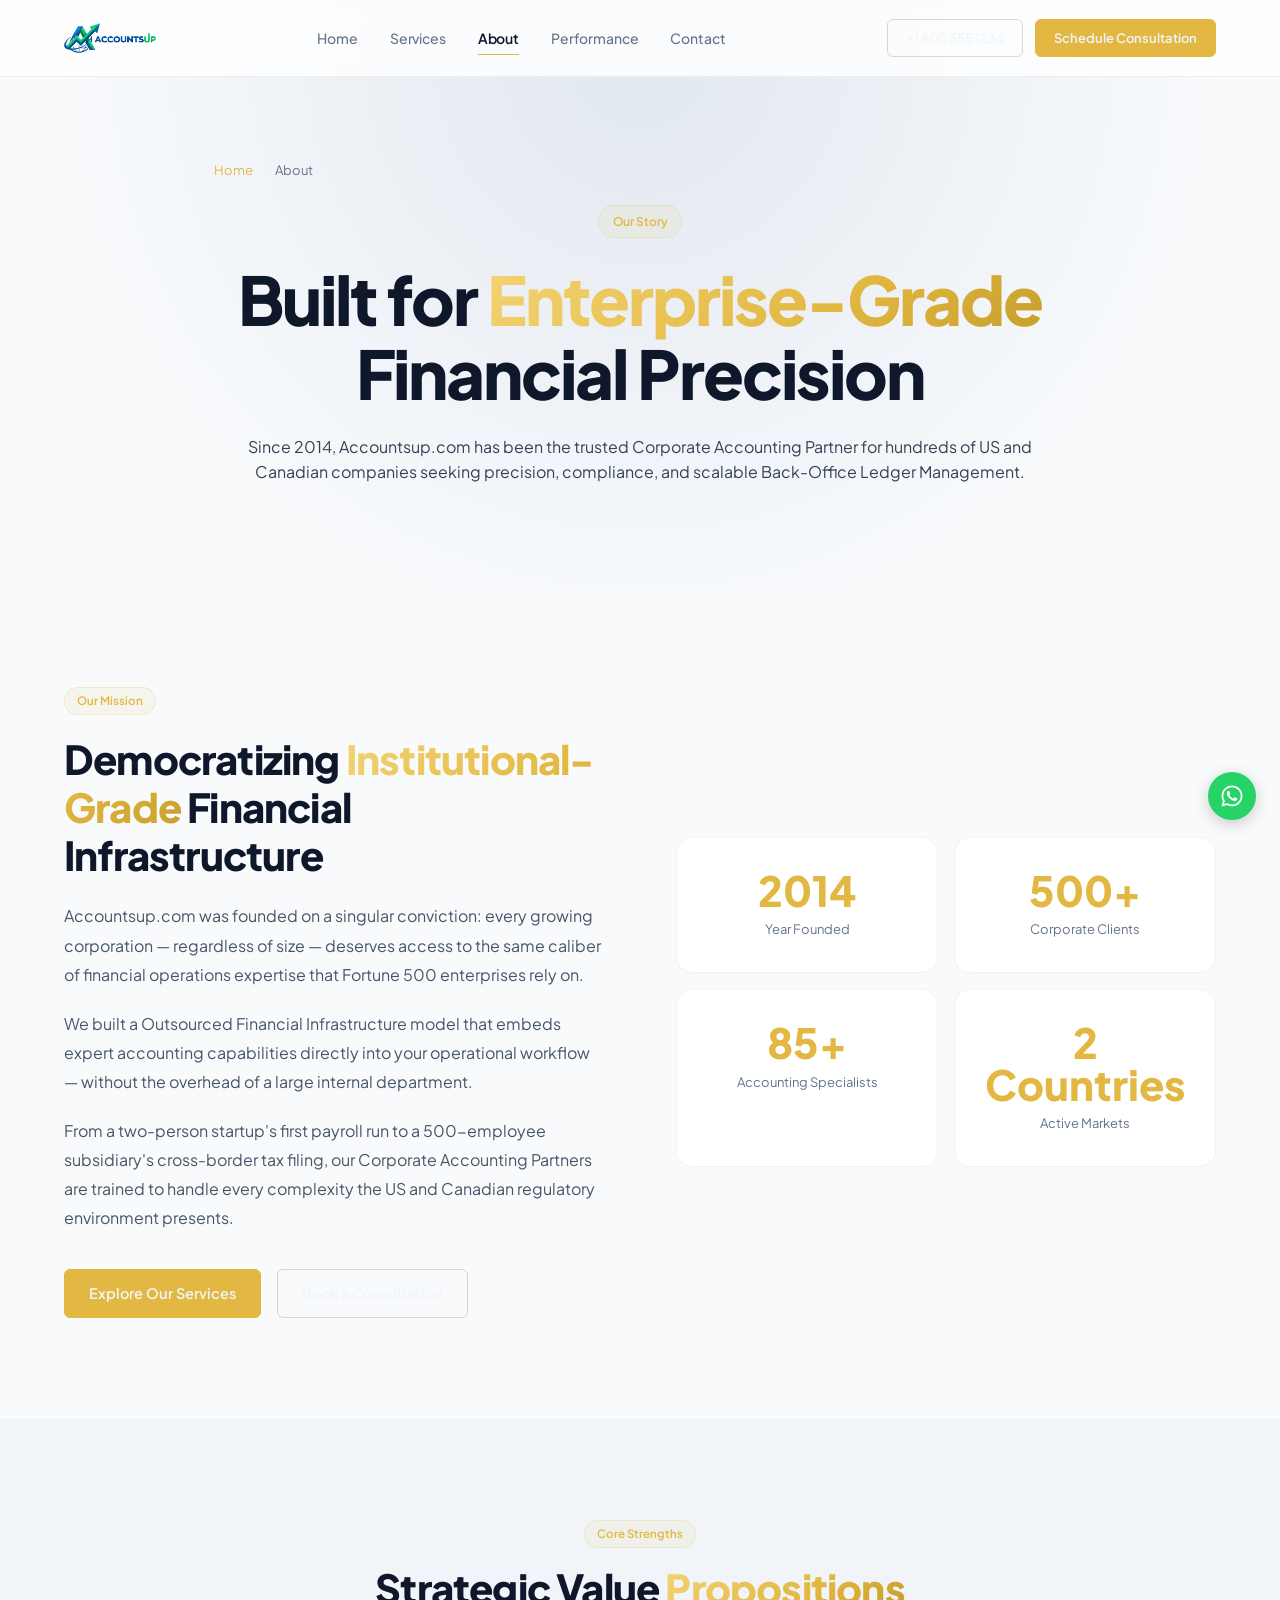
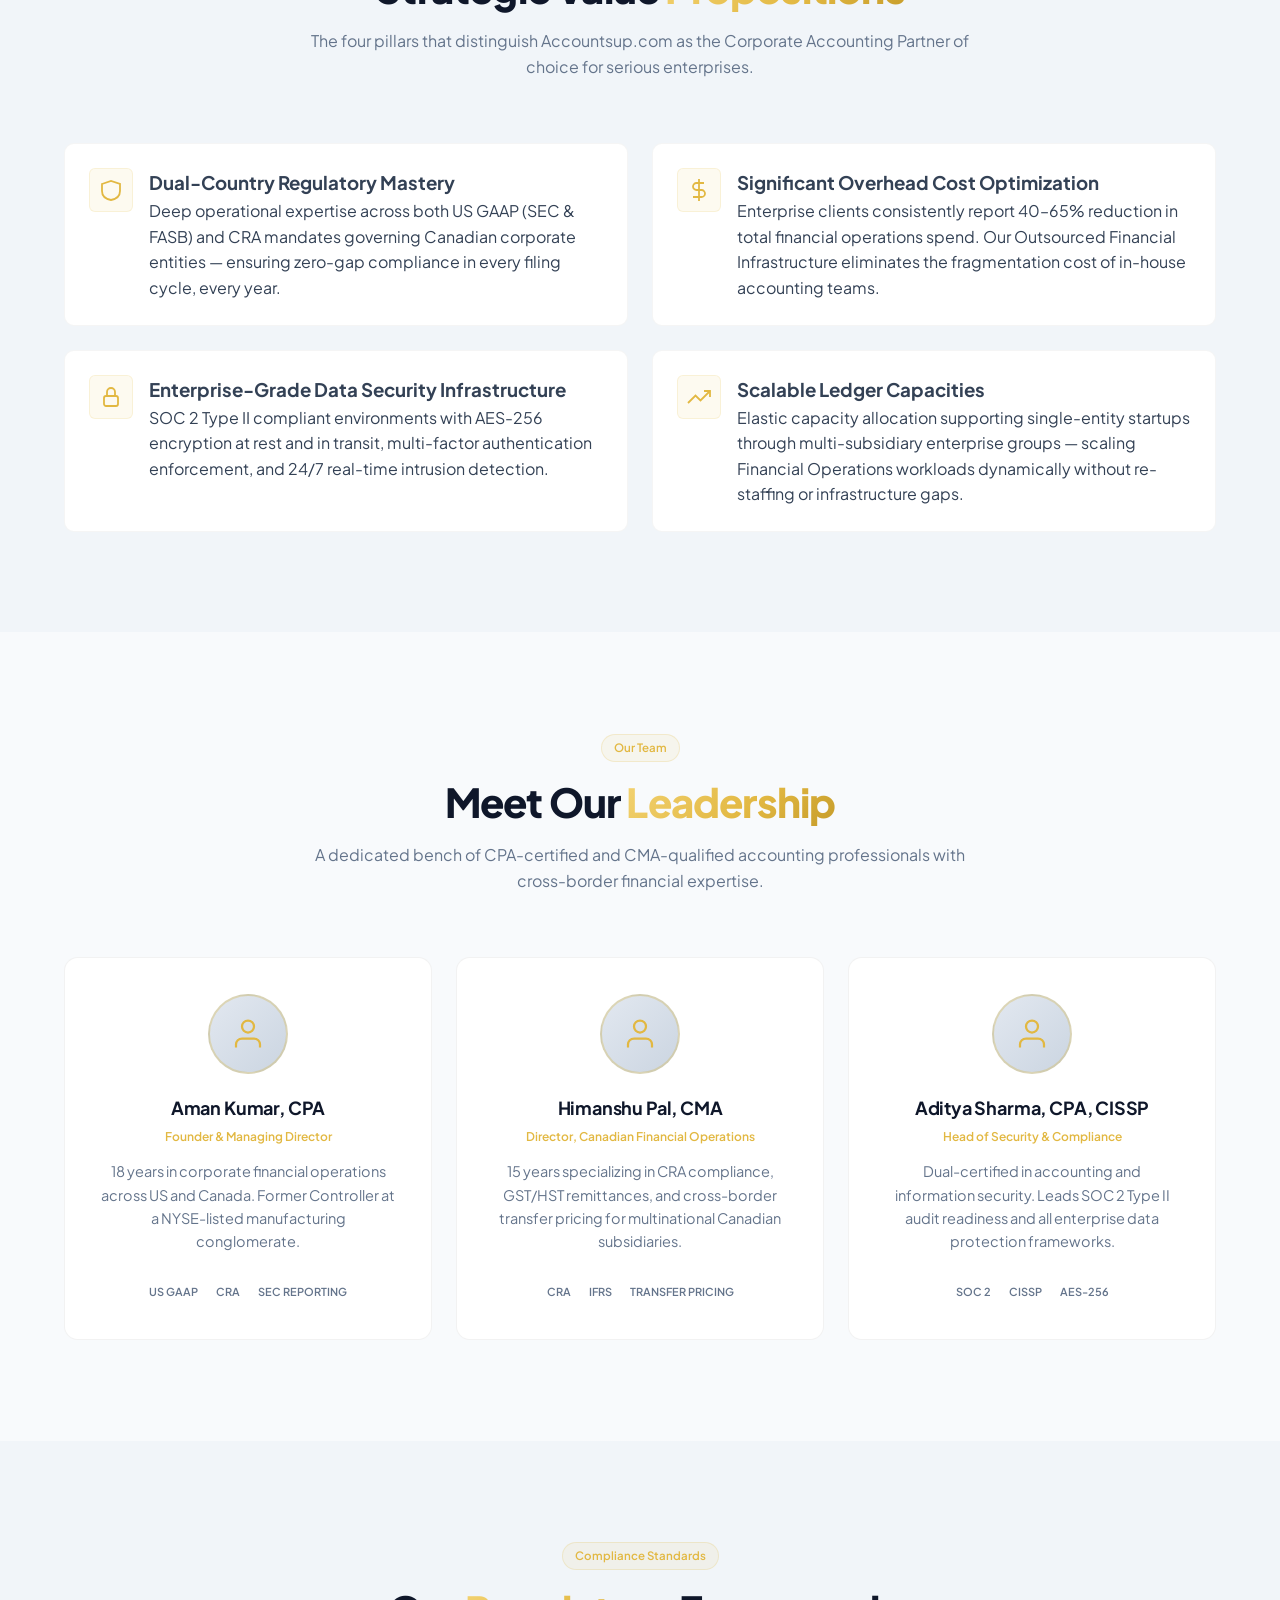
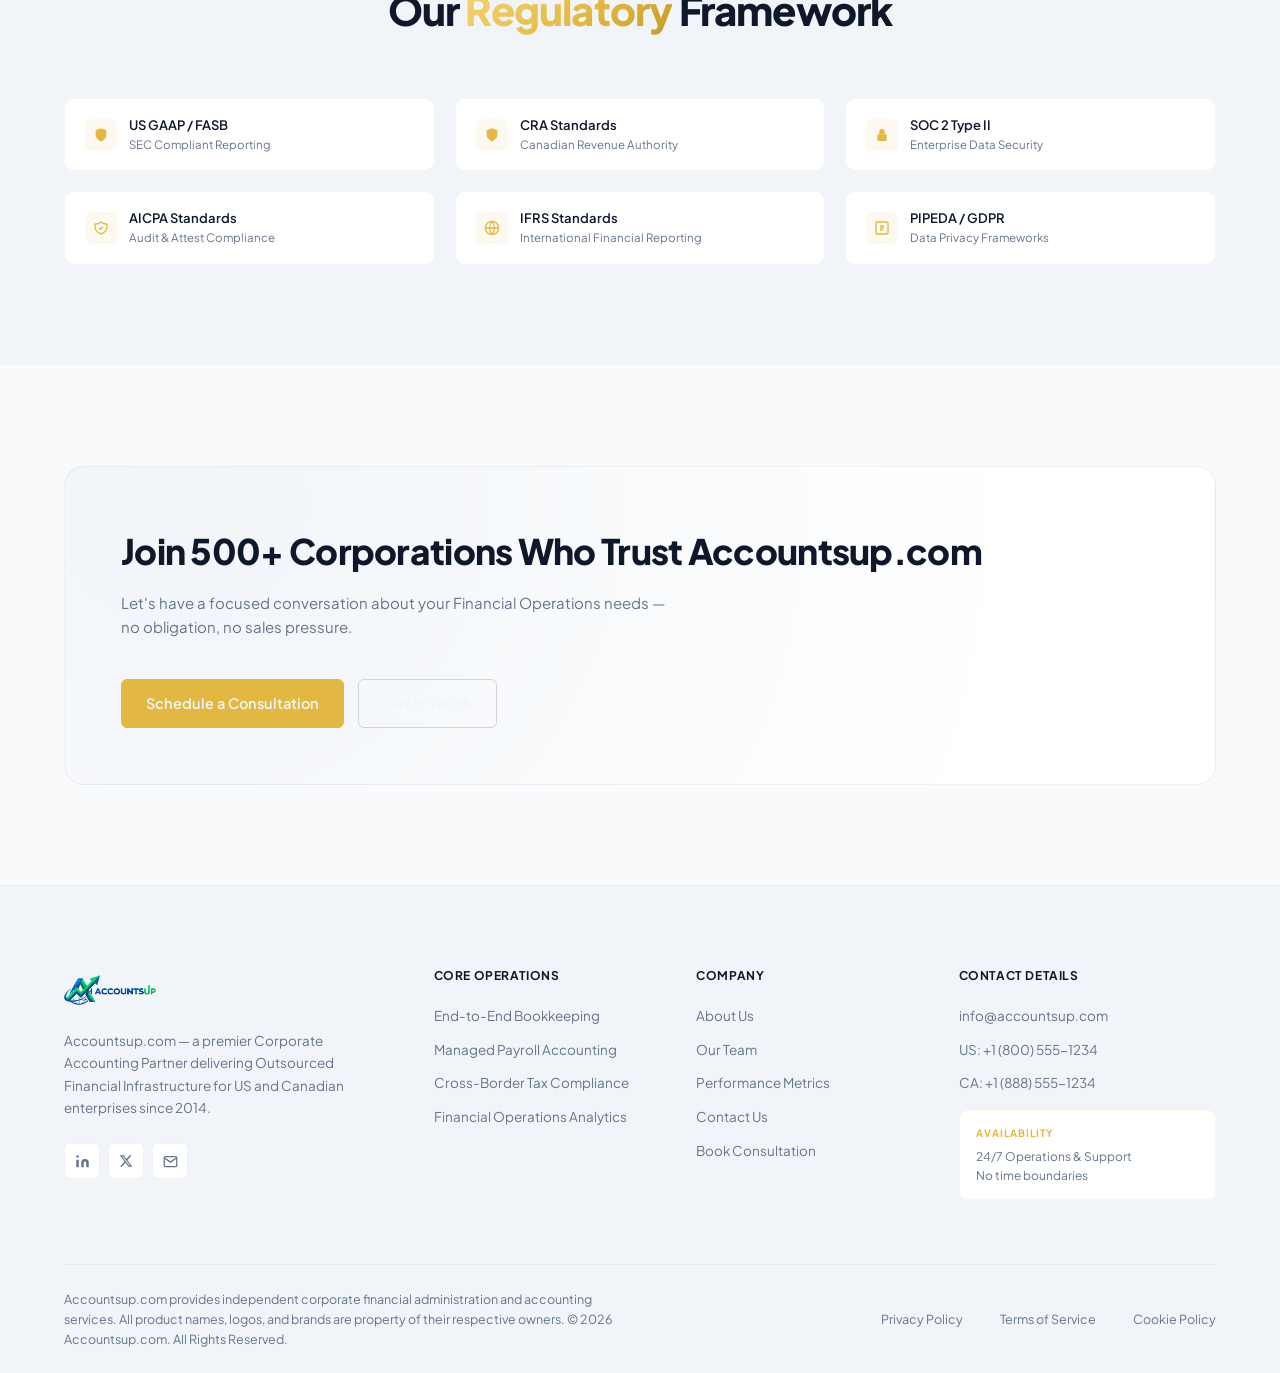
==== commit 7764bb7f: "Update terminology, WhatsApp icon, hide theme toggle, extract and crop transparent logo" ====
--- a/about.html
+++ b/about.html
@@ -3,275 +3,193 @@
 <head>
 <meta charset="UTF-8">
 <meta name="viewport" content="width=device-width, initial-scale=1.0">
-<meta name="description" content="About Accountsup.com — Our story, mission, and leadership team delivering corporate bookkeeping, payroll, and tax compliance across US and Canada.">
-<meta name="theme-color" content="#040d1a">
-<title>Our Story | Accountsup.com</title>
-<link rel="icon" type="image/png" href="assets/logo.png?v=3">
-<link rel="preconnect" href="https://fonts.googleapis.com">
-<link rel="preconnect" href="https://fonts.gstatic.com" crossorigin>
+<meta name="description" content="About Accountsup.com — Our story, mission, and the Corporate Accounting Partner team delivering Outsourced Financial Infrastructure across US and Canada.">
+<title>About Us | Accountsup.com</title>
 <link rel="stylesheet" href="css/global.css?v=3">
 </head>
 <body class="page-fade-in">
 
-<a class="skip-link" href="#main-content">Skip to main content</a>
-
 <header id="main-nav">
   <div class="nav-inner">
-    <a href="index.html" class="nav-logo" id="logo-nav" aria-label="Accountsup home"></a>
-    <nav class="nav-links" aria-label="Primary navigation" role="navigation">
+    <a href="index.html" class="nav-logo">LOGO AREA</a>
+    <nav class="nav-links" aria-label="Primary navigation">
       <a href="index.html" class="nav-link" id="nav-home">Home</a>
       <a href="services.html" class="nav-link" id="nav-services">Services</a>
-      <a href="about.html" class="nav-link" id="nav-about">Our Story</a>
-      <a href="performance.html" class="nav-link" id="nav-performance">Results</a>
+      <a href="about.html" class="nav-link" id="nav-about">About</a>
+      <a href="performance.html" class="nav-link" id="nav-performance">Performance</a>
       <a href="contact.html" class="nav-link" id="nav-contact">Contact</a>
     </nav>
     <div class="nav-actions">
-      <a href="tel:+18005551234" class="btn-outline-sm" aria-label="Call US office">+1 800 555 1234</a>
+      <a href="tel:+18005551234" class="btn-outline-sm">+1 800 555 1234</a>
       <a href="consultation.html" class="btn-gold-sm" id="nav-consultation">Schedule Consultation</a>
     </div>
-    <button class="hamburger" id="hamburger-btn" aria-label="Toggle navigation menu" aria-expanded="false">
-      <span></span><span></span><span></span>
-    </button>
+    <button class="hamburger" id="hamburger-btn" aria-label="Toggle menu"><span></span><span></span><span></span></button>
   </div>
 </header>
-
-<div id="mobile-menu" role="navigation" aria-label="Mobile navigation">
+<div id="mobile-menu">
   <a href="index.html" class="mobile-nav-link" id="mob-nav-home">Home</a>
   <a href="services.html" class="mobile-nav-link" id="mob-nav-services">Services</a>
-  <a href="about.html" class="mobile-nav-link" id="mob-nav-about">Our Story</a>
-  <a href="performance.html" class="mobile-nav-link" id="mob-nav-performance">Results</a>
+  <a href="about.html" class="mobile-nav-link" id="mob-nav-about">About</a>
+  <a href="performance.html" class="mobile-nav-link" id="mob-nav-performance">Performance</a>
   <a href="contact.html" class="mobile-nav-link" id="mob-nav-contact">Contact</a>
   <a href="consultation.html" class="mobile-cta" id="mob-nav-consultation">Schedule Consultation</a>
 </div>
 
-<main id="main-content">
+<main>
   <div class="page-hero">
     <div class="page-hero-inner">
-      <div class="breadcrumb"><a href="index.html">Home</a><span class="breadcrumb-sep">/</span><span>Our Story</span></div>
-      <div class="page-hero-chip">About Us</div>
-      <h1>Our mission &amp;<br><span class="gold-gradient-text">financial precision</span></h1>
-      <p class="hero-sub">Since 2014, Accountsup.com has served as the dedicated accounting department for growing companies. We replace fragmented local firms and complex software with one reliable, enterprise-grade partner.</p>
+      <div class="breadcrumb"><a href="index.html">Home</a><span class="breadcrumb-sep">/</span><span>About</span></div>
+      <div class="page-hero-chip">Our Story</div>
+      <h1>Built for <span class="gold-gradient-text">Enterprise-Grade</span><br>Financial Precision</h1>
+      <p>Since 2014, Accountsup.com has been the trusted Corporate Accounting Partner for hundreds of US and Canadian companies seeking precision, compliance, and scalable Back-Office Ledger Management.</p>
     </div>
   </div>
 
   <div class="section-divider"></div>
 
-  <section class="section" aria-labelledby="mission-heading">
-    <div class="section-inner">
-      <div class="two-col-grid">
+  <section class="section">
+    <div class="section-inner">
+      <div style="display:grid;grid-template-columns:1fr 1fr;gap:72px;align-items:center;">
         <div class="reveal">
-          <div class="section-chip">Our Mission</div>
-          <h2 class="section-title" style="text-align:left;margin-bottom:22px;" id="mission-heading">Enterprise financial operations,<br><span class="gold-gradient-text">made accessible</span></h2>
-          <p class="body-text" style="margin-bottom:20px; color:var(--slate-soft);">We believe growing businesses deserve the same accounting precision and compliance safeguards as Fortune 500 enterprises. Traditional local CPA firms are often slow, while automated software is prone to errors. We bridge the gap.</p>
-          <p class="body-text" style="margin-bottom:20px; color:var(--slate-soft);">By embedding experienced corporate accountants directly into your company, we handle your day-to-day books, run payroll, and manage tax filings under one unified service.</p>
-          <p class="body-text" style="margin-bottom:36px; color:var(--slate-soft);">Whether you are a startup scaling payroll or a multinational handling cross-border filings, our team ensures your compliance is absolute.</p>
+          <div class="section-chip" style="margin-bottom:20px;">Our Mission</div>
+          <h2 class="section-title" style="text-align:left;margin-bottom:22px;">Democratizing <span class="gold-gradient-text">Institutional-Grade</span> Financial Infrastructure</h2>
+          <p style="color:var(--slate-mid);line-height:1.82;margin-bottom:20px;">Accountsup.com was founded on a singular conviction: every growing corporation — regardless of size — deserves access to the same caliber of financial operations expertise that Fortune 500 enterprises rely on.</p>
+          <p style="color:var(--slate-mid);line-height:1.82;margin-bottom:20px;">We built a Outsourced Financial Infrastructure model that embeds expert accounting capabilities directly into your operational workflow — without the overhead of a large internal department.</p>
+          <p style="color:var(--slate-mid);line-height:1.82;margin-bottom:36px;">From a two-person startup's first payroll run to a 500-employee subsidiary's cross-border tax filing, our Corporate Accounting Partners are trained to handle every complexity the US and Canadian regulatory environment presents.</p>
           <div style="display:flex;gap:16px;flex-wrap:wrap;">
-            <a href="services.html" class="btn-gold" id="about-services-link">See What We Cover</a>
+            <a href="services.html" class="btn-gold" id="about-services-link">Explore Our Services</a>
             <a href="consultation.html" class="btn-outline" id="about-consult-link">Book a Consultation</a>
           </div>
         </div>
         <div class="reveal reveal-delay-2">
           <div style="display:grid;grid-template-columns:1fr 1fr;gap:16px;">
-            <div style="background:var(--navy-800);border:1px solid rgba(255,255,255,0.04);border-radius:12px;padding:32px 24px;text-align:center;">
-              <div style="font-size:2.4rem;font-weight:800;color:var(--white);line-height:1;margin-bottom:8px;" data-count="2014">0</div>
+            <div style="background:var(--navy-800);border:1px solid rgba(212,175,55,0.14);border-radius:16px;padding:32px 24px;text-align:center;">
+              <div style="font-size:2.6rem;font-weight:800;color:var(--gold);line-height:1;margin-bottom:8px;" data-count="2014" data-suffix="">0</div>
               <div style="font-size:13px;color:var(--slate-soft);">Year Founded</div>
             </div>
-            <div style="background:var(--navy-800);border:1px solid rgba(255,255,255,0.04);border-radius:12px;padding:32px 24px;text-align:center;">
-              <div style="font-size:2.4rem;font-weight:800;color:var(--white);line-height:1;margin-bottom:8px;" data-count="500" data-suffix="+">0+</div>
-              <div style="font-size:13px;color:var(--slate-soft);">Clients Served</div>
-            </div>
-            <div style="background:var(--navy-800);border:1px solid rgba(255,255,255,0.04);border-radius:12px;padding:32px 24px;text-align:center;">
-              <div style="font-size:2.4rem;font-weight:800;color:var(--white);line-height:1;margin-bottom:8px;" data-count="85" data-suffix="+">0+</div>
+            <div style="background:var(--navy-800);border:1px solid rgba(212,175,55,0.14);border-radius:16px;padding:32px 24px;text-align:center;">
+              <div style="font-size:2.6rem;font-weight:800;color:var(--gold);line-height:1;margin-bottom:8px;" data-count="500" data-suffix="+">0+</div>
+              <div style="font-size:13px;color:var(--slate-soft);">Corporate Clients</div>
+            </div>
+            <div style="background:var(--navy-800);border:1px solid rgba(212,175,55,0.14);border-radius:16px;padding:32px 24px;text-align:center;">
+              <div style="font-size:2.6rem;font-weight:800;color:var(--gold);line-height:1;margin-bottom:8px;" data-count="85" data-suffix="+">0+</div>
               <div style="font-size:13px;color:var(--slate-soft);">Accounting Specialists</div>
             </div>
-            <div style="background:var(--navy-800);border:1px solid rgba(255,255,255,0.04);border-radius:12px;padding:32px 24px;text-align:center;">
-              <div style="font-size:2.4rem;font-weight:800;color:var(--white);line-height:1;margin-bottom:8px;" data-count="2">0</div>
-              <div style="font-size:13px;color:var(--slate-soft);">Countries Covered</div>
-            </div>
-          </div>
-        </div>
-      </div>
-    </div>
-  </section>
-
-  <div class="section-divider"></div>
-
-  <section class="section section-alt" aria-labelledby="why-partner-heading">
+            <div style="background:var(--navy-800);border:1px solid rgba(212,175,55,0.14);border-radius:16px;padding:32px 24px;text-align:center;">
+              <div style="font-size:2.6rem;font-weight:800;color:var(--gold);line-height:1;margin-bottom:8px;" data-count="2" data-suffix=" Countries">0</div>
+              <div style="font-size:13px;color:var(--slate-soft);">Active Markets</div>
+            </div>
+          </div>
+        </div>
+      </div>
+    </div>
+  </section>
+
+  <div class="section-divider"></div>
+
+  <section class="section section-alt">
     <div class="section-inner">
       <div class="section-header reveal">
-        <div class="section-chip">Core Competencies</div>
-        <h2 class="section-title" id="why-partner-heading">Why companies partner with us</h2>
-        <p class="section-subtitle">We build resilient financial infrastructure designed for scaling organizations.</p>
+        <div class="section-chip">Core Strengths</div>
+        <h2 class="section-title">Strategic Value <span class="gold-gradient-text">Propositions</span></h2>
+        <p class="section-subtitle">The four pillars that distinguish Accountsup.com as the Corporate Accounting Partner of choice for serious enterprises.</p>
       </div>
       <div class="grid-2">
         <div class="value-card reveal" id="about-vp-reg">
-          <div class="value-icon" style="flex-shrink:0;">
-            <svg width="20" height="20" viewBox="0 0 24 24" fill="none" stroke="var(--gold)" stroke-width="1.8"><path d="M3 6l9-3 9 3v7c0 4.5-3.5 8-9 9C6.5 21 3 17.5 3 13V6z"/></svg>
-          </div>
-          <div>
-            <h4 class="value-title">Dual-country compliance</h4>
-            <p class="value-text">Seamless bookkeeping and tax filings under both US GAAP and Canadian CRA regulations. We handle state/provincial sales tax nexus issues, multi-currency reporting, and intercompany setups.</p>
-          </div>
+          <div class="card-icon" style="flex-shrink:0;"><svg width="24" height="24" viewBox="0 0 24 24" fill="none" stroke="var(--gold)" stroke-width="1.8"><path d="M3 6l9-3 9 3v7c0 4.5-3.5 8-9 9C6.5 21 3 17.5 3 13V6z"/></svg></div>
+          <div><h3>Dual-Country Regulatory Mastery</h3><p>Deep operational expertise across both US GAAP (SEC &amp; FASB) and CRA mandates governing Canadian corporate entities — ensuring zero-gap compliance in every filing cycle, every year.</p></div>
         </div>
         <div class="value-card reveal reveal-delay-1" id="about-vp-cost">
-          <div class="value-icon" style="flex-shrink:0;">
-            <svg width="20" height="20" viewBox="0 0 24 24" fill="none" stroke="var(--gold)" stroke-width="1.8"><path d="M12 1v22M17 5H9.5a3.5 3.5 0 000 7h5a3.5 3.5 0 010 7H6"/></svg>
-          </div>
-          <div>
-            <h4 class="value-title">Reduced operational overhead</h4>
-            <p class="value-text">Eliminate the high cost of recruiting, onboarding, and training internal finance staff. You get a complete team of bookkeeping, payroll, and tax specialists at a fraction of the cost.</p>
-          </div>
+          <div class="card-icon" style="flex-shrink:0;"><svg width="24" height="24" viewBox="0 0 24 24" fill="none" stroke="var(--gold)" stroke-width="1.8"><path d="M12 1v22M17 5H9.5a3.5 3.5 0 000 7h5a3.5 3.5 0 010 7H6"/></svg></div>
+          <div><h3>Significant Overhead Cost Optimization</h3><p>Enterprise clients consistently report 40–65% reduction in total financial operations spend. Our Outsourced Financial Infrastructure eliminates the fragmentation cost of in-house accounting teams.</p></div>
         </div>
         <div class="value-card reveal reveal-delay-2" id="about-vp-sec">
-          <div class="value-icon" style="flex-shrink:0;">
-            <svg width="20" height="20" viewBox="0 0 24 24" fill="none" stroke="var(--gold)" stroke-width="1.8"><rect x="5" y="11" width="14" height="10" rx="2"/><path d="M8 11V7a4 4 0 018 0v4"/></svg>
-          </div>
-          <div>
-            <h4 class="value-title">Enterprise security standards</h4>
-            <p class="value-text">Your financial records are protected by SOC 2 Type II compliance standards. We employ AES-256 data encryption, enforce multi-factor authentication, and run 24/7 security monitoring.</p>
-          </div>
+          <div class="card-icon" style="flex-shrink:0;"><svg width="24" height="24" viewBox="0 0 24 24" fill="none" stroke="var(--gold)" stroke-width="1.8"><rect x="5" y="11" width="14" height="10" rx="2"/><path d="M8 11V7a4 4 0 018 0v4"/></svg></div>
+          <div><h3>Enterprise-Grade Data Security Infrastructure</h3><p>SOC 2 Type II compliant environments with AES-256 encryption at rest and in transit, multi-factor authentication enforcement, and 24/7 real-time intrusion detection.</p></div>
         </div>
         <div class="value-card reveal reveal-delay-3" id="about-vp-scale">
-          <div class="value-icon" style="flex-shrink:0;">
-            <svg width="20" height="20" viewBox="0 0 24 24" fill="none" stroke="var(--gold)" stroke-width="1.8"><polyline points="23 6 13.5 15.5 8.5 10.5 1 18"/><polyline points="17 6 23 6 23 12"/></svg>
-          </div>
-          <div>
-            <h4 class="value-title">Scalable ledger support</h4>
-            <p class="value-text">As your business grows, your financial operations scale dynamically. We adjust resource allocation as transaction volumes grow, preventing accounting bottlenecks and backlog.</p>
-          </div>
-        </div>
-      </div>
-    </div>
-  </section>
-
-  <div class="section-divider"></div>
-
-  <section class="section" id="team" aria-labelledby="team-heading">
+          <div class="card-icon" style="flex-shrink:0;"><svg width="24" height="24" viewBox="0 0 24 24" fill="none" stroke="var(--gold)" stroke-width="1.8"><polyline points="23 6 13.5 15.5 8.5 10.5 1 18"/><polyline points="17 6 23 6 23 12"/></svg></div>
+          <div><h3>Scalable Ledger Capacities</h3><p>Elastic capacity allocation supporting single-entity startups through multi-subsidiary enterprise groups — scaling Financial Operations workloads dynamically without re-staffing or infrastructure gaps.</p></div>
+        </div>
+      </div>
+    </div>
+  </section>
+
+  <div class="section-divider"></div>
+
+  <section class="section" id="team">
     <div class="section-inner">
       <div class="section-header reveal">
-        <div class="section-chip">Accounting Experts</div>
-        <h2 class="section-title" id="team-heading">Leadership team</h2>
-        <p class="section-subtitle">Certified public accountants with extensive experience in corporate finance operations.</p>
+        <div class="section-chip">Our Team</div>
+        <h2 class="section-title">Meet Our <span class="gold-gradient-text">Leadership</span></h2>
+        <p class="section-subtitle">A dedicated bench of CPA-certified and CMA-qualified accounting professionals with cross-border financial expertise.</p>
       </div>
       <div class="grid-3">
         <div class="card reveal" id="team-card-1" style="text-align:center;">
-          <div style="width:72px;height:72px;border-radius:50%;background:rgba(226, 184, 66, 0.08);border:1.5px solid rgba(226, 184, 66, 0.2);margin:0 auto 20px;display:flex;align-items:center;justify-content:center;">
-            <svg width="32" height="32" viewBox="0 0 24 24" fill="none" stroke="var(--gold)" stroke-width="1.8" aria-hidden="true"><path d="M20 21v-2a4 4 0 00-4-4H8a4 4 0 00-4 4v2"/><circle cx="12" cy="7" r="4"/></svg>
+          <div style="width:80px;height:80px;border-radius:50%;background:linear-gradient(135deg,var(--navy-700),var(--navy-600));border:2px solid rgba(212,175,55,0.3);margin:0 auto 20px;display:flex;align-items:center;justify-content:center;">
+            <svg width="36" height="36" viewBox="0 0 24 24" fill="none" stroke="var(--gold)" stroke-width="1.5"><path d="M20 21v-2a4 4 0 00-4-4H8a4 4 0 00-4 4v2"/><circle cx="12" cy="7" r="4"/></svg>
           </div>
           <h3 class="card-title" style="margin-bottom:4px;">Aman Kumar, CPA</h3>
-          <div style="font-size:12px;color:var(--gold);font-weight:600;margin-bottom:14px;text-transform:uppercase;letter-spacing:0.05em;">Founder &amp; Managing Director</div>
-          <p class="card-text">18 years of corporate accounting experience in the US and Canada. Former Controller at an SEC-registered industrial manufacturer.</p>
+          <div style="font-size:12px;color:var(--gold);font-weight:600;margin-bottom:14px;">Founder &amp; Managing Director</div>
+          <p class="card-text">18 years in corporate financial operations across US and Canada. Former Controller at a NYSE-listed manufacturing conglomerate.</p>
           <div class="card-footer" style="justify-content:center;">
-            <span class="tech-badge">US GAAP</span><span class="tech-badge">CRA</span><span class="tech-badge">SEC Filings</span>
+            <span class="tech-badge">US GAAP</span><span class="tech-badge">CRA</span><span class="tech-badge">SEC Reporting</span>
           </div>
         </div>
         <div class="card reveal reveal-delay-1" id="team-card-2" style="text-align:center;">
-          <div style="width:72px;height:72px;border-radius:50%;background:rgba(226, 184, 66, 0.08);border:1.5px solid rgba(226, 184, 66, 0.2);margin:0 auto 20px;display:flex;align-items:center;justify-content:center;">
-            <svg width="32" height="32" viewBox="0 0 24 24" fill="none" stroke="var(--gold)" stroke-width="1.8" aria-hidden="true"><path d="M20 21v-2a4 4 0 00-4-4H8a4 4 0 00-4 4v2"/><circle cx="12" cy="7" r="4"/></svg>
+          <div style="width:80px;height:80px;border-radius:50%;background:linear-gradient(135deg,var(--navy-700),var(--navy-600));border:2px solid rgba(212,175,55,0.3);margin:0 auto 20px;display:flex;align-items:center;justify-content:center;">
+            <svg width="36" height="36" viewBox="0 0 24 24" fill="none" stroke="var(--gold)" stroke-width="1.5"><path d="M20 21v-2a4 4 0 00-4-4H8a4 4 0 00-4 4v2"/><circle cx="12" cy="7" r="4"/></svg>
           </div>
           <h3 class="card-title" style="margin-bottom:4px;">Himanshu Pal, CMA</h3>
-          <div style="font-size:12px;color:var(--gold);font-weight:600;margin-bottom:14px;text-transform:uppercase;letter-spacing:0.05em;">Director, Canadian Operations</div>
-          <p class="card-text">15 years of CRA compliance, GST/HST remittances, and intercompany pricing support for multinational Canadian subsidiaries.</p>
+          <div style="font-size:12px;color:var(--gold);font-weight:600;margin-bottom:14px;">Director, Canadian Financial Operations</div>
+          <p class="card-text">15 years specializing in CRA compliance, GST/HST remittances, and cross-border transfer pricing for multinational Canadian subsidiaries.</p>
           <div class="card-footer" style="justify-content:center;">
-            <span class="tech-badge">CRA</span><span class="tech-badge">IFRS</span><span class="tech-badge">HST Filing</span>
+            <span class="tech-badge">CRA</span><span class="tech-badge">IFRS</span><span class="tech-badge">Transfer Pricing</span>
           </div>
         </div>
         <div class="card reveal reveal-delay-2" id="team-card-3" style="text-align:center;">
-          <div style="width:72px;height:72px;border-radius:50%;background:rgba(226, 184, 66, 0.08);border:1.5px solid rgba(226, 184, 66, 0.2);margin:0 auto 20px;display:flex;align-items:center;justify-content:center;">
-            <svg width="32" height="32" viewBox="0 0 24 24" fill="none" stroke="var(--gold)" stroke-width="1.8" aria-hidden="true"><path d="M20 21v-2a4 4 0 00-4-4H8a4 4 0 00-4 4v2"/><circle cx="12" cy="7" r="4"/></svg>
+          <div style="width:80px;height:80px;border-radius:50%;background:linear-gradient(135deg,var(--navy-700),var(--navy-600));border:2px solid rgba(212,175,55,0.3);margin:0 auto 20px;display:flex;align-items:center;justify-content:center;">
+            <svg width="36" height="36" viewBox="0 0 24 24" fill="none" stroke="var(--gold)" stroke-width="1.5"><path d="M20 21v-2a4 4 0 00-4-4H8a4 4 0 00-4 4v2"/><circle cx="12" cy="7" r="4"/></svg>
           </div>
           <h3 class="card-title" style="margin-bottom:4px;">Aditya Sharma, CPA, CISSP</h3>
-          <div style="font-size:12px;color:var(--gold);font-weight:600;margin-bottom:14px;text-transform:uppercase;letter-spacing:0.05em;">Head of Security &amp; Compliance</div>
-          <p class="card-text">Oversees SOC 2 Type II alignment, corporate internal auditing, and operational data security infrastructure across all client setups.</p>
+          <div style="font-size:12px;color:var(--gold);font-weight:600;margin-bottom:14px;">Head of Security &amp; Compliance</div>
+          <p class="card-text">Dual-certified in accounting and information security. Leads SOC 2 Type II audit readiness and all enterprise data protection frameworks.</p>
           <div class="card-footer" style="justify-content:center;">
-            <span class="tech-badge">SOC 2</span><span class="tech-badge">Security</span><span class="tech-badge">Audits</span>
-          </div>
-        </div>
-      </div>
-    </div>
-  </section>
-
-  <div class="section-divider"></div>
-
-  <section class="section section-alt" aria-labelledby="compliance-heading">
+            <span class="tech-badge">SOC 2</span><span class="tech-badge">CISSP</span><span class="tech-badge">AES-256</span>
+          </div>
+        </div>
+      </div>
+    </div>
+  </section>
+
+  <div class="section-divider"></div>
+
+  <section class="section section-alt">
     <div class="section-inner">
       <div class="section-header reveal">
-        <div class="section-chip">Security &amp; Standards</div>
-        <h2 class="section-title" id="compliance-heading">Compliance standards</h2>
-        <p class="section-subtitle">We maintain rigorous operational and financial frameworks to safeguard client databases.</p>
-      </div>
-      <div class="grid-3" id="compliance-grid">
-        <div class="compliance-badge">
-          <div class="compliance-badge-icon" aria-hidden="true">
-            <svg width="15" height="15" viewBox="0 0 24 24" fill="var(--gold)"><path d="M12 22s8-4 8-10V5l-8-3-8 3v7c0 6 8 10 8 10z"/></svg>
-          </div>
-          <div>
-            <div class="compliance-badge-title">US GAAP / FASB</div>
-            <div class="compliance-badge-sub">SEC-Compliant Reporting</div>
-          </div>
-        </div>
-        <div class="compliance-badge">
-          <div class="compliance-badge-icon" aria-hidden="true">
-            <svg width="15" height="15" viewBox="0 0 24 24" fill="var(--gold)"><path d="M12 22s8-4 8-10V5l-8-3-8 3v7c0 6 8 10 8 10z"/></svg>
-          </div>
-          <div>
-            <div class="compliance-badge-title">CRA Standards</div>
-            <div class="compliance-badge-sub">Canadian Revenue Authority</div>
-          </div>
-        </div>
-        <div class="compliance-badge">
-          <div class="compliance-badge-icon" aria-hidden="true">
-            <svg width="15" height="15" viewBox="0 0 24 24" fill="var(--gold)"><rect x="5" y="11" width="14" height="10" rx="2"/><path d="M8 11V7a4 4 0 018 0v4"/></svg>
-          </div>
-          <div>
-            <div class="compliance-badge-title">SOC 2 Type II</div>
-            <div class="compliance-badge-sub">Data Protection Framework</div>
-          </div>
-        </div>
-        <div class="compliance-badge">
-          <div class="compliance-badge-icon" aria-hidden="true">
-            <svg width="15" height="15" viewBox="0 0 24 24" fill="none" stroke="var(--gold)" stroke-width="2"><path d="M9 12l2 2 4-4m5.618-4.016A11.955 11.955 0 0112 2.944a11.955 11.955 0 01-8.618 3.04A12.02 12.02 0 003 9c0 5.591 3.824 10.29 9 11.622 5.176-1.332 9-6.03 9-11.622 0-1.042-.133-2.052-.382-3.016z"/></svg>
-          </div>
-          <div>
-            <div class="compliance-badge-title">AICPA Standards</div>
-            <div class="compliance-badge-sub">Audit Standards Certified</div>
-          </div>
-        </div>
-        <div class="compliance-badge">
-          <div class="compliance-badge-icon" aria-hidden="true">
-            <svg width="15" height="15" viewBox="0 0 24 24" fill="none" stroke="var(--gold)" stroke-width="2"><circle cx="12" cy="12" r="10"/><path d="M2 12h20M12 2a15.3 15.3 0 010 20M12 2a15.3 15.3 0 000 20"/></svg>
-          </div>
-          <div>
-            <div class="compliance-badge-title">IFRS Compliance</div>
-            <div class="compliance-badge-sub">International Standards</div>
-          </div>
-        </div>
-        <div class="compliance-badge">
-          <div class="compliance-badge-icon" aria-hidden="true">
-            <svg width="15" height="15" viewBox="0 0 24 24" fill="none" stroke="var(--gold)" stroke-width="2"><rect x="3" y="3" width="18" height="18" rx="2"/><path d="M9 9h6M9 12h6M9 15h4"/></svg>
-          </div>
-          <div>
-            <div class="compliance-badge-title">PIPEDA / GDPR</div>
-            <div class="compliance-badge-sub">Privacy Legislation Enforced</div>
-          </div>
-        </div>
-      </div>
-    </div>
-  </section>
-
-  <div class="section-divider"></div>
-
-  <!-- CTA -->
-  <section class="section" aria-labelledby="cta-heading">
+        <div class="section-chip">Compliance Standards</div>
+        <h2 class="section-title">Our <span class="gold-gradient-text">Regulatory</span> Framework</h2>
+      </div>
+      <div style="display:grid;grid-template-columns:repeat(3,1fr);gap:20px;" class="reveal" id="compliance-grid">
+        <div class="compliance-badge"><div class="compliance-badge-icon"><svg width="16" height="16" viewBox="0 0 24 24" fill="var(--gold)"><path d="M12 22s8-4 8-10V5l-8-3-8 3v7c0 6 8 10 8 10z"/></svg></div><div><div class="compliance-badge-title">US GAAP / FASB</div><div class="compliance-badge-sub">SEC Compliant Reporting</div></div></div>
+        <div class="compliance-badge"><div class="compliance-badge-icon"><svg width="16" height="16" viewBox="0 0 24 24" fill="var(--gold)"><path d="M12 22s8-4 8-10V5l-8-3-8 3v7c0 6 8 10 8 10z"/></svg></div><div><div class="compliance-badge-title">CRA Standards</div><div class="compliance-badge-sub">Canadian Revenue Authority</div></div></div>
+        <div class="compliance-badge"><div class="compliance-badge-icon"><svg width="16" height="16" viewBox="0 0 24 24" fill="var(--gold)"><rect x="5" y="11" width="14" height="10" rx="2"/><path d="M8 11V7a4 4 0 018 0v4"/></svg></div><div><div class="compliance-badge-title">SOC 2 Type II</div><div class="compliance-badge-sub">Enterprise Data Security</div></div></div>
+        <div class="compliance-badge"><div class="compliance-badge-icon"><svg width="16" height="16" viewBox="0 0 24 24" fill="none" stroke="var(--gold)" stroke-width="2"><path d="M9 12l2 2 4-4m5.618-4.016A11.955 11.955 0 0112 2.944a11.955 11.955 0 01-8.618 3.04A12.02 12.02 0 003 9c0 5.591 3.824 10.29 9 11.622 5.176-1.332 9-6.03 9-11.622 0-1.042-.133-2.052-.382-3.016z"/></svg></div><div><div class="compliance-badge-title">AICPA Standards</div><div class="compliance-badge-sub">Audit &amp; Attest Compliance</div></div></div>
+        <div class="compliance-badge"><div class="compliance-badge-icon"><svg width="16" height="16" viewBox="0 0 24 24" fill="none" stroke="var(--gold)" stroke-width="2"><circle cx="12" cy="12" r="10"/><path d="M2 12h20M12 2a15.3 15.3 0 010 20M12 2a15.3 15.3 0 000 20"/></svg></div><div><div class="compliance-badge-title">IFRS Standards</div><div class="compliance-badge-sub">International Financial Reporting</div></div></div>
+        <div class="compliance-badge"><div class="compliance-badge-icon"><svg width="16" height="16" viewBox="0 0 24 24" fill="none" stroke="var(--gold)" stroke-width="2"><rect x="3" y="3" width="18" height="18" rx="2"/><path d="M9 9h6M9 12h6M9 15h4"/></svg></div><div><div class="compliance-badge-title">PIPEDA / GDPR</div><div class="compliance-badge-sub">Data Privacy Frameworks</div></div></div>
+      </div>
+    </div>
+  </section>
+
+  <div class="section-divider"></div>
+
+  <section class="section">
     <div class="section-inner">
       <div class="cta-banner reveal">
-        <div>
-          <h2 id="cta-heading">Ready to stop managing your accounting yourself?</h2>
-          <p>One 30-minute call is all it takes. We'll tell you exactly what we'd handle and what it would cost — no pitch, no pressure.</p>
-        </div>
+        <div><h2>Join 500+ Corporations Who Trust Accountsup.com</h2><p>Let's have a focused conversation about your Financial Operations needs — no obligation, no sales pressure.</p></div>
         <div class="cta-actions">
-          <a href="consultation.html" class="btn-gold" id="about-cta-consult">Book a Consultation</a>
-          <a href="contact.html" class="btn-outline" id="about-cta-contact">Ask a Question</a>
+          <a href="consultation.html" class="btn-gold" id="about-cta-consult">Schedule a Consultation</a>
+          <a href="contact.html" class="btn-outline" id="about-cta-contact">Get In Touch</a>
         </div>
       </div>
     </div>
@@ -281,54 +199,16 @@
 <footer id="main-footer">
   <div class="footer-inner">
     <div class="footer-grid">
-      <div>
-        <a href="index.html" class="nav-logo footer-logo" aria-label="Accountsup home"></a>
-        <p class="footer-brand-desc">Dedicated accounting for US and Canadian corporations. Bookkeeping, payroll, and tax — without the hiring.</p>
-        <div class="footer-socials">
-          <a href="#" class="footer-social" aria-label="LinkedIn"><svg width="15" height="15" viewBox="0 0 24 24" fill="currentColor" aria-hidden="true"><path d="M16 8a6 6 0 016 6v7h-4v-7a2 2 0 00-4 0v7h-4v-7a6 6 0 016-6zM2 9h4v12H2z"/><circle cx="4" cy="4" r="2"/></svg></a>
-          <a href="#" class="footer-social" aria-label="X (Twitter)"><svg width="14" height="14" viewBox="0 0 24 24" fill="currentColor" aria-hidden="true"><path d="M18.244 2.25h3.308l-7.227 8.26 8.502 11.24H16.17l-5.214-6.817L4.99 21.75H1.68l7.73-8.835L1.254 2.25H8.08l4.713 6.231zm-1.161 17.52h1.833L7.084 4.126H5.117z"/></svg></a>
-          <a href="mailto:info@accountsup.com" class="footer-social" aria-label="Email us"><svg width="15" height="15" viewBox="0 0 24 24" fill="none" stroke="currentColor" stroke-width="2" aria-hidden="true"><path d="M4 4h16c1.1 0 2 .9 2 2v12c0 1.1-.9 2-2 2H4c-1.1 0-2-.9-2-2V6c0-1.1.9-2 2-2z"/><polyline points="22,6 12,13 2,6"/></svg></a>
-        </div>
-      </div>
-      <div>
-        <div class="footer-col-title">Services</div>
-        <a href="services.html#bookkeeping" class="footer-link">Bookkeeping</a>
-        <a href="services.html#payroll" class="footer-link">Payroll Accounting</a>
-        <a href="services.html#tax" class="footer-link">Tax &amp; Compliance</a>
-        <a href="performance.html" class="footer-link">Results &amp; Metrics</a>
-      </div>
-      <div>
-        <div class="footer-col-title">Company</div>
-        <a href="about.html" class="footer-link">About Us</a>
-        <a href="about.html#team" class="footer-link">Our Team</a>
-        <a href="performance.html" class="footer-link">Performance</a>
-        <a href="contact.html" class="footer-link">Contact</a>
-        <a href="consultation.html" class="footer-link">Book Consultation</a>
-      </div>
-      <div>
-        <div class="footer-col-title">Contact</div>
-        <a href="mailto:info@accountsup.com" class="footer-link">info@accountsup.com</a>
-        <a href="tel:+18005551234" class="footer-link">US: +1 (800) 555-1234</a>
-        <a href="tel:+18885551234" class="footer-link">CA: +1 (888) 555-1234</a>
-        <div class="footer-availability">
-          <div class="footer-availability-label">Availability</div>
-          <div class="footer-availability-text">24/7 Operations &amp; Support</div>
-        </div>
-      </div>
-    </div>
-    <div class="footer-bottom">
-      <p class="footer-legal">© 2026 Accountsup.com. All Rights Reserved. Independent corporate financial administration services.</p>
-      <div class="footer-policy-links">
-        <a href="#">Privacy Policy</a><span aria-hidden="true">|</span><a href="#">Terms of Service</a><span aria-hidden="true">|</span><a href="#">Cookie Policy</a>
-      </div>
-    </div>
+      <div><div class="nav-logo" style="margin-bottom:16px;width:140px;height:48px;">LOGO AREA</div><p class="footer-brand-desc">Accountsup.com — a premier Corporate Accounting Partner delivering Outsourced Financial Infrastructure for US and Canadian enterprises since 2014.</p><div class="footer-socials"><a href="#" class="footer-social" aria-label="LinkedIn"><svg width="15" height="15" viewBox="0 0 24 24" fill="currentColor"><path d="M16 8a6 6 0 016 6v7h-4v-7a2 2 0 00-4 0v7h-4v-7a6 6 0 016-6zM2 9h4v12H2z"/><circle cx="4" cy="4" r="2"/></svg></a><a href="#" class="footer-social" aria-label="Twitter"><svg width="14" height="14" viewBox="0 0 24 24" fill="currentColor"><path d="M18.244 2.25h3.308l-7.227 8.26 8.502 11.24H16.17l-5.214-6.817L4.99 21.75H1.68l7.73-8.835L1.254 2.25H8.08l4.713 6.231zm-1.161 17.52h1.833L7.084 4.126H5.117z"/></svg></a><a href="mailto:info@accountsup.com" class="footer-social" aria-label="Email"><svg width="15" height="15" viewBox="0 0 24 24" fill="none" stroke="currentColor" stroke-width="2"><path d="M4 4h16c1.1 0 2 .9 2 2v12c0 1.1-.9 2-2 2H4c-1.1 0-2-.9-2-2V6c0-1.1.9-2 2-2z"/><polyline points="22,6 12,13 2,6"/></svg></a></div></div>
+      <div><div class="footer-col-title">Core Operations</div><a href="services.html#bookkeeping" class="footer-link">End-to-End Bookkeeping</a><a href="services.html#payroll" class="footer-link">Managed Payroll Accounting</a><a href="services.html#tax" class="footer-link">Cross-Border Tax Compliance</a><a href="performance.html" class="footer-link">Financial Operations Analytics</a></div>
+      <div><div class="footer-col-title">Company</div><a href="about.html" class="footer-link">About Us</a><a href="about.html#team" class="footer-link">Our Team</a><a href="performance.html" class="footer-link">Performance Metrics</a><a href="contact.html" class="footer-link">Contact Us</a><a href="consultation.html" class="footer-link">Book Consultation</a></div>
+      <div><div class="footer-col-title">Contact Details</div><a href="mailto:info@accountsup.com" class="footer-link">info@accountsup.com</a><a href="tel:+18005551234" class="footer-link">US: +1 (800) 555-1234</a><a href="tel:+18885551234" class="footer-link">CA: +1 (888) 555-1234</a><div style="margin-top:16px;background:var(--navy-800);border:1px solid rgba(212,175,55,0.1);border-radius:8px;padding:14px 16px;"><div style="font-size:10px;font-weight:700;color:var(--gold);letter-spacing:.1em;text-transform:uppercase;margin-bottom:6px;">Availability</div><div style="font-size:12px;color:var(--slate-soft);line-height:1.6;">24/7 Operations & Support<br>No time boundaries</div></div></div>
+    </div>
+    <div class="footer-bottom"><p class="footer-legal">Accountsup.com provides independent corporate financial administration and accounting services. All product names, logos, and brands are property of their respective owners. © 2026 Accountsup.com. All Rights Reserved.</p><div class="footer-policy-links"><a href="#">Privacy Policy</a><span>|</span><a href="#">Terms of Service</a><span>|</span><a href="#">Cookie Policy</a></div></div>
   </div>
 </footer>
-
-<button id="back-to-top" aria-label="Back to top">
-  <svg width="18" height="18" viewBox="0 0 24 24" fill="none" stroke="#040d1a" stroke-width="2.8" aria-hidden="true"><path d="M18 15l-6-6-6 6"/></svg>
-</button>
-
+<button id="back-to-top" aria-label="Back to top"><svg width="20" height="20" viewBox="0 0 24 24" fill="none" stroke="#040d1a" stroke-width="2.8"><path d="M18 15l-6-6-6 6"/></svg></button>
+<style>@media(max-width:900px){[style*="grid-template-columns:1fr 1fr"]{grid-template-columns:1fr!important}[style*="grid-template-columns:repeat(3,1fr)"]{grid-template-columns:1fr 1fr!important}}</style>
 <script src="js/nav.js?v=3"></script>
 </body>
 </html>
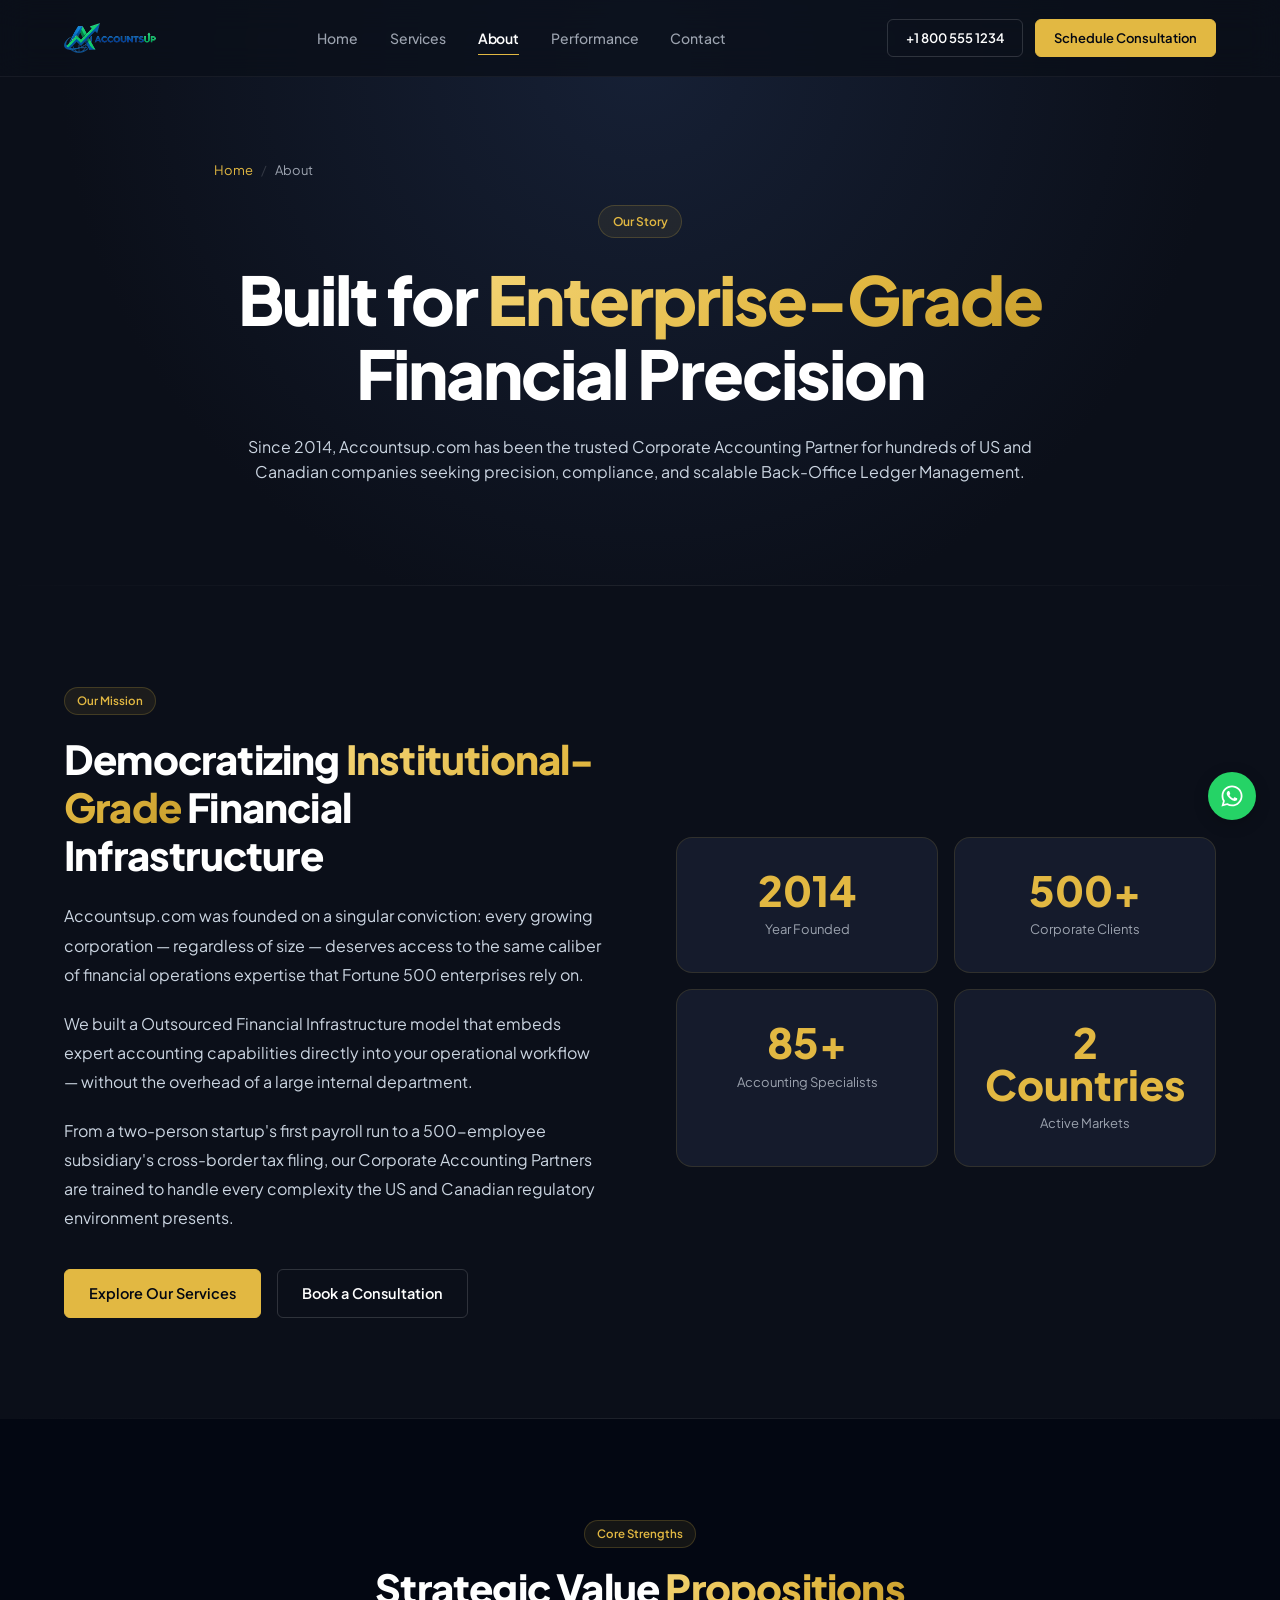
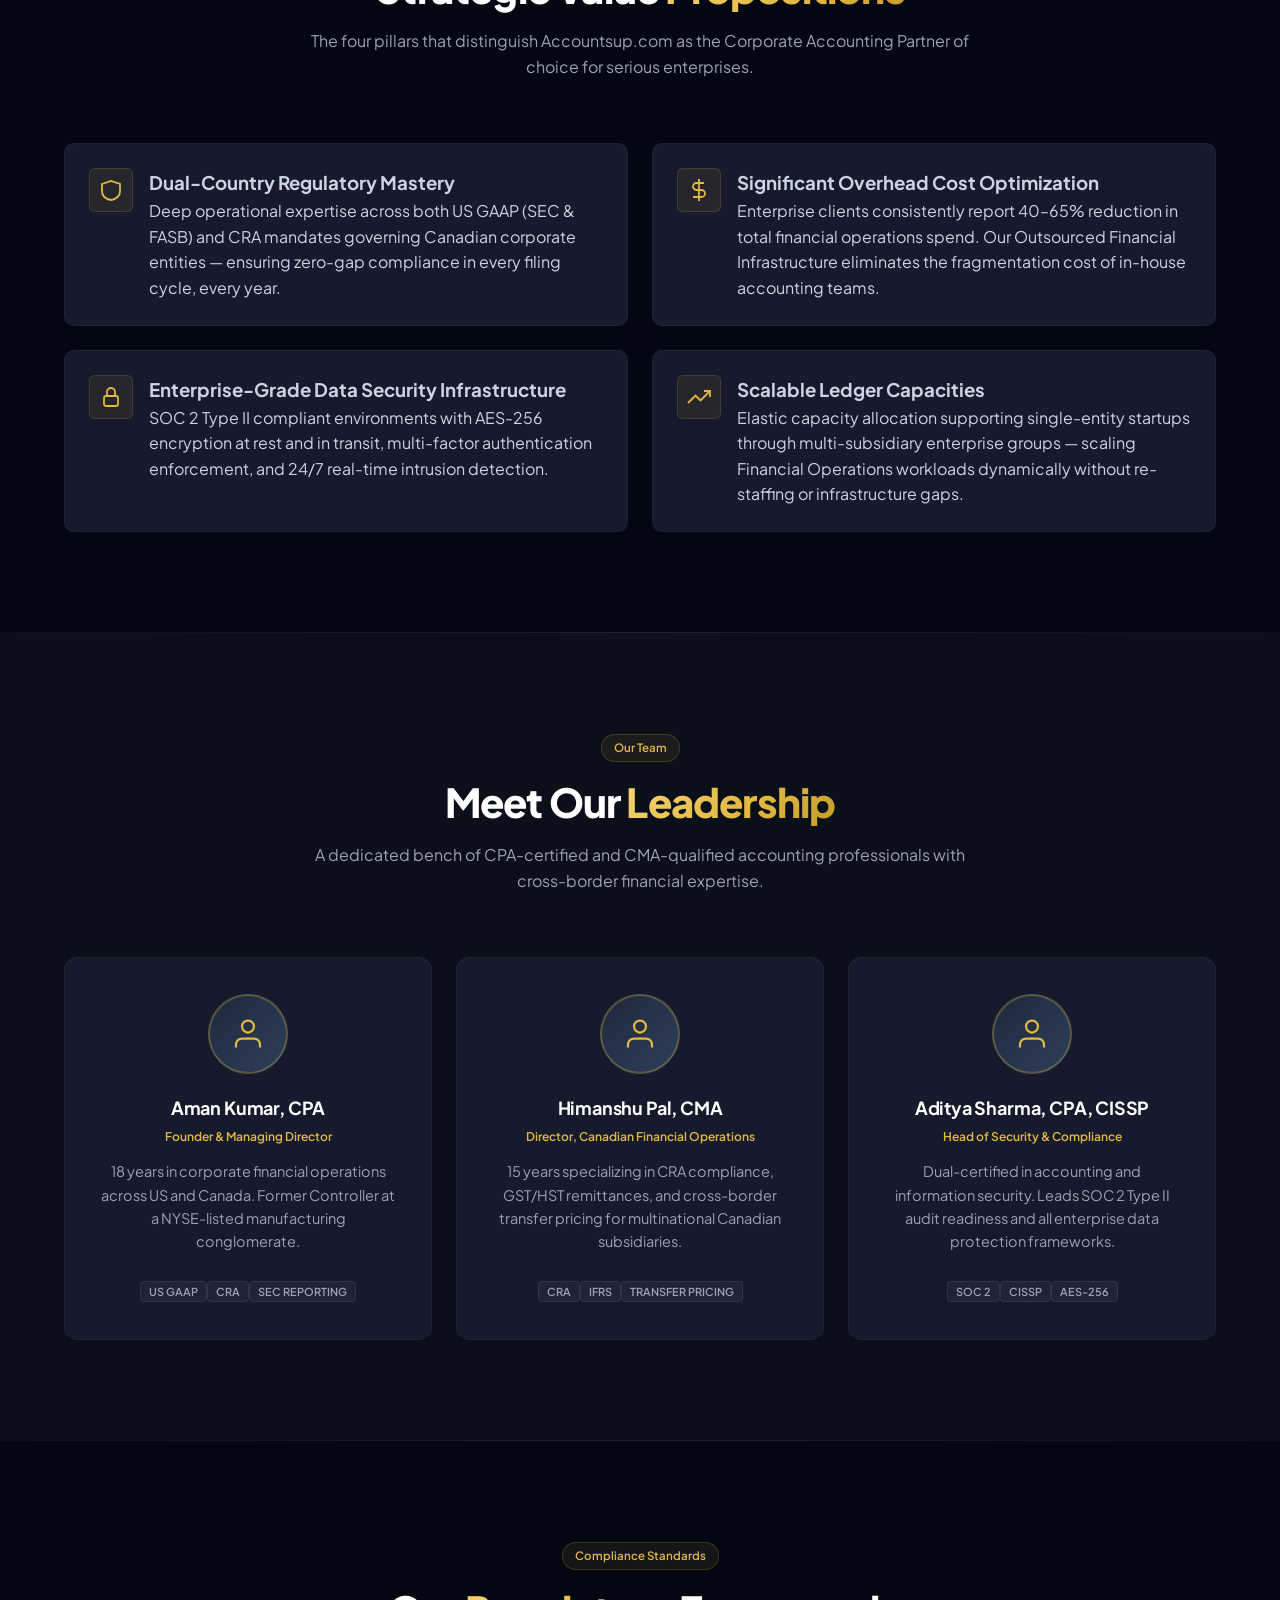
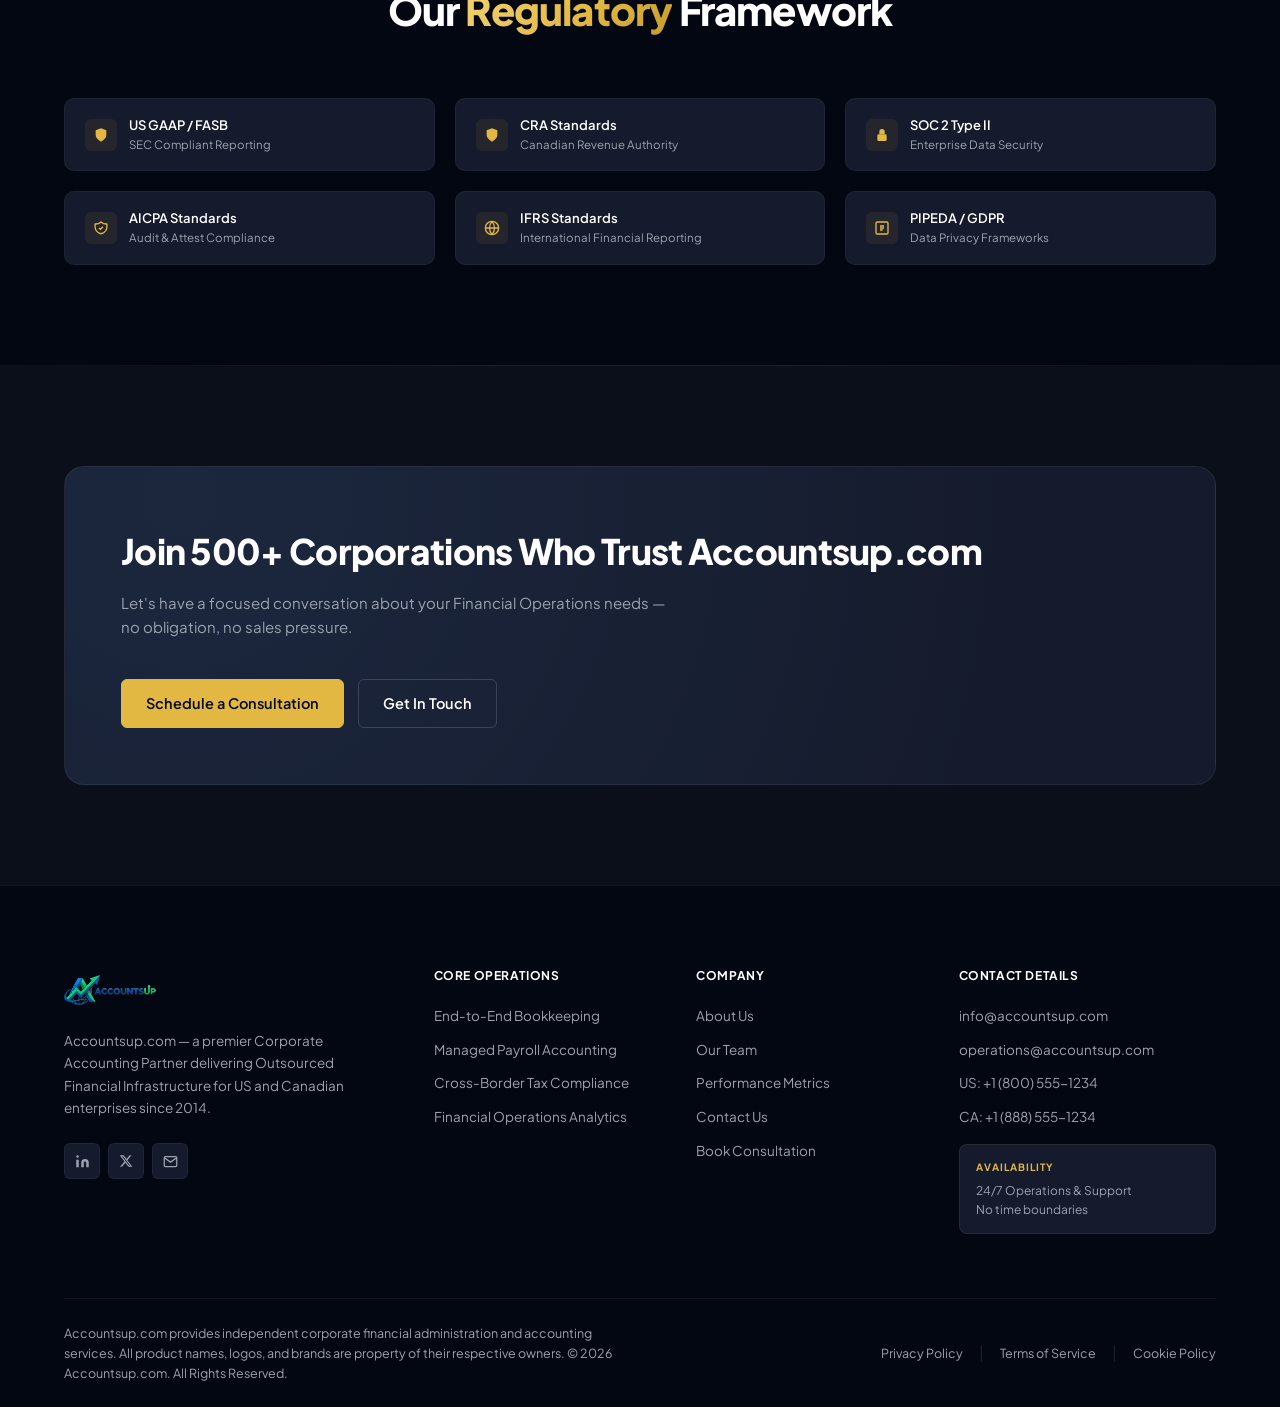
==== commit ff6574a0: "Update terminology, WhatsApp icon, hide theme toggle, extract and crop transparent logo" ====
--- a/about.html
+++ b/about.html
@@ -5,7 +5,7 @@
 <meta name="viewport" content="width=device-width, initial-scale=1.0">
 <meta name="description" content="About Accountsup.com — Our story, mission, and the Corporate Accounting Partner team delivering Outsourced Financial Infrastructure across US and Canada.">
 <title>About Us | Accountsup.com</title>
-<link rel="stylesheet" href="css/global.css?v=3">
+<link rel="stylesheet" href="css/global.css?v=5">
 </head>
 <body class="page-fade-in">
 
@@ -202,13 +202,13 @@
       <div><div class="nav-logo" style="margin-bottom:16px;width:140px;height:48px;">LOGO AREA</div><p class="footer-brand-desc">Accountsup.com — a premier Corporate Accounting Partner delivering Outsourced Financial Infrastructure for US and Canadian enterprises since 2014.</p><div class="footer-socials"><a href="#" class="footer-social" aria-label="LinkedIn"><svg width="15" height="15" viewBox="0 0 24 24" fill="currentColor"><path d="M16 8a6 6 0 016 6v7h-4v-7a2 2 0 00-4 0v7h-4v-7a6 6 0 016-6zM2 9h4v12H2z"/><circle cx="4" cy="4" r="2"/></svg></a><a href="#" class="footer-social" aria-label="Twitter"><svg width="14" height="14" viewBox="0 0 24 24" fill="currentColor"><path d="M18.244 2.25h3.308l-7.227 8.26 8.502 11.24H16.17l-5.214-6.817L4.99 21.75H1.68l7.73-8.835L1.254 2.25H8.08l4.713 6.231zm-1.161 17.52h1.833L7.084 4.126H5.117z"/></svg></a><a href="mailto:info@accountsup.com" class="footer-social" aria-label="Email"><svg width="15" height="15" viewBox="0 0 24 24" fill="none" stroke="currentColor" stroke-width="2"><path d="M4 4h16c1.1 0 2 .9 2 2v12c0 1.1-.9 2-2 2H4c-1.1 0-2-.9-2-2V6c0-1.1.9-2 2-2z"/><polyline points="22,6 12,13 2,6"/></svg></a></div></div>
       <div><div class="footer-col-title">Core Operations</div><a href="services.html#bookkeeping" class="footer-link">End-to-End Bookkeeping</a><a href="services.html#payroll" class="footer-link">Managed Payroll Accounting</a><a href="services.html#tax" class="footer-link">Cross-Border Tax Compliance</a><a href="performance.html" class="footer-link">Financial Operations Analytics</a></div>
       <div><div class="footer-col-title">Company</div><a href="about.html" class="footer-link">About Us</a><a href="about.html#team" class="footer-link">Our Team</a><a href="performance.html" class="footer-link">Performance Metrics</a><a href="contact.html" class="footer-link">Contact Us</a><a href="consultation.html" class="footer-link">Book Consultation</a></div>
-      <div><div class="footer-col-title">Contact Details</div><a href="mailto:info@accountsup.com" class="footer-link">info@accountsup.com</a><a href="tel:+18005551234" class="footer-link">US: +1 (800) 555-1234</a><a href="tel:+18885551234" class="footer-link">CA: +1 (888) 555-1234</a><div style="margin-top:16px;background:var(--navy-800);border:1px solid rgba(212,175,55,0.1);border-radius:8px;padding:14px 16px;"><div style="font-size:10px;font-weight:700;color:var(--gold);letter-spacing:.1em;text-transform:uppercase;margin-bottom:6px;">Availability</div><div style="font-size:12px;color:var(--slate-soft);line-height:1.6;">24/7 Operations & Support<br>No time boundaries</div></div></div>
+      <div><div class="footer-col-title">Contact Details</div><a href="mailto:info@accountsup.com" class="footer-link">info@accountsup.com</a><a href="mailto:operations@accountsup.com" class="footer-link">operations@accountsup.com</a><a href="tel:+18005551234" class="footer-link">US: +1 (800) 555-1234</a><a href="tel:+18885551234" class="footer-link">CA: +1 (888) 555-1234</a><div style="margin-top:16px;background:var(--navy-800);border:1px solid rgba(212,175,55,0.1);border-radius:8px;padding:14px 16px;"><div style="font-size:10px;font-weight:700;color:var(--gold);letter-spacing:.1em;text-transform:uppercase;margin-bottom:6px;">Availability</div><div style="font-size:12px;color:var(--slate-soft);line-height:1.6;">24/7 Operations &amp; Support<br>No time boundaries</div></div></div>
     </div>
     <div class="footer-bottom"><p class="footer-legal">Accountsup.com provides independent corporate financial administration and accounting services. All product names, logos, and brands are property of their respective owners. © 2026 Accountsup.com. All Rights Reserved.</p><div class="footer-policy-links"><a href="#">Privacy Policy</a><span>|</span><a href="#">Terms of Service</a><span>|</span><a href="#">Cookie Policy</a></div></div>
   </div>
 </footer>
 <button id="back-to-top" aria-label="Back to top"><svg width="20" height="20" viewBox="0 0 24 24" fill="none" stroke="#040d1a" stroke-width="2.8"><path d="M18 15l-6-6-6 6"/></svg></button>
 <style>@media(max-width:900px){[style*="grid-template-columns:1fr 1fr"]{grid-template-columns:1fr!important}[style*="grid-template-columns:repeat(3,1fr)"]{grid-template-columns:1fr 1fr!important}}</style>
-<script src="js/nav.js?v=3"></script>
+<script src="js/nav.js?v=5"></script>
 </body>
 </html>
--- a/css/global.css
+++ b/css/global.css
@@ -816,66 +816,6 @@
 }
 #theme-toggle:hover #theme-toggle-knob { background-color: var(--white); }
 
-body.light-theme #theme-toggle { background: rgba(0, 0, 0, 0.04); border-color: rgba(0, 0, 0, 0.1); }
-body.light-theme #theme-toggle-knob { transform: translateX(20px); background: var(--navy-800); }
-body.light-theme #theme-toggle-knob svg.icon-moon { display: none; }
-body.light-theme #theme-toggle-knob svg.icon-sun { display: flex; }
-#theme-toggle-knob svg.icon-sun { display: none; }
-#theme-toggle-knob svg.icon-moon { display: flex; }
-
-/* ===== LIGHT THEME OVERRIDES (Polished) ===== */
-body.light-theme {
-  background: #f8fafc;
-  color: #334155;
-  --navy-950: #f1f5f9;
-  --navy-900: #f8fafc;
-  --navy-800: #ffffff;
-  --navy-700: #e2e8f0;
-  --navy-600: #cbd5e1;
-  --slate-soft: #64748b;
-  --slate-mid: #475569;
-  --slate-light: #0f172a;
-  --white: #0f172a;
-  --shadow-card: 0 4px 20px rgba(0, 0, 0, 0.04), 0 1px 3px rgba(0, 0, 0, 0.02);
-  --shadow-card-hover: 0 16px 36px rgba(0, 0, 0, 0.08), 0 4px 12px rgba(0, 0, 0, 0.03);
-}
-body.light-theme #main-nav {
-  background: rgba(255, 255, 255, 0.8);
-  border-bottom-color: rgba(0, 0, 0, 0.06);
-}
-body.light-theme #main-nav.scrolled {
-  background: rgba(255, 255, 255, 0.95);
-  border-bottom-color: rgba(0, 0, 0, 0.08);
-}
-body.light-theme .nav-link { color: var(--slate-soft); }
-body.light-theme .nav-link:hover { color: var(--slate-light); }
-body.light-theme .nav-link.active { color: var(--slate-light); }
-body.light-theme .btn-outline { border-color: rgba(0, 0, 0, 0.15); color: var(--navy-950); }
-body.light-theme .btn-outline:hover { background: rgba(0, 0, 0, 0.03); border-color: rgba(0, 0, 0, 0.25); }
-body.light-theme .btn-outline-sm { border-color: rgba(0, 0, 0, 0.15); color: var(--navy-950); }
-body.light-theme .btn-outline-sm:hover { background: rgba(0, 0, 0, 0.03); }
-body.light-theme .page-hero { background: radial-gradient(circle at 50% 10%, #e2e8f0 0%, #f8fafc 70%); }
-body.light-theme .page-hero h1 { color: var(--slate-light); }
-body.light-theme .card { border-color: rgba(0, 0, 0, 0.05); }
-body.light-theme .card:hover { border-color: rgba(226, 184, 66, 0.4); }
-body.light-theme .value-card { border-color: rgba(0, 0, 0, 0.04); }
-body.light-theme .value-stack .value-card { background: #ffffff; }
-body.light-theme .stats-bar { background: #ffffff; border-color: rgba(0, 0, 0, 0.05); }
-body.light-theme .stat-item + .stat-item { border-left-color: rgba(0, 0, 0, 0.06); }
-body.light-theme .cta-banner { background: radial-gradient(circle at 10% 10%, #f1f5f9 0%, #ffffff 80%); border-color: rgba(0, 0, 0, 0.05); }
-body.light-theme .cta-banner h2 { color: var(--slate-light); }
-body.light-theme .form-container { background: #ffffff; border-color: rgba(0, 0, 0, 0.05); }
-body.light-theme .form-input, body.light-theme .form-select, body.light-theme .form-textarea { background: #ffffff; border-color: rgba(0, 0, 0, 0.1); color: var(--slate-light); }
-body.light-theme .form-input:focus, body.light-theme .form-select:focus, body.light-theme .form-textarea:focus { border-color: var(--gold); }
-body.light-theme .form-select option { background: #ffffff; color: var(--slate-light); }
-body.light-theme #main-footer { background: #f1f5f9; border-top-color: rgba(0, 0, 0, 0.05); }
-body.light-theme .footer-grid { border-bottom-color: rgba(0, 0, 0, 0.05); }
-body.light-theme .footer-social { background: #ffffff; border-color: rgba(0, 0, 0, 0.05); }
-body.light-theme .footer-social:hover { background: rgba(0, 0, 0, 0.02); color: var(--gold-dark); border-color: rgba(0, 0, 0, 0.1); }
-body.light-theme .footer-availability { background: #ffffff; border-color: rgba(0, 0, 0, 0.04); }
-body.light-theme .compliance-badge { background: #ffffff; border-color: rgba(0, 0, 0, 0.04); }
-body.light-theme .compliance-badge:hover { border-color: rgba(226, 184, 66, 0.3); }
-
 /* ===== RESPONSIVE ===== */
 @media (max-width: 1024px) {
   .footer-grid { grid-template-columns: 1fr 1fr; gap: 36px; }
@@ -897,6 +837,173 @@
   .cta-banner { padding: 36px 24px; }
   .stats-bar { padding: 24px 0; }
   .stat-item { border-left: none !important; border-bottom: 1px solid rgba(255, 255, 255, 0.05); padding: 16px 0; }
-  body.light-theme .stat-item { border-bottom-color: rgba(0, 0, 0, 0.05); }
   .stat-item:last-child { border-bottom: none; }
 }
+
+/* ===== LIGHT THEME OVERRIDES ===== */
+body.light-theme {
+  background: #f0f4fa;
+  color: #253555;
+  --navy-950: #e2e8f2;
+  --navy-900: #f0f4fa;
+  --navy-800: #ffffff;
+  --navy-700: #e8edf5;
+  --navy-600: #d4dce8;
+  --slate-soft: #607090;
+  --slate-mid: #4a5a74;
+  --slate-light: #2a3a54;
+  --white: #1a2744;
+  --shadow-card: 0 4px 24px rgba(10,25,47,0.10), 0 1px 4px rgba(10,25,47,0.06);
+  --shadow-card-hover: 0 12px 40px rgba(10,25,47,0.16), 0 4px 12px rgba(10,25,47,0.10);
+}
+
+body.light-theme #main-nav {
+  background: rgba(255, 255, 255, 0.92);
+  border-bottom-color: rgba(10, 25, 47, 0.1);
+}
+body.light-theme #main-nav.scrolled {
+  background: rgba(255, 255, 255, 0.99);
+  box-shadow: 0 4px 24px rgba(10, 25, 47, 0.1);
+}
+body.light-theme .nav-link { color: #4a5a74; }
+body.light-theme .nav-link:hover,
+body.light-theme .nav-link.active { color: var(--gold-dark); }
+body.light-theme .nav-link::after { background: var(--gold-dark); }
+body.light-theme .nav-logo { color: rgba(180, 140, 20, 0.7); border-color: rgba(180, 140, 20, 0.4); }
+body.light-theme .hamburger span { background: var(--gold-dark); }
+
+body.light-theme #mobile-menu {
+  background: rgba(255, 255, 255, 0.98);
+  border-bottom-color: rgba(10, 25, 47, 0.1);
+}
+body.light-theme .mobile-nav-link { color: #4a5a74; border-bottom-color: rgba(10,25,47,0.06); }
+body.light-theme .mobile-nav-link:hover, body.light-theme .mobile-nav-link.active { color: var(--gold-dark); }
+
+body.light-theme .page-hero {
+  background: linear-gradient(135deg, #dce6f5 0%, #e8edf5 40%, #f0f4fa 100%);
+}
+body.light-theme .page-hero h1 { color: #1a2744; }
+body.light-theme .page-hero p { color: #4a5a74; }
+body.light-theme .page-hero::before { background: radial-gradient(circle, rgba(212,175,55,0.08) 0%, transparent 70%); }
+body.light-theme .page-hero-chip {
+  background: rgba(180, 140, 20, 0.1);
+  border: 1px solid rgba(180, 140, 20, 0.25);
+  color: var(--gold-dark);
+}
+
+body.light-theme .section-alt { background: #e8edf5; }
+body.light-theme .section-title { color: #1a2744; }
+body.light-theme .section-subtitle { color: #4a5a74; }
+body.light-theme .section-chip { background: rgba(180,140,20,0.1); border-color: rgba(180,140,20,0.25); color: var(--gold-dark); }
+body.light-theme .section-divider { background: linear-gradient(90deg, transparent, rgba(10,25,47,0.12), transparent); }
+
+body.light-theme .card {
+  background: #ffffff;
+  border-color: rgba(10, 25, 47, 0.1);
+  box-shadow: 0 2px 16px rgba(10,25,47,0.07);
+}
+body.light-theme .card:hover {
+  box-shadow: 0 12px 40px rgba(10,25,47,0.14);
+  border-color: rgba(180, 140, 20, 0.35);
+}
+body.light-theme .card-title { color: #1a2744; }
+body.light-theme .card-text { color: #4a5a74; }
+body.light-theme .card-footer { border-top-color: rgba(10,25,47,0.07); }
+body.light-theme .card-list li { color: #2a3a54; }
+
+body.light-theme .value-card {
+  background: rgba(255, 255, 255, 0.85);
+  border-color: rgba(10, 25, 47, 0.1);
+}
+body.light-theme .value-card:hover { background: #ffffff; border-color: rgba(180,140,20,0.3); }
+body.light-theme .value-card h3 { color: #1a2744; }
+body.light-theme .value-card p { color: #4a5a74; }
+
+body.light-theme .stats-bar { background: #ffffff; border-color: rgba(10,25,47,0.08); }
+body.light-theme .stat-item + .stat-item { border-left-color: rgba(10,25,47,0.08); }
+body.light-theme .stat-label { color: #607090; }
+
+body.light-theme .form-input,
+body.light-theme .form-select,
+body.light-theme .form-textarea {
+  background: #f8fafc;
+  border-color: rgba(10, 25, 47, 0.15);
+  color: #1a2744;
+}
+body.light-theme .form-input::placeholder,
+body.light-theme .form-textarea::placeholder { color: rgba(74, 90, 116, 0.45); }
+body.light-theme .form-input:focus,
+body.light-theme .form-select:focus,
+body.light-theme .form-textarea:focus {
+  border-color: rgba(180, 140, 20, 0.55);
+  box-shadow: 0 0 0 3px rgba(180, 140, 20, 0.08);
+}
+body.light-theme .form-select { color: #4a5a74; }
+body.light-theme .form-select option { background: #ffffff; color: #1a2744; }
+body.light-theme .form-label { color: #2a3a54; }
+body.light-theme .form-container { background: #ffffff; border-color: rgba(10,25,47,0.1); }
+
+body.light-theme .cta-banner { background: #ffffff; border-color: rgba(10,25,47,0.1); }
+body.light-theme .cta-banner h2 { color: #1a2744; }
+body.light-theme .cta-banner p { color: #4a5a74; }
+
+body.light-theme .btn-outline {
+  border-color: rgba(26, 39, 68, 0.25);
+  color: var(--white);
+}
+body.light-theme .btn-outline:hover {
+  background: rgba(26, 39, 68, 0.05);
+}
+body.light-theme .btn-outline-sm {
+  border-color: rgba(26, 39, 68, 0.2);
+  color: var(--white);
+}
+body.light-theme .btn-outline-sm:hover {
+  background: rgba(26, 39, 68, 0.05);
+}
+
+body.light-theme #main-footer {
+  background: #e2e8f2;
+  border-top-color: rgba(10, 25, 47, 0.1);
+}
+body.light-theme .footer-brand-desc { color: #607090; }
+body.light-theme .footer-social { background: #ffffff; border-color: rgba(10,25,47,0.1); color: #607090; }
+body.light-theme .footer-col-title { color: #1a2744; }
+body.light-theme .footer-link { color: #607090; }
+body.light-theme .footer-legal { color: #607090; }
+body.light-theme .footer-policy-links a { color: #607090; }
+body.light-theme .footer-policy-links span { color: rgba(10,25,47,0.15); }
+body.light-theme .footer-grid { border-bottom-color: rgba(10,25,47,0.08); }
+
+body.light-theme .compliance-badge { background: #ffffff; border-color: rgba(10,25,47,0.08); }
+body.light-theme .compliance-badge-title { color: #1a2744; }
+body.light-theme .compliance-badge-sub { color: #607090; }
+
+body.light-theme .breadcrumb { color: #607090; }
+body.light-theme .breadcrumb-sep { color: rgba(10,25,47,0.2); }
+body.light-theme .breadcrumb a { color: var(--gold-dark); }
+
+body.light-theme .tech-badge { background: rgba(180,140,20,0.08); border-color: rgba(180,140,20,0.2); color: var(--gold-dark); }
+body.light-theme .gold-gradient-text {
+  background: linear-gradient(135deg, #a07818, #c8a020, #d4af37, #c8a020);
+  background-size: 200% auto;
+  -webkit-background-clip: text;
+  -webkit-text-fill-color: transparent;
+  background-clip: text;
+}
+body.light-theme .gold-text { color: var(--gold-dark); }
+
+body.light-theme #back-to-top { box-shadow: 0 4px 20px rgba(180,140,20,0.35); }
+
+body.light-theme #whatsapp-tooltip { background: #1a2744; }
+body.light-theme #whatsapp-tooltip::after { border-left-color: #1a2744; }
+body.light-theme #theme-label { color: #607090; }
+
+@media (max-width: 480px) {
+  #theme-label { display: none; }
+  #whatsapp-tooltip { display: none; }
+}
+
+#theme-toggle, #theme-label, #mobile-theme-row {
+  display: none !important;
+}
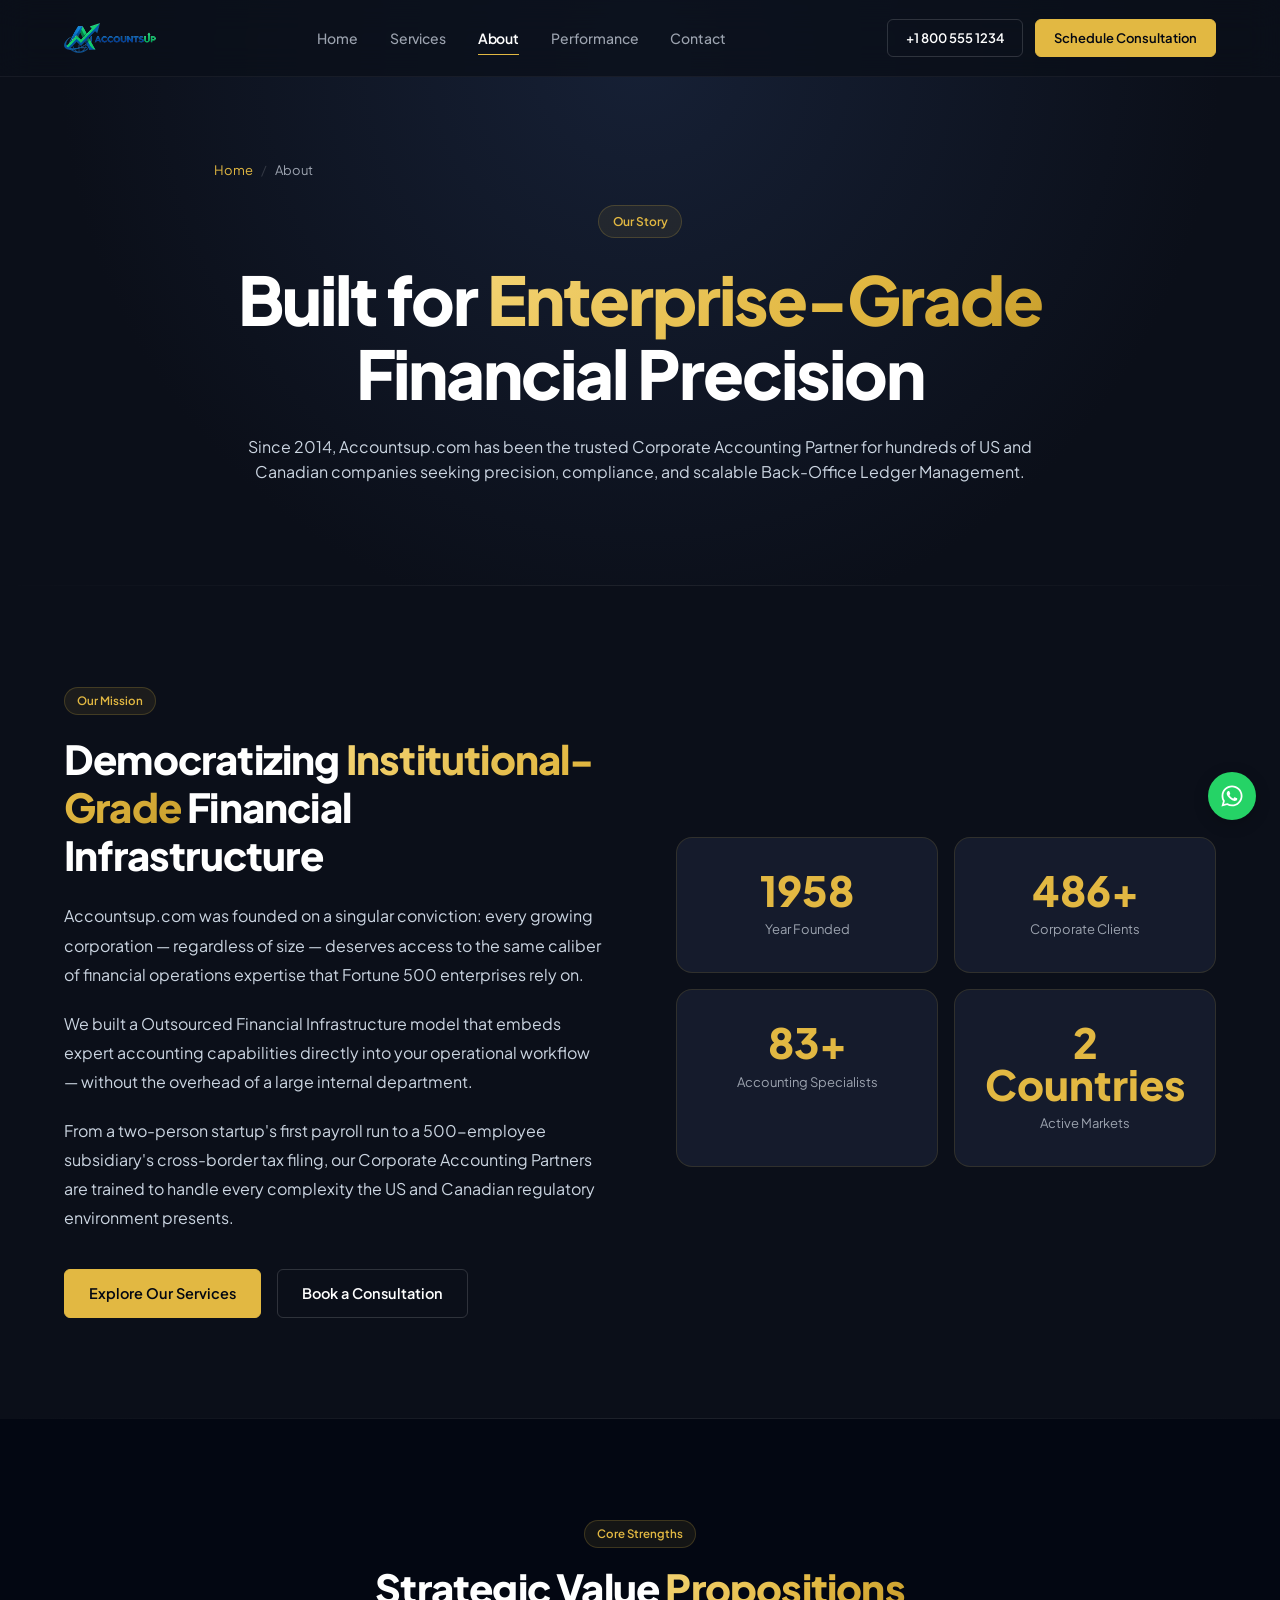
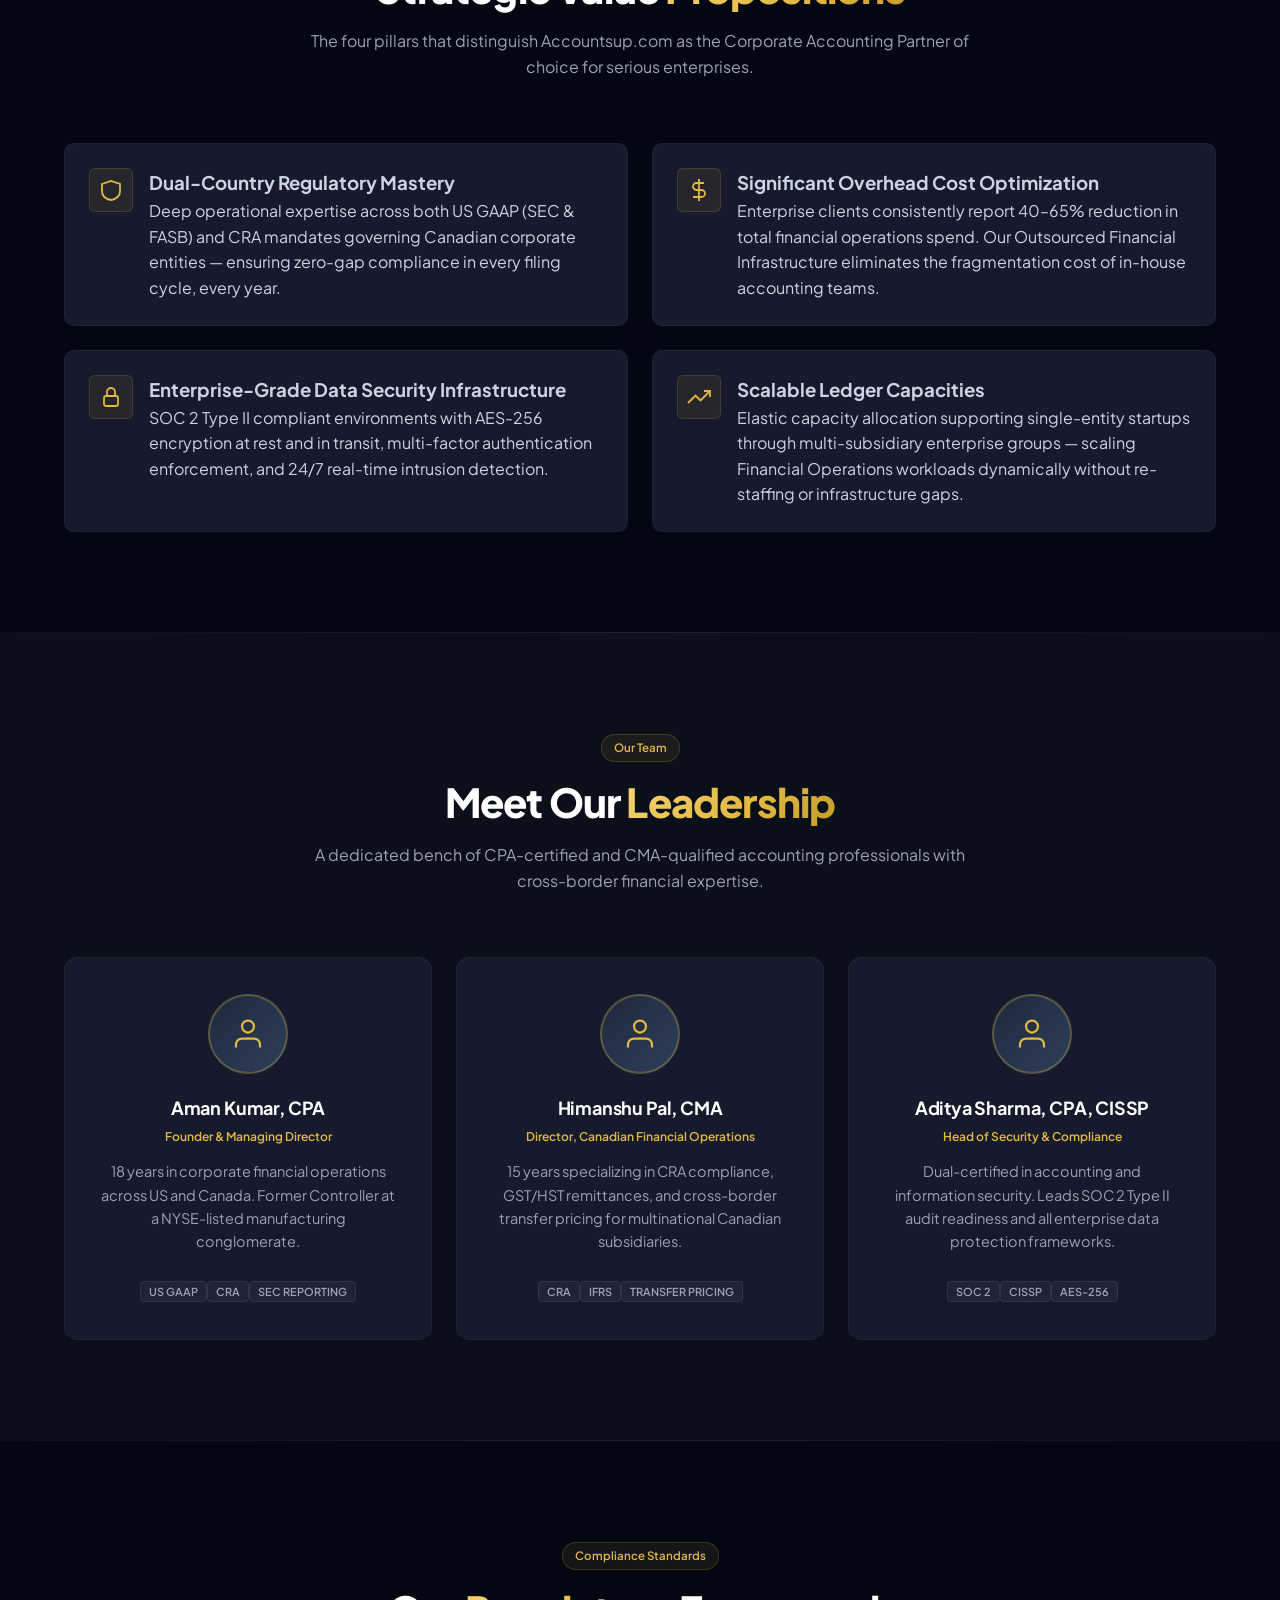
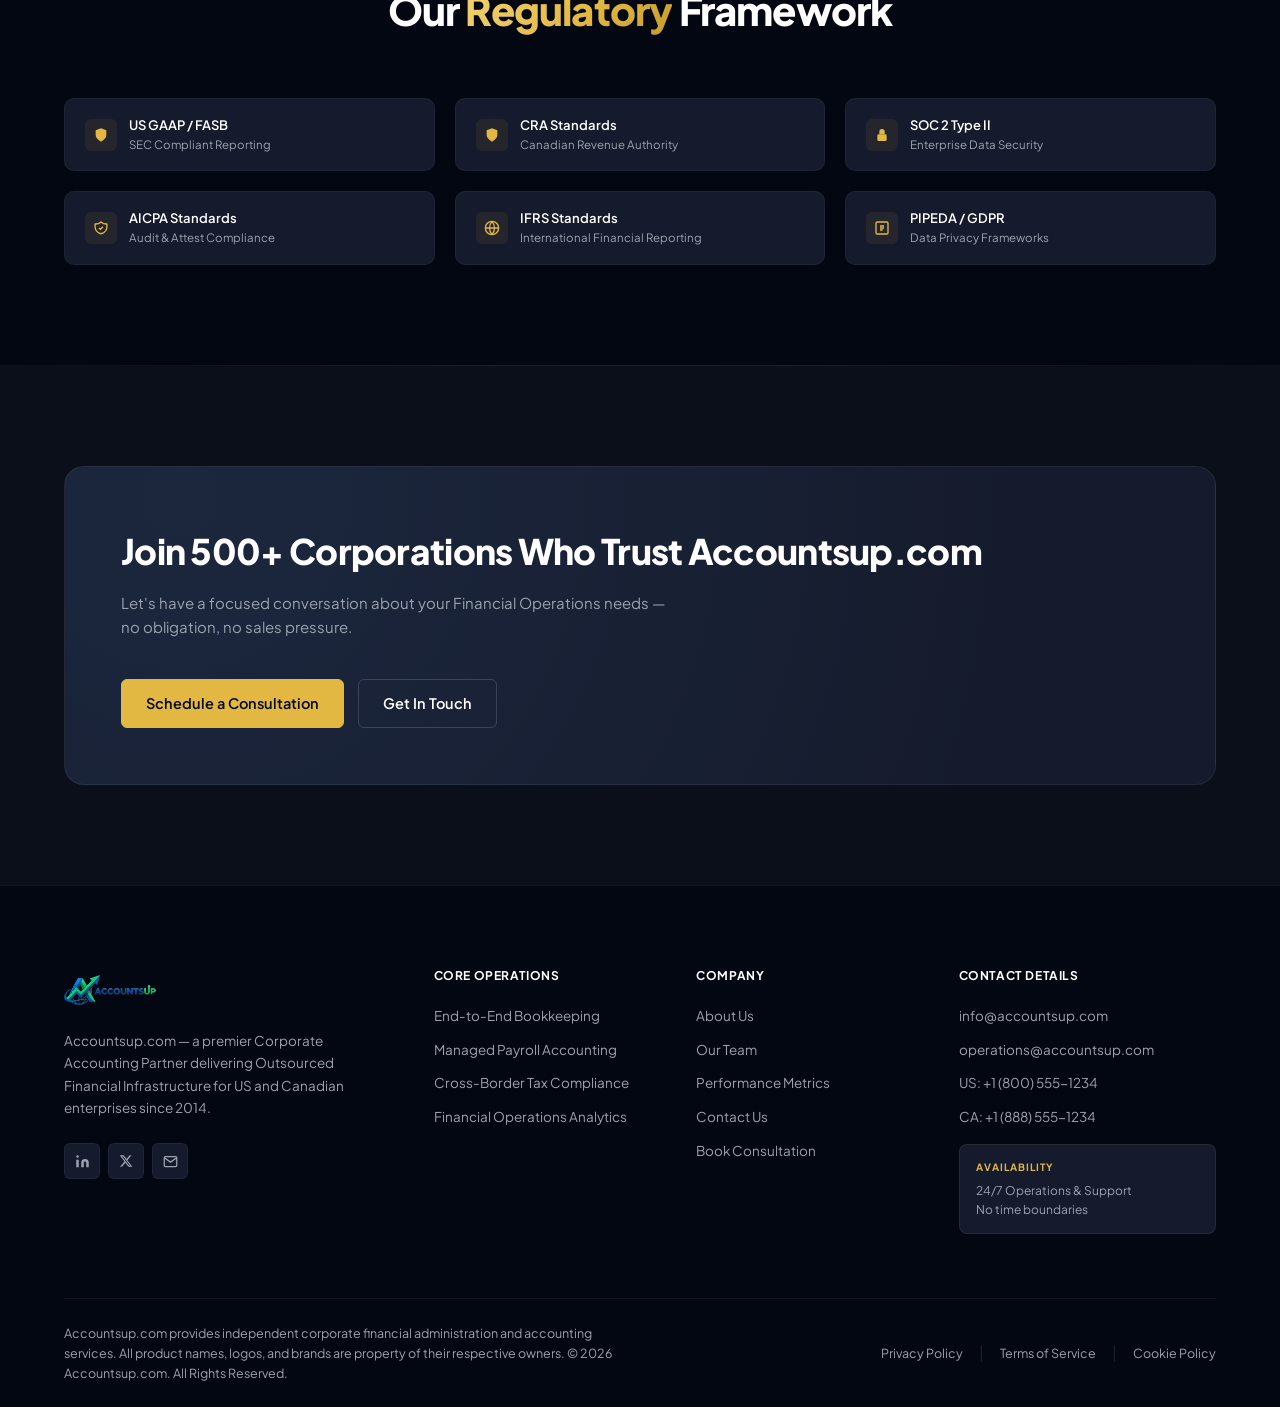
==== commit 33bb6a02: "Update terminology, WhatsApp icon, hide theme toggle, extract and crop transparent logo" ====
--- a/about.html
+++ b/about.html
@@ -5,7 +5,7 @@
 <meta name="viewport" content="width=device-width, initial-scale=1.0">
 <meta name="description" content="About Accountsup.com — Our story, mission, and the Corporate Accounting Partner team delivering Outsourced Financial Infrastructure across US and Canada.">
 <title>About Us | Accountsup.com</title>
-<link rel="stylesheet" href="css/global.css?v=5">
+<link rel="stylesheet" href="css/global.css?v=6">
 </head>
 <body class="page-fade-in">
 
@@ -209,6 +209,6 @@
 </footer>
 <button id="back-to-top" aria-label="Back to top"><svg width="20" height="20" viewBox="0 0 24 24" fill="none" stroke="#040d1a" stroke-width="2.8"><path d="M18 15l-6-6-6 6"/></svg></button>
 <style>@media(max-width:900px){[style*="grid-template-columns:1fr 1fr"]{grid-template-columns:1fr!important}[style*="grid-template-columns:repeat(3,1fr)"]{grid-template-columns:1fr 1fr!important}}</style>
-<script src="js/nav.js?v=5"></script>
+<script src="js/nav.js?v=6"></script>
 </body>
 </html>
--- a/css/global.css
+++ b/css/global.css
@@ -948,18 +948,22 @@
 body.light-theme .cta-banner p { color: #4a5a74; }
 
 body.light-theme .btn-outline {
-  border-color: rgba(26, 39, 68, 0.25);
-  color: var(--white);
+  border-color: rgba(180, 140, 20, 0.6);
+  color: var(--gold-dark);
+  background: transparent;
 }
 body.light-theme .btn-outline:hover {
-  background: rgba(26, 39, 68, 0.05);
+  background: rgba(180, 140, 20, 0.08);
+  border-color: var(--gold-dark);
 }
 body.light-theme .btn-outline-sm {
-  border-color: rgba(26, 39, 68, 0.2);
-  color: var(--white);
+  border-color: rgba(180, 140, 20, 0.6);
+  color: var(--gold-dark);
+  background: transparent;
 }
 body.light-theme .btn-outline-sm:hover {
-  background: rgba(26, 39, 68, 0.05);
+  background: rgba(180, 140, 20, 0.08);
+  border-color: var(--gold-dark);
 }
 
 body.light-theme #main-footer {
@@ -993,10 +997,15 @@
 }
 body.light-theme .gold-text { color: var(--gold-dark); }
 
-body.light-theme #back-to-top { box-shadow: 0 4px 20px rgba(180,140,20,0.35); }
-
-body.light-theme #whatsapp-tooltip { background: #1a2744; }
-body.light-theme #whatsapp-tooltip::after { border-left-color: #1a2744; }
+body.light-theme #back-to-top { box-shadow: 0 4px 20px rgba(180,140,20,0.35); background: linear-gradient(135deg, var(--gold-dark), var(--gold), var(--gold-light)); }
+
+body.light-theme #whatsapp-tooltip {
+  background: #ffffff;
+  color: #1a2744;
+  border: 1px solid rgba(10,25,47,0.12);
+  box-shadow: 0 4px 16px rgba(10,25,47,0.12);
+}
+body.light-theme #whatsapp-tooltip::after { border-left-color: #ffffff; }
 body.light-theme #theme-label { color: #607090; }
 
 @media (max-width: 480px) {
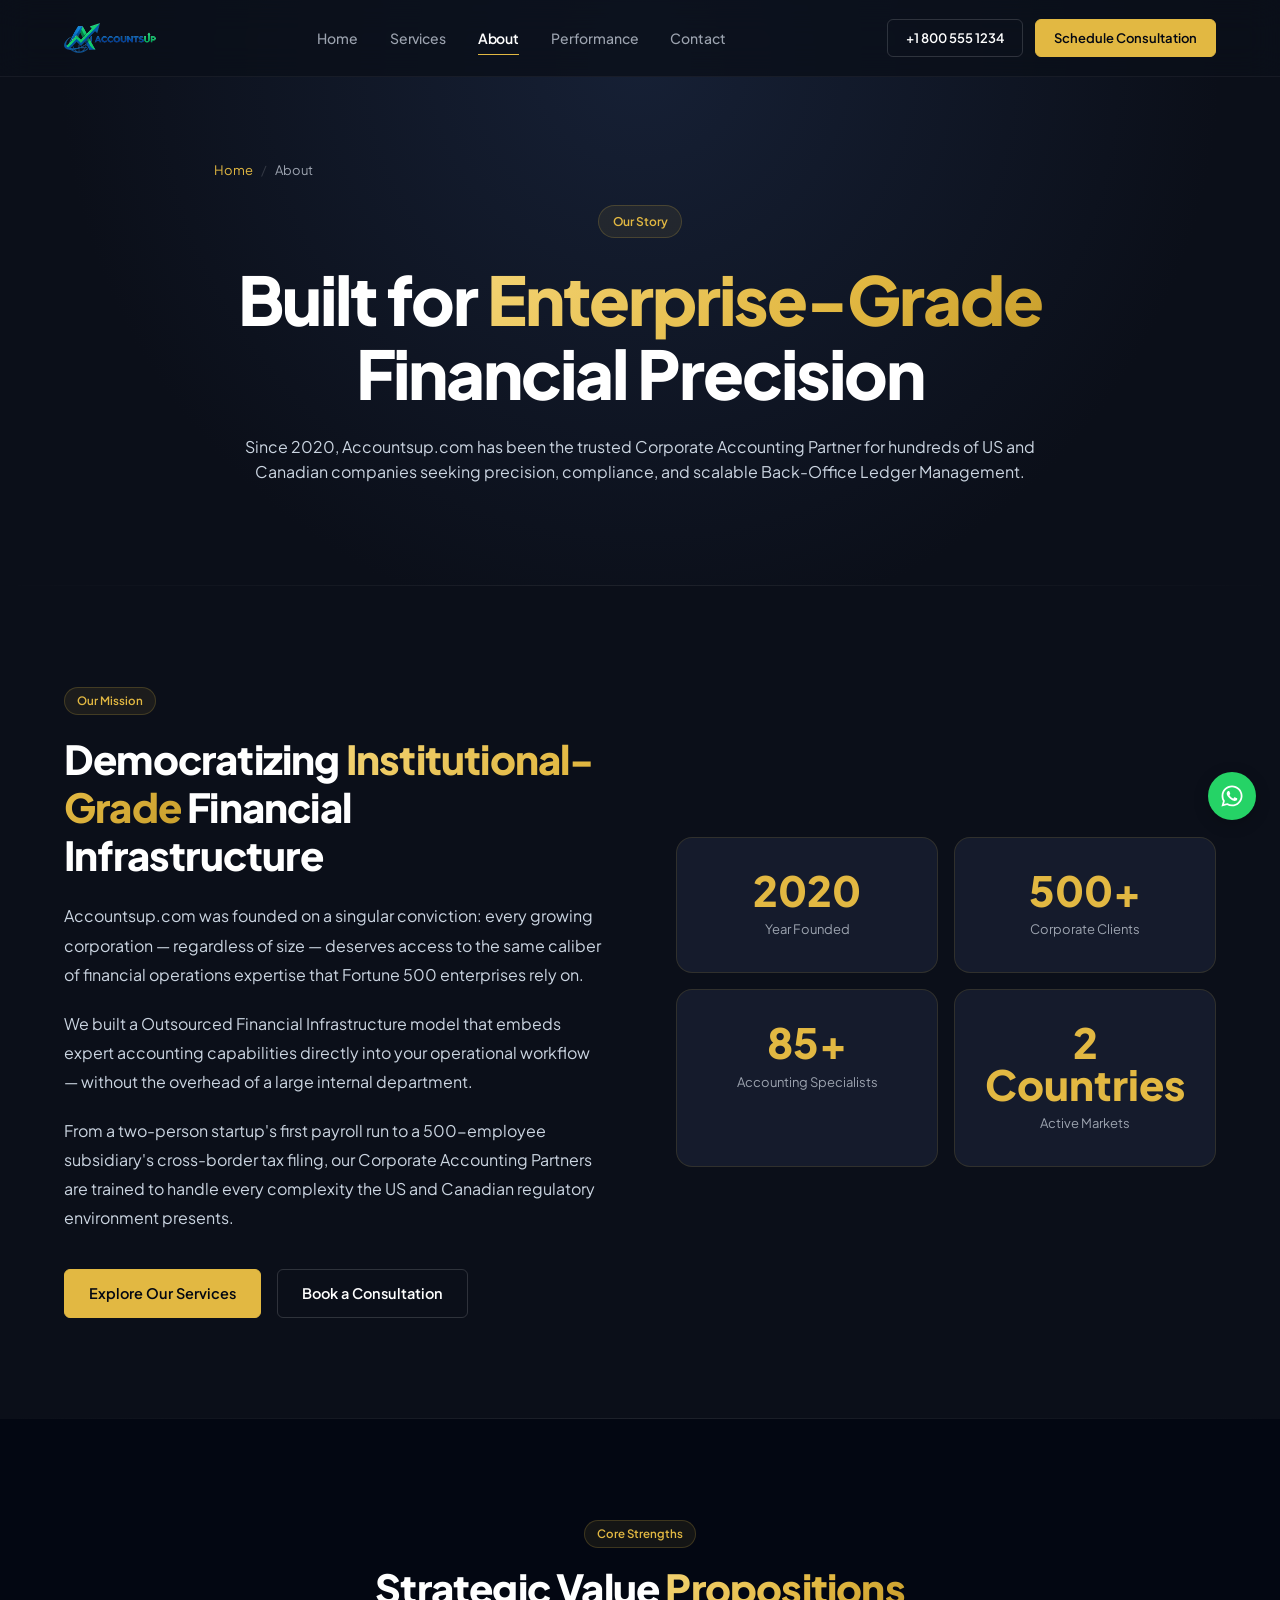
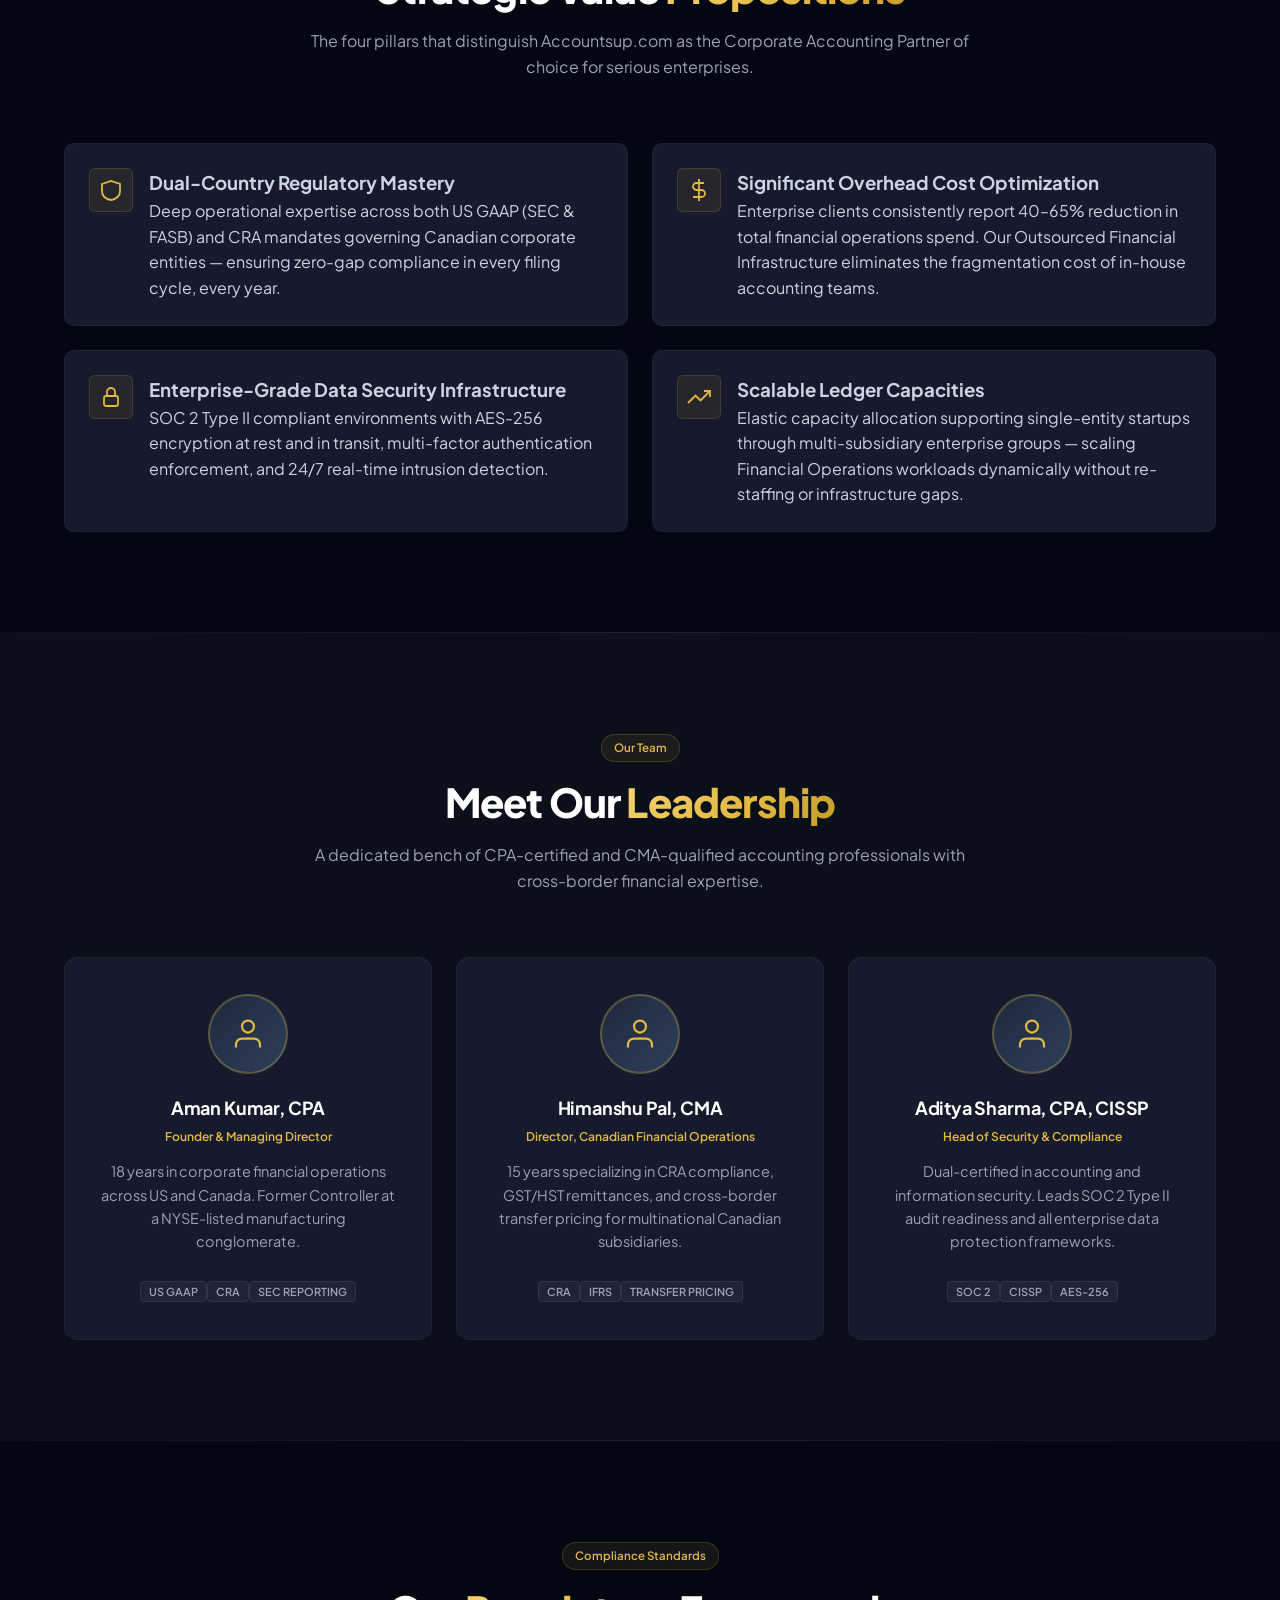
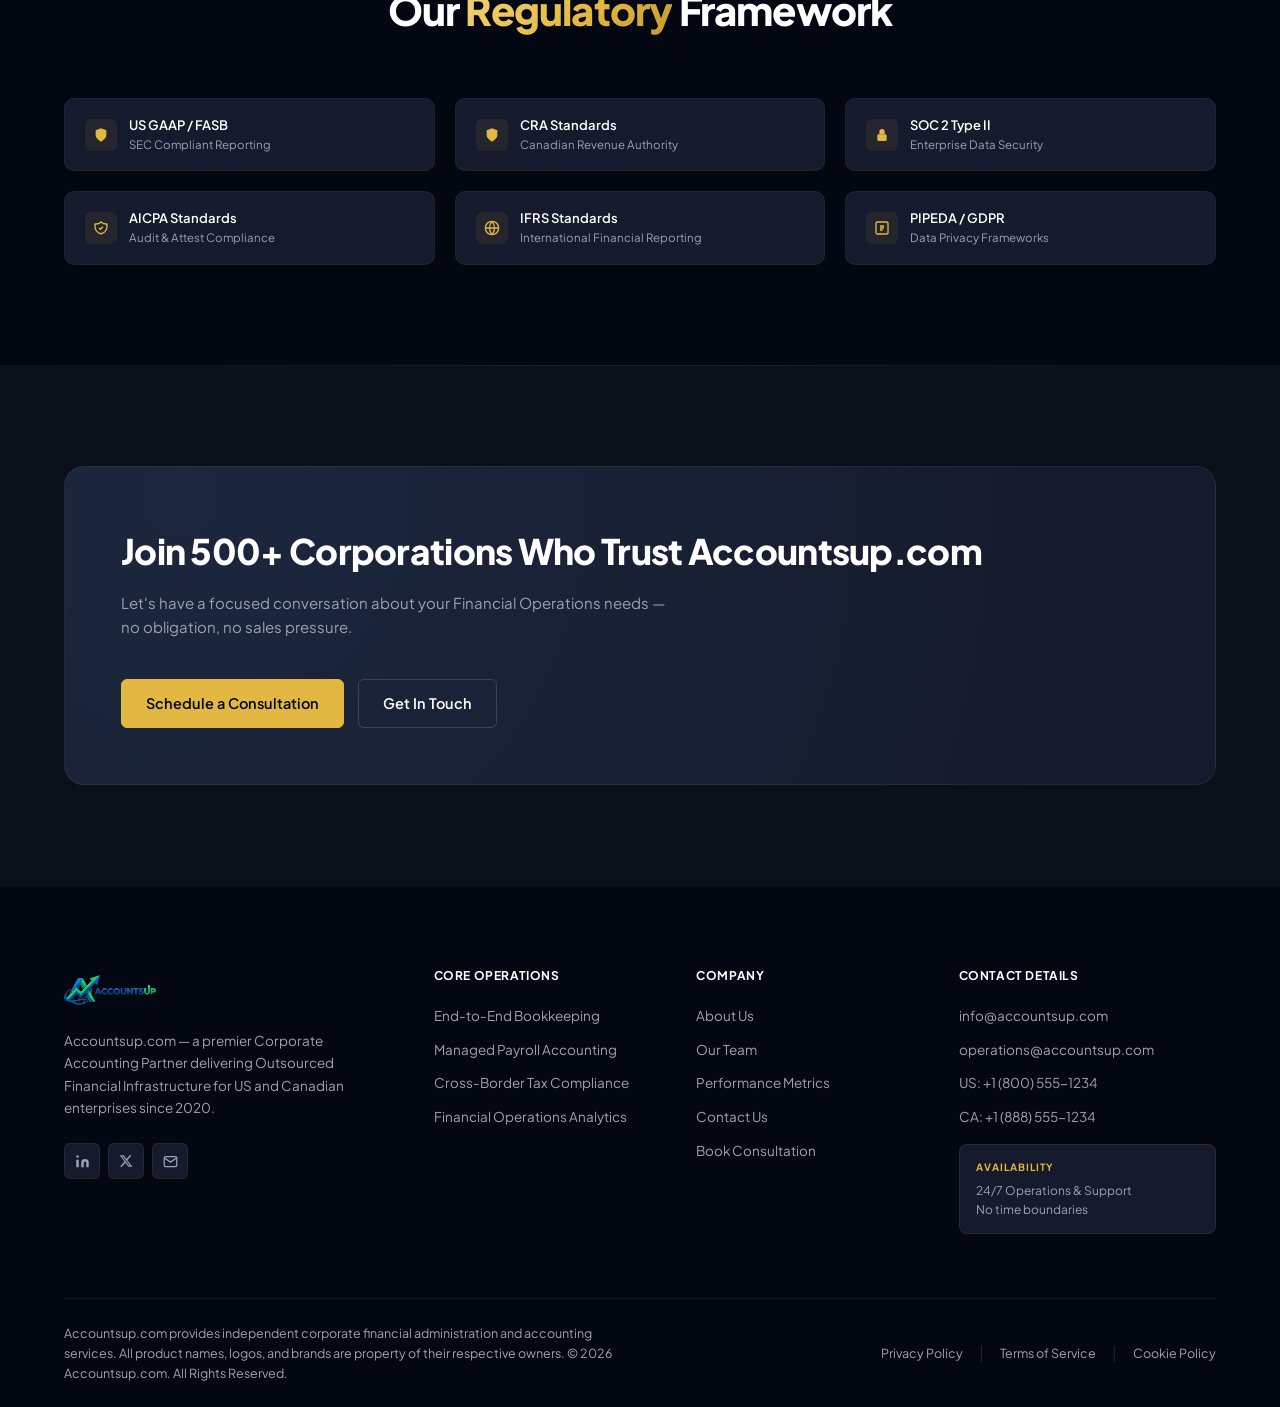
==== commit 1530b5ab: "Update about.html" ====
--- a/about.html
+++ b/about.html
@@ -5,7 +5,7 @@
 <meta name="viewport" content="width=device-width, initial-scale=1.0">
 <meta name="description" content="About Accountsup.com — Our story, mission, and the Corporate Accounting Partner team delivering Outsourced Financial Infrastructure across US and Canada.">
 <title>About Us | Accountsup.com</title>
-<link rel="stylesheet" href="css/global.css?v=6">
+<link rel="stylesheet" href="css/global.css?v=7">
 </head>
 <body class="page-fade-in">
 
@@ -41,7 +41,7 @@
       <div class="breadcrumb"><a href="index.html">Home</a><span class="breadcrumb-sep">/</span><span>About</span></div>
       <div class="page-hero-chip">Our Story</div>
       <h1>Built for <span class="gold-gradient-text">Enterprise-Grade</span><br>Financial Precision</h1>
-      <p>Since 2014, Accountsup.com has been the trusted Corporate Accounting Partner for hundreds of US and Canadian companies seeking precision, compliance, and scalable Back-Office Ledger Management.</p>
+      <p>Since 2020, Accountsup.com has been the trusted Corporate Accounting Partner for hundreds of US and Canadian companies seeking precision, compliance, and scalable Back-Office Ledger Management.</p>
     </div>
   </div>
 
@@ -64,7 +64,7 @@
         <div class="reveal reveal-delay-2">
           <div style="display:grid;grid-template-columns:1fr 1fr;gap:16px;">
             <div style="background:var(--navy-800);border:1px solid rgba(212,175,55,0.14);border-radius:16px;padding:32px 24px;text-align:center;">
-              <div style="font-size:2.6rem;font-weight:800;color:var(--gold);line-height:1;margin-bottom:8px;" data-count="2014" data-suffix="">0</div>
+              <div style="font-size:2.6rem;font-weight:800;color:var(--gold);line-height:1;margin-bottom:8px;" data-count="2020" data-suffix="">0</div>
               <div style="font-size:13px;color:var(--slate-soft);">Year Founded</div>
             </div>
             <div style="background:var(--navy-800);border:1px solid rgba(212,175,55,0.14);border-radius:16px;padding:32px 24px;text-align:center;">
@@ -199,7 +199,7 @@
 <footer id="main-footer">
   <div class="footer-inner">
     <div class="footer-grid">
-      <div><div class="nav-logo" style="margin-bottom:16px;width:140px;height:48px;">LOGO AREA</div><p class="footer-brand-desc">Accountsup.com — a premier Corporate Accounting Partner delivering Outsourced Financial Infrastructure for US and Canadian enterprises since 2014.</p><div class="footer-socials"><a href="#" class="footer-social" aria-label="LinkedIn"><svg width="15" height="15" viewBox="0 0 24 24" fill="currentColor"><path d="M16 8a6 6 0 016 6v7h-4v-7a2 2 0 00-4 0v7h-4v-7a6 6 0 016-6zM2 9h4v12H2z"/><circle cx="4" cy="4" r="2"/></svg></a><a href="#" class="footer-social" aria-label="Twitter"><svg width="14" height="14" viewBox="0 0 24 24" fill="currentColor"><path d="M18.244 2.25h3.308l-7.227 8.26 8.502 11.24H16.17l-5.214-6.817L4.99 21.75H1.68l7.73-8.835L1.254 2.25H8.08l4.713 6.231zm-1.161 17.52h1.833L7.084 4.126H5.117z"/></svg></a><a href="mailto:info@accountsup.com" class="footer-social" aria-label="Email"><svg width="15" height="15" viewBox="0 0 24 24" fill="none" stroke="currentColor" stroke-width="2"><path d="M4 4h16c1.1 0 2 .9 2 2v12c0 1.1-.9 2-2 2H4c-1.1 0-2-.9-2-2V6c0-1.1.9-2 2-2z"/><polyline points="22,6 12,13 2,6"/></svg></a></div></div>
+      <div><div class="nav-logo" style="margin-bottom:16px;width:140px;height:48px;">LOGO AREA</div><p class="footer-brand-desc">Accountsup.com — a premier Corporate Accounting Partner delivering Outsourced Financial Infrastructure for US and Canadian enterprises since 2020.</p><div class="footer-socials"><a href="#" class="footer-social" aria-label="LinkedIn"><svg width="15" height="15" viewBox="0 0 24 24" fill="currentColor"><path d="M16 8a6 6 0 016 6v7h-4v-7a2 2 0 00-4 0v7h-4v-7a6 6 0 016-6zM2 9h4v12H2z"/><circle cx="4" cy="4" r="2"/></svg></a><a href="#" class="footer-social" aria-label="Twitter"><svg width="14" height="14" viewBox="0 0 24 24" fill="currentColor"><path d="M18.244 2.25h3.308l-7.227 8.26 8.502 11.24H16.17l-5.214-6.817L4.99 21.75H1.68l7.73-8.835L1.254 2.25H8.08l4.713 6.231zm-1.161 17.52h1.833L7.084 4.126H5.117z"/></svg></a><a href="mailto:info@accountsup.com" class="footer-social" aria-label="Email"><svg width="15" height="15" viewBox="0 0 24 24" fill="none" stroke="currentColor" stroke-width="2"><path d="M4 4h16c1.1 0 2 .9 2 2v12c0 1.1-.9 2-2 2H4c-1.1 0-2-.9-2-2V6c0-1.1.9-2 2-2z"/><polyline points="22,6 12,13 2,6"/></svg></a></div></div>
       <div><div class="footer-col-title">Core Operations</div><a href="services.html#bookkeeping" class="footer-link">End-to-End Bookkeeping</a><a href="services.html#payroll" class="footer-link">Managed Payroll Accounting</a><a href="services.html#tax" class="footer-link">Cross-Border Tax Compliance</a><a href="performance.html" class="footer-link">Financial Operations Analytics</a></div>
       <div><div class="footer-col-title">Company</div><a href="about.html" class="footer-link">About Us</a><a href="about.html#team" class="footer-link">Our Team</a><a href="performance.html" class="footer-link">Performance Metrics</a><a href="contact.html" class="footer-link">Contact Us</a><a href="consultation.html" class="footer-link">Book Consultation</a></div>
       <div><div class="footer-col-title">Contact Details</div><a href="mailto:info@accountsup.com" class="footer-link">info@accountsup.com</a><a href="mailto:operations@accountsup.com" class="footer-link">operations@accountsup.com</a><a href="tel:+18005551234" class="footer-link">US: +1 (800) 555-1234</a><a href="tel:+18885551234" class="footer-link">CA: +1 (888) 555-1234</a><div style="margin-top:16px;background:var(--navy-800);border:1px solid rgba(212,175,55,0.1);border-radius:8px;padding:14px 16px;"><div style="font-size:10px;font-weight:700;color:var(--gold);letter-spacing:.1em;text-transform:uppercase;margin-bottom:6px;">Availability</div><div style="font-size:12px;color:var(--slate-soft);line-height:1.6;">24/7 Operations &amp; Support<br>No time boundaries</div></div></div>
@@ -209,6 +209,6 @@
 </footer>
 <button id="back-to-top" aria-label="Back to top"><svg width="20" height="20" viewBox="0 0 24 24" fill="none" stroke="#040d1a" stroke-width="2.8"><path d="M18 15l-6-6-6 6"/></svg></button>
 <style>@media(max-width:900px){[style*="grid-template-columns:1fr 1fr"]{grid-template-columns:1fr!important}[style*="grid-template-columns:repeat(3,1fr)"]{grid-template-columns:1fr 1fr!important}}</style>
-<script src="js/nav.js?v=6"></script>
+<script src="js/nav.js?v=7"></script>
 </body>
 </html>
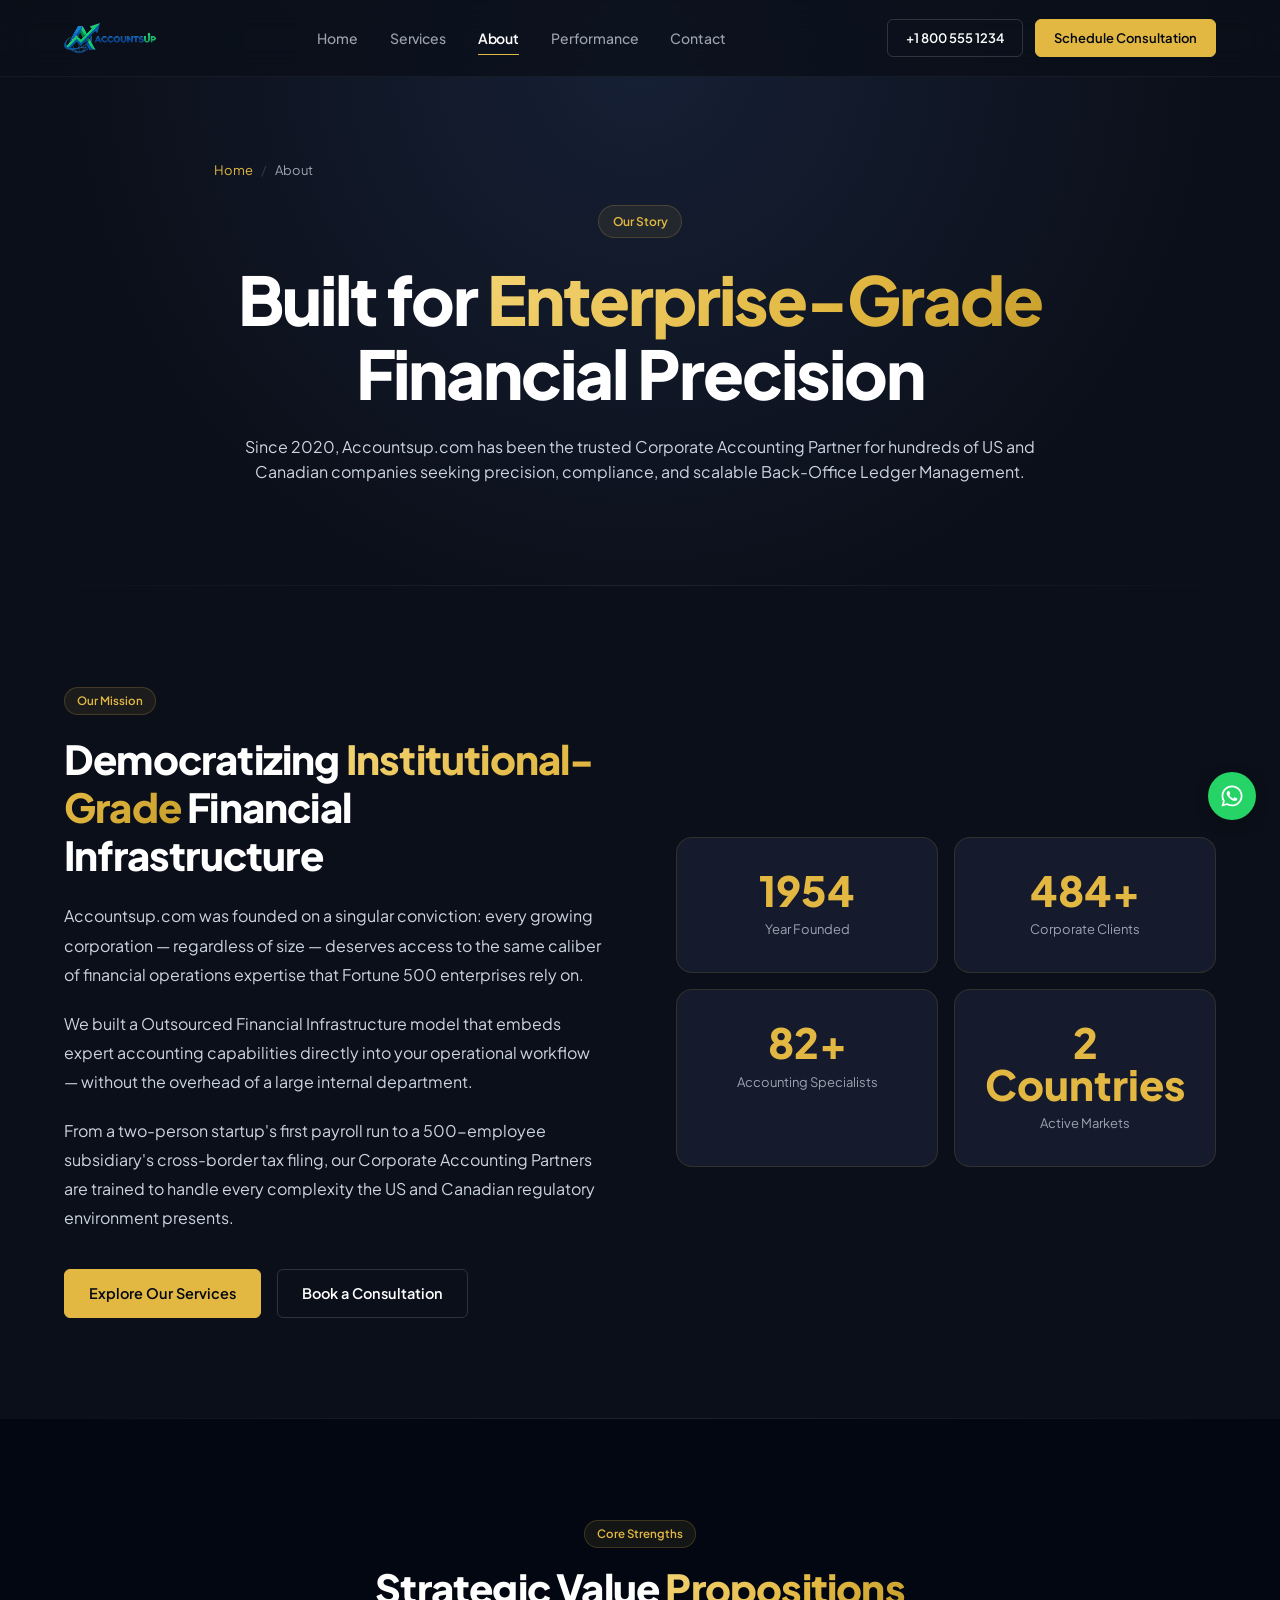
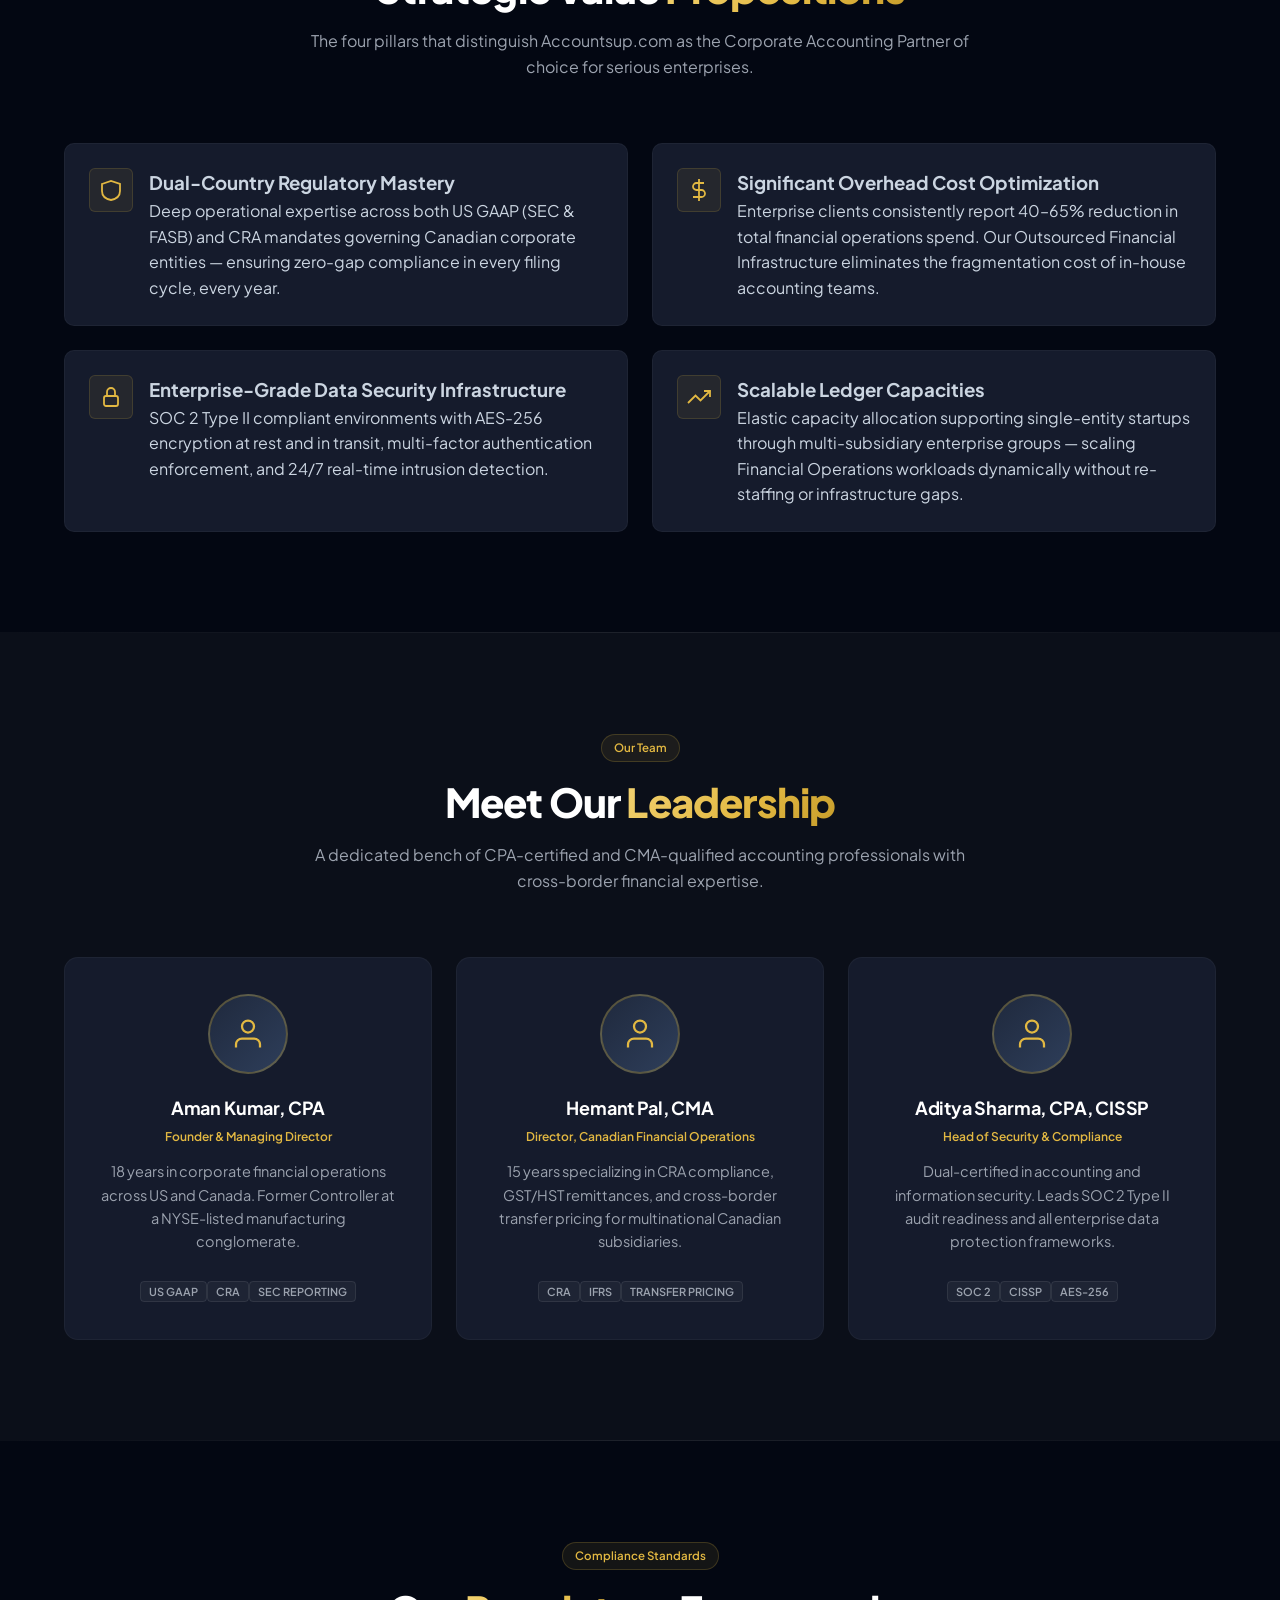
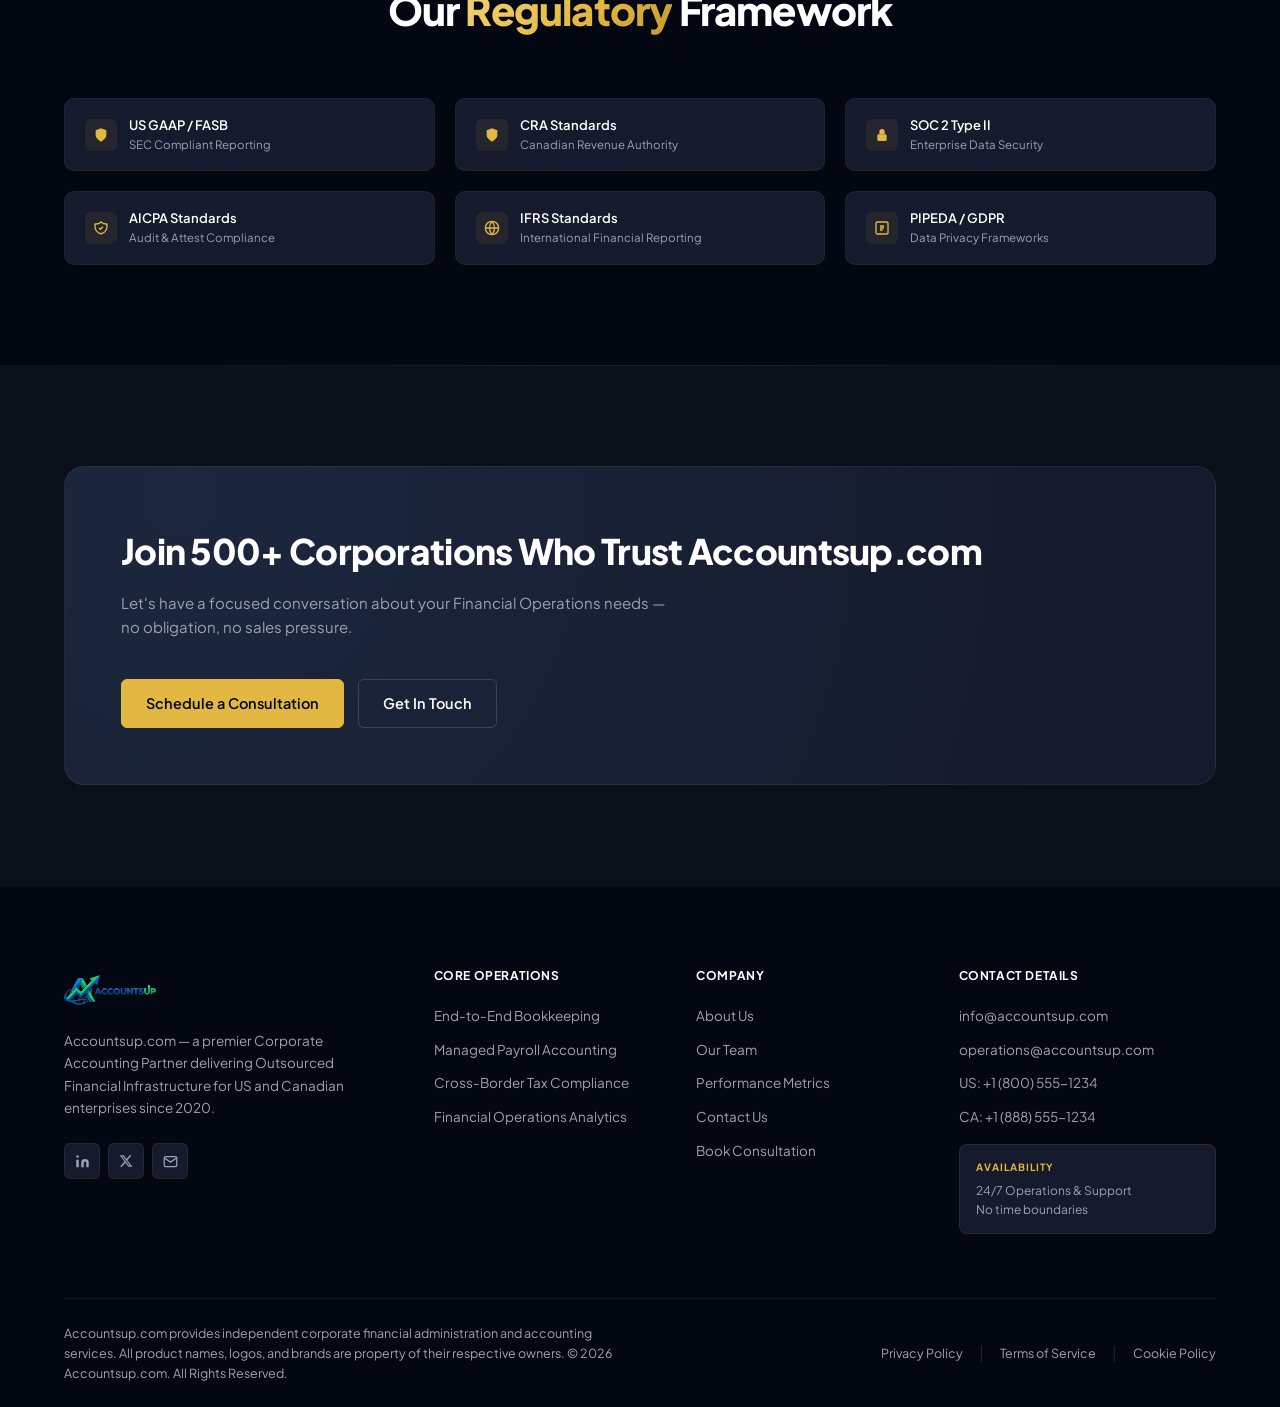
==== commit ff16e002: "Update about.html" ====
--- a/about.html
+++ b/about.html
@@ -140,7 +140,7 @@
           <div style="width:80px;height:80px;border-radius:50%;background:linear-gradient(135deg,var(--navy-700),var(--navy-600));border:2px solid rgba(212,175,55,0.3);margin:0 auto 20px;display:flex;align-items:center;justify-content:center;">
             <svg width="36" height="36" viewBox="0 0 24 24" fill="none" stroke="var(--gold)" stroke-width="1.5"><path d="M20 21v-2a4 4 0 00-4-4H8a4 4 0 00-4 4v2"/><circle cx="12" cy="7" r="4"/></svg>
           </div>
-          <h3 class="card-title" style="margin-bottom:4px;">Himanshu Pal, CMA</h3>
+          <h3 class="card-title" style="margin-bottom:4px;">Hemant Pal, CMA</h3>
           <div style="font-size:12px;color:var(--gold);font-weight:600;margin-bottom:14px;">Director, Canadian Financial Operations</div>
           <p class="card-text">15 years specializing in CRA compliance, GST/HST remittances, and cross-border transfer pricing for multinational Canadian subsidiaries.</p>
           <div class="card-footer" style="justify-content:center;">
